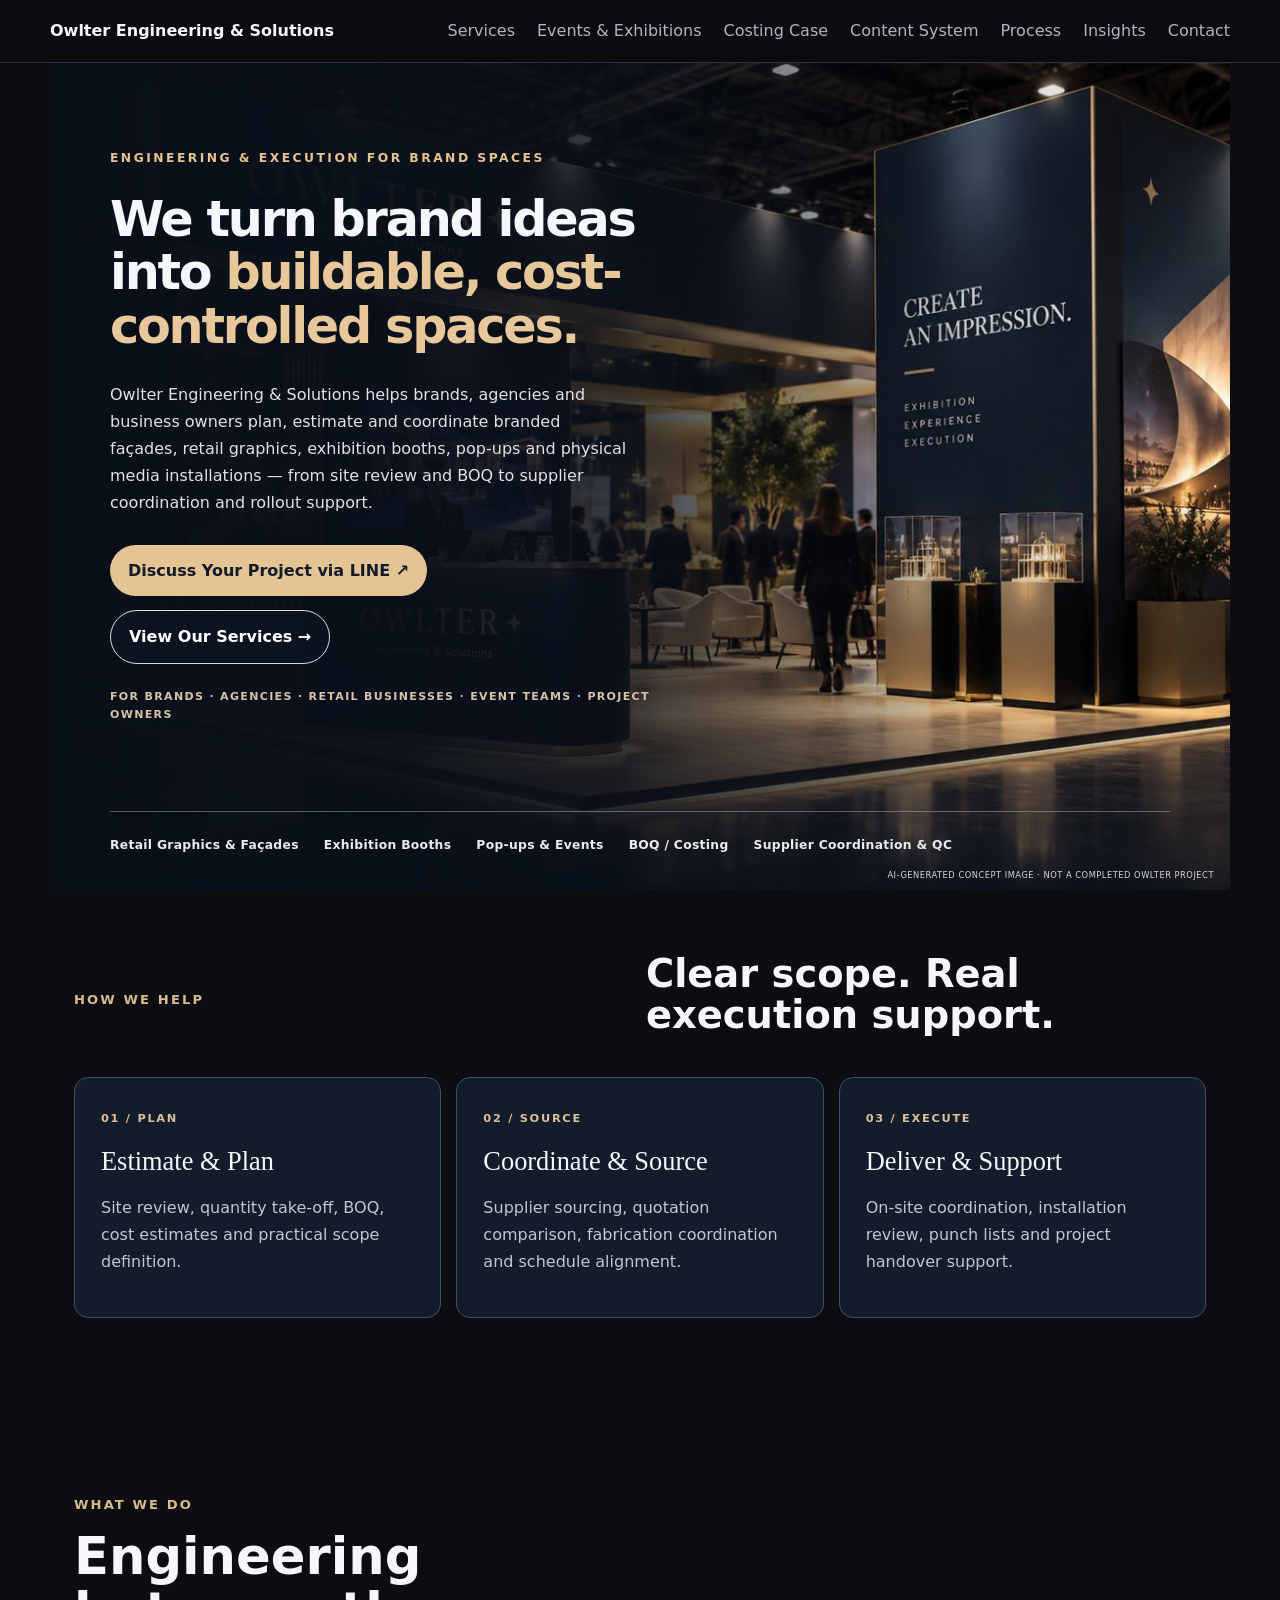
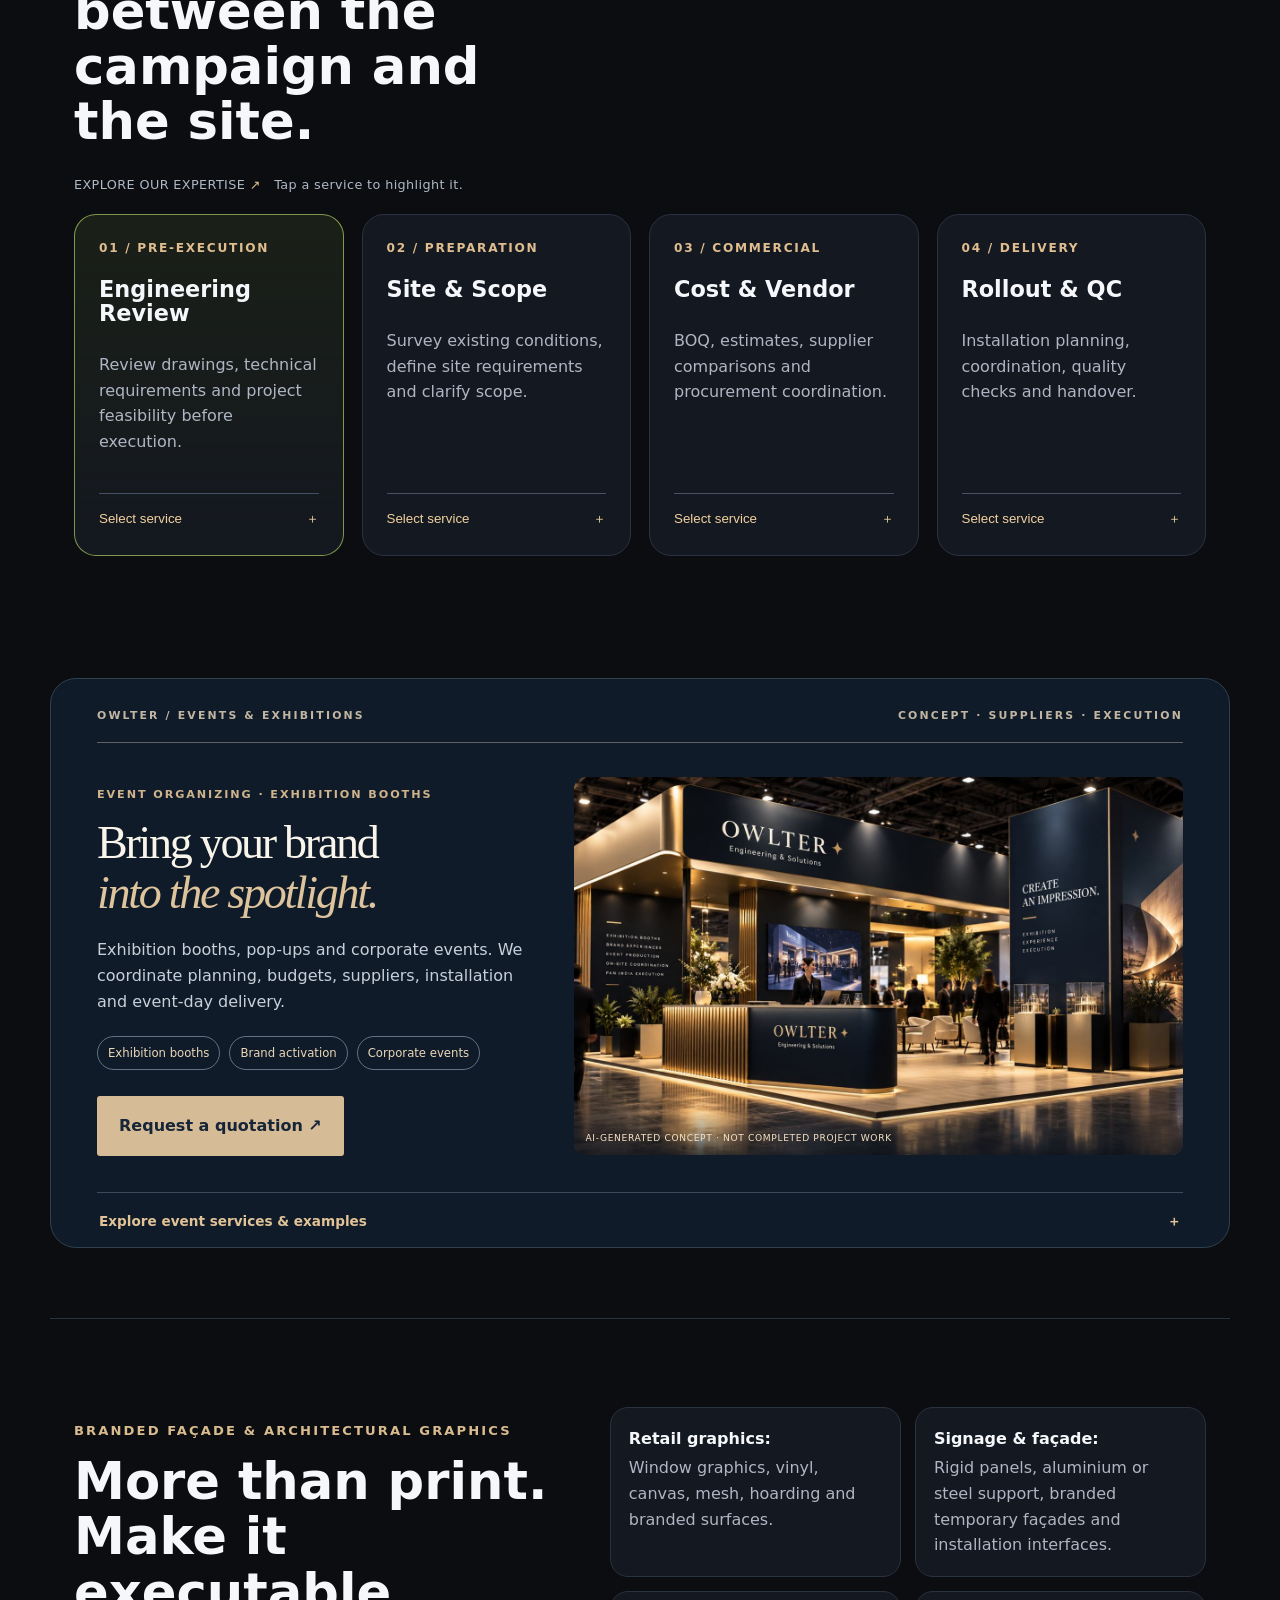
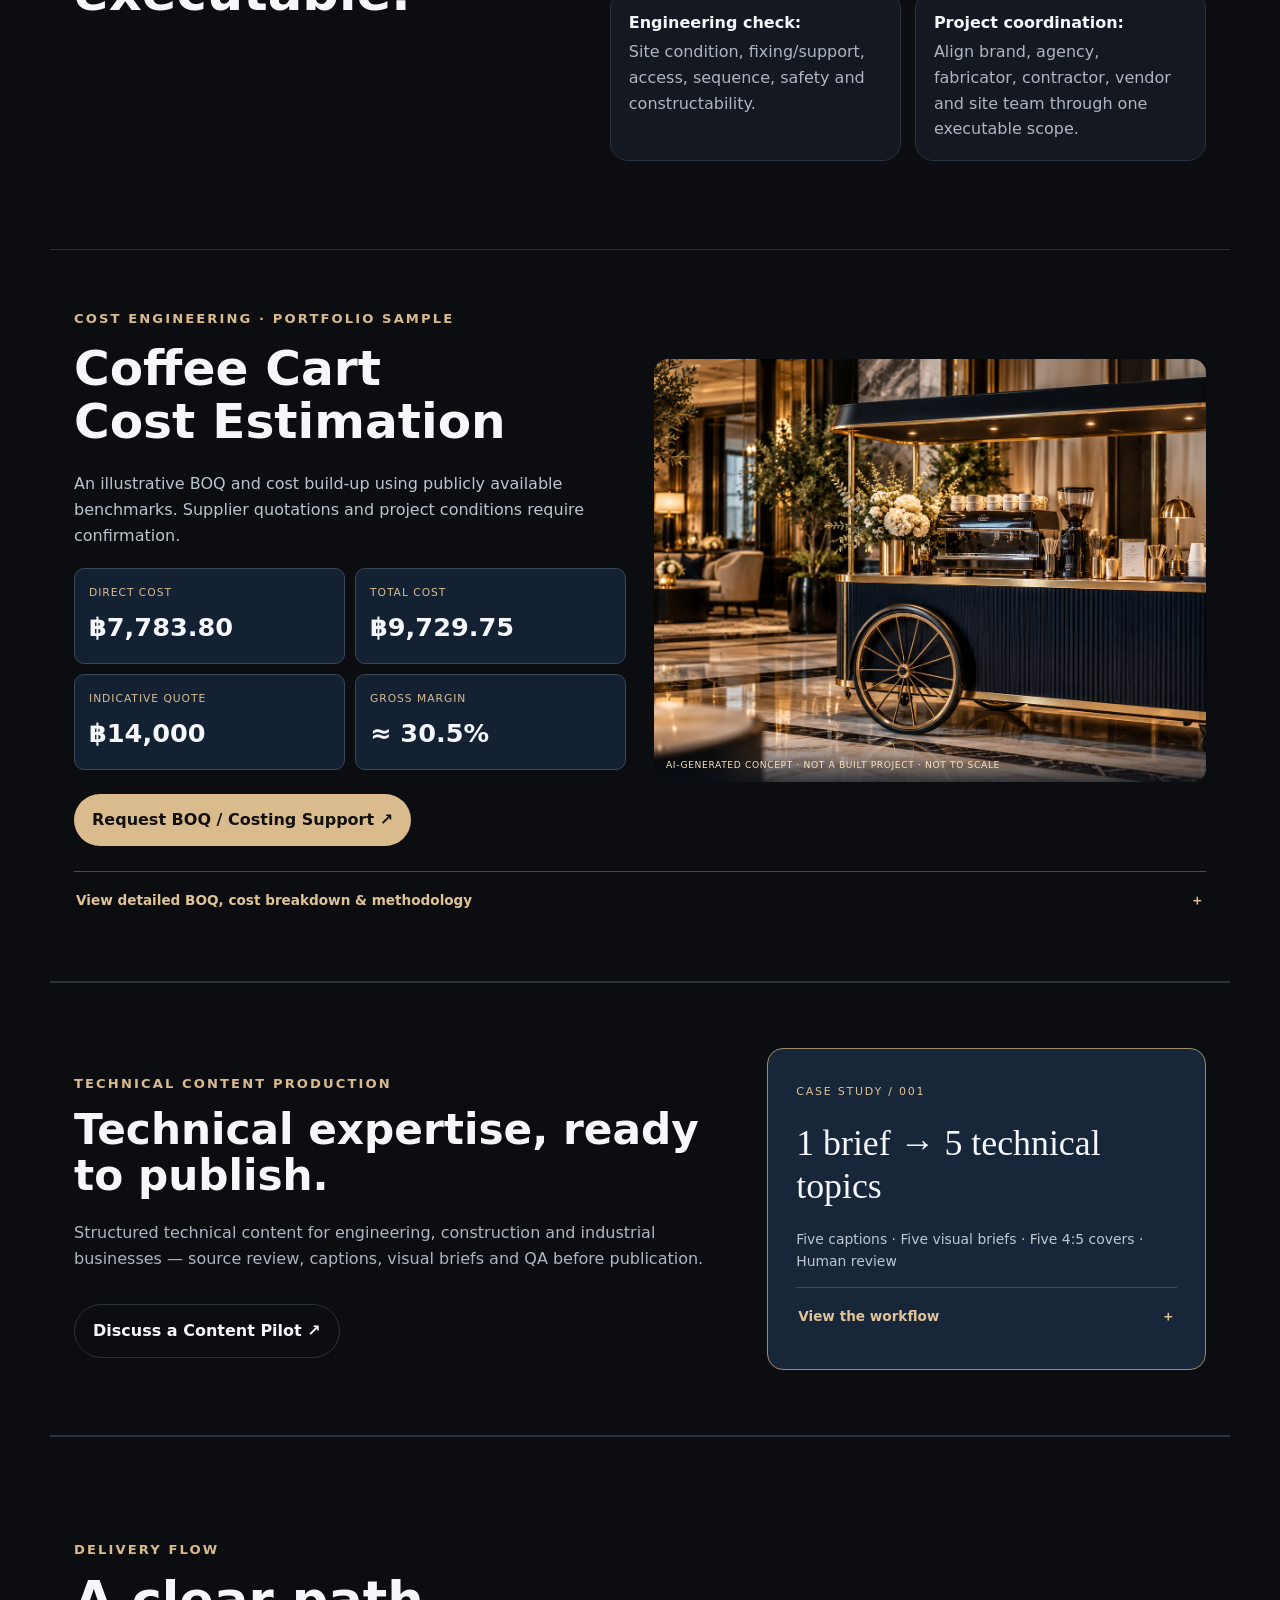
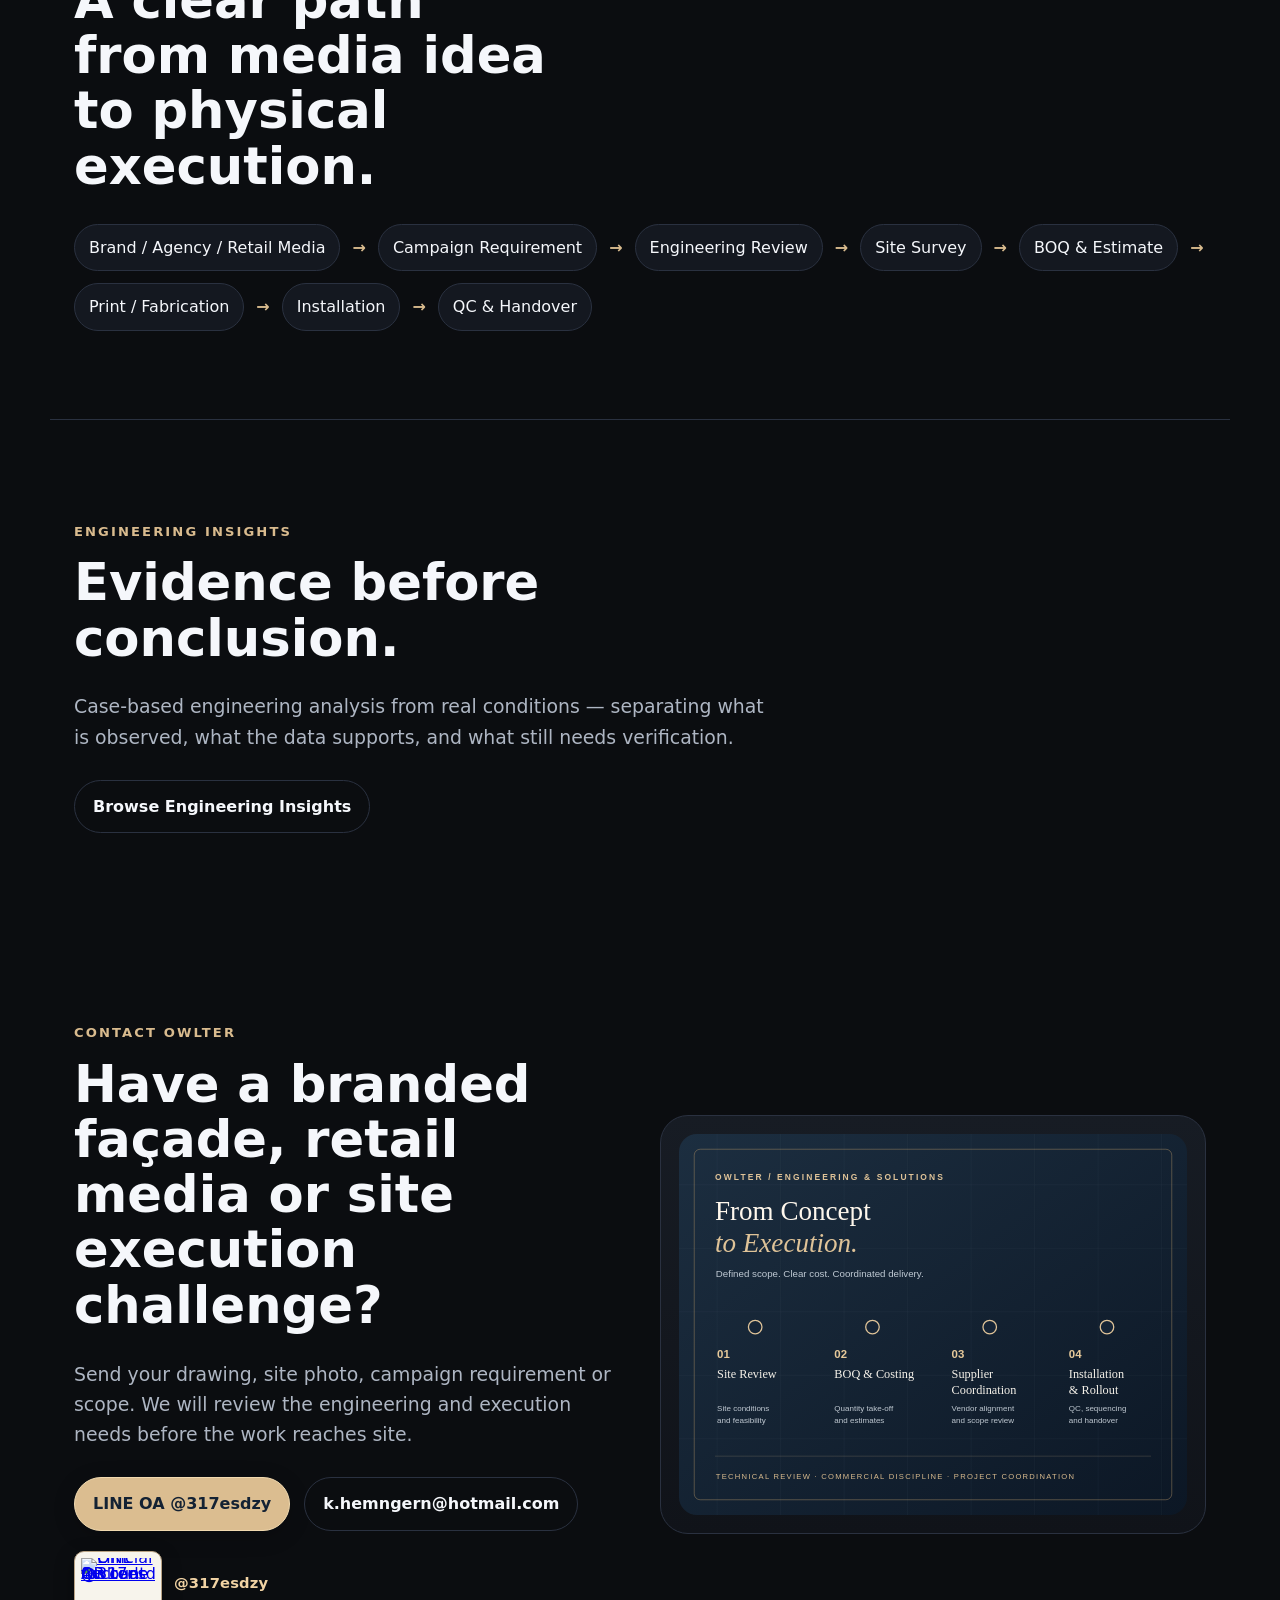
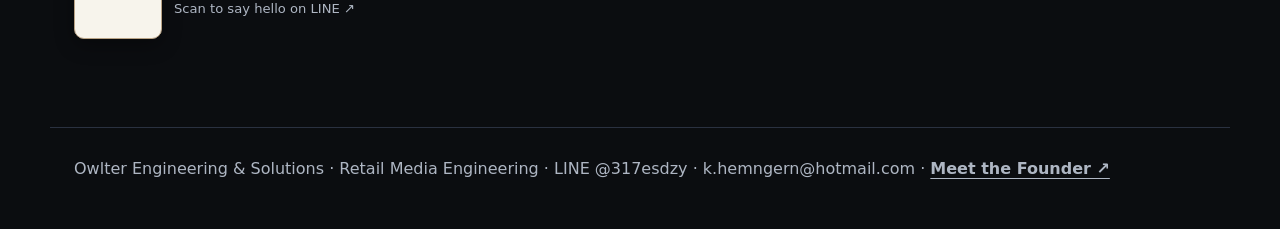
==== index.html @ 00988bf1 "ux: present technical content workflow as four clear vertical steps" ====
<!doctype html>
<html lang="en">
<head>
  <meta charset="utf-8" />
  <meta name="viewport" content="width=device-width,initial-scale=1" />
  <meta name="description" content="Owlter Engineering & Solutions supports branded spaces, exhibition booths, retail graphics, BOQ and cost estimation, supplier coordination and installation." />
  <meta name="google-site-verification" content="JTfPu8pGCNNY4Zmy3wCJ3q4v5frR5vVEw5Bgn_sKIt4" />
  <title>Owlter Engineering & Solutions | Retail Media Engineering</title>
  <link rel="stylesheet" href="/styles.css" />
</head>
<body>
  <header class="nav">
    <a class="brand" href="#home">Owlter Engineering & Solutions</a>
    <nav>
      <a href="#services">Services</a>
      <a href="#events">Events & Exhibitions</a>
      <a href="#case-study">Costing Case</a>
      <a href="#technical-content">Content System</a>
      <a href="#process">Process</a>
      <a href="/insights/">Insights</a>
      <a href="#contact">Contact</a>
    </nav>
  </header>

  <main>
    <section id="home" class="hero section owl-homehero">
      <div class="homehero-art" role="img" aria-label="AI-generated visualization of a premium Owlter exhibition booth"></div>
      <div class="homehero-shade"></div>
      <div class="homehero-content">
        <p class="homehero-kicker">ENGINEERING & EXECUTION FOR BRAND SPACES</p>
        <h1>We turn brand ideas into <em>buildable, cost-controlled spaces.</em></h1>
        <p class="homehero-desc">Owlter Engineering & Solutions helps brands, agencies and business owners plan, estimate and coordinate branded façades, retail graphics, exhibition booths, pop-ups and physical media installations — from site review and BOQ to supplier coordination and rollout support.</p>
        <div class="cta-row">
          <a class="btn homehero-primary" href="https://line.me/R/ti/p/%40317esdzy" target="_blank" rel="noopener noreferrer">Discuss Your Project via LINE <span aria-hidden="true">↗</span></a>
          <a class="btn homehero-outline" href="#services">View Our Services <span aria-hidden="true">→</span></a>
        </div>
        <p class="homehero-audience">FOR BRANDS · AGENCIES · RETAIL BUSINESSES · EVENT TEAMS · PROJECT OWNERS</p>
      </div>
      <div class="homehero-strip" aria-label="Owlter service categories">
        <a href="#services">Retail Graphics & Façades</a><a href="#events">Exhibition Booths</a><a href="#events">Pop-ups & Events</a><a href="#case-study">BOQ / Costing</a><a href="#process">Supplier Coordination & QC</a>
      </div>
      <div class="homehero-disclaimer">AI-GENERATED CONCEPT IMAGE · NOT A COMPLETED OWLTER PROJECT</div>
    </section>

    <section class="home-capabilities section" aria-labelledby="capabilities-title">
      <div class="capabilities-heading"><p class="eyebrow">HOW WE HELP</p><h2 id="capabilities-title">Clear scope. Real execution support.</h2></div>
      <div class="capabilities-grid">
        <article><span>01 / PLAN</span><h3>Estimate & Plan</h3><p>Site review, quantity take-off, BOQ, cost estimates and practical scope definition.</p></article>
        <article><span>02 / SOURCE</span><h3>Coordinate & Source</h3><p>Supplier sourcing, quotation comparison, fabrication coordination and schedule alignment.</p></article>
        <article><span>03 / EXECUTE</span><h3>Deliver & Support</h3><p>On-site coordination, installation review, punch lists and project handover support.</p></article>
      </div>
    </section>

    <section id="services" class="section">
      <p class="eyebrow">WHAT WE DO</p>
      <h2>Engineering between the campaign and the site.</h2>
      <p class="services-hint">EXPLORE OUR EXPERTISE <span aria-hidden="true">↗</span> &nbsp; Tap a service to highlight it.</p>
      <div class="grid four service-cards">
        <article class="card featured" tabindex="0" role="button" aria-pressed="false" aria-label="Select Engineering Review service"><p class="card-kicker">01 / PRE-EXECUTION</p><h3>Engineering Review</h3><p>Review drawings, technical requirements and project feasibility before execution.</p><button type="button" class="service-reveal" data-service="review" aria-pressed="false">Select service <span aria-hidden="true">＋</span></button></article>
        <article class="card" tabindex="0" role="button" aria-pressed="false" aria-label="Select Site and Scope service"><p class="card-kicker">02 / PREPARATION</p><h3>Site & Scope</h3><p>Survey existing conditions, define site requirements and clarify scope.</p><button type="button" class="service-reveal" data-service="site" aria-pressed="false">Select service <span aria-hidden="true">＋</span></button></article>
        <article class="card" tabindex="0" role="button" aria-pressed="false" aria-label="Select Cost and Vendor service"><p class="card-kicker">03 / COMMERCIAL</p><h3>Cost & Vendor</h3><p>BOQ, estimates, supplier comparisons and procurement coordination.</p><button type="button" class="service-reveal" data-service="cost" aria-pressed="false">Select service <span aria-hidden="true">＋</span></button></article>
        <article class="card" tabindex="0" role="button" aria-pressed="false" aria-label="Select Rollout and Quality Control service"><p class="card-kicker">04 / DELIVERY</p><h3>Rollout & QC</h3><p>Installation planning, coordination, quality checks and handover.</p><button type="button" class="service-reveal" data-service="rollout" aria-pressed="false">Select service <span aria-hidden="true">＋</span></button></article>
      </div>
    </section>


    <section id="events" class="section owl-events events-compact" aria-labelledby="events-title">
      <div class="events-topline"><span>OWLTER / EVENTS & EXHIBITIONS</span><span>CONCEPT · SUPPLIERS · EXECUTION</span></div>
      <div class="events-compact-grid">
        <div class="events-compact-copy">
          <p class="events-label">EVENT ORGANIZING · EXHIBITION BOOTHS</p>
          <h2 id="events-title">Bring your brand<br><em>into the spotlight.</em></h2>
          <p>Exhibition booths, pop-ups and corporate events. We coordinate planning, budgets, suppliers, installation and event-day delivery.</p>
          <div class="events-mini-services"><span>Exhibition booths</span><span>Brand activation</span><span>Corporate events</span></div>
          <a class="events-cta" href="https://line.me/R/ti/p/%40317esdzy" target="_blank" rel="noopener noreferrer">Request a quotation ↗</a>
        </div>
        <figure class="events-compact-photo"><img src="/owlter-exhibition.jpg" alt="AI concept image of a navy and gold exhibition booth" width="1672" height="941" loading="lazy"><figcaption>AI-GENERATED CONCEPT · NOT COMPLETED PROJECT WORK</figcaption></figure>
      </div>
      <details class="section-extras"><summary>Explore event services & examples <span aria-hidden="true">＋</span></summary>
        <div class="events-compact-extras"><article><h3>Exhibition booths</h3><p>Booth concepts, fabrication sourcing, quotation review, on-site installation and handover.</p></article><article><h3>Pop-ups & Brand Activation</h3><p>Retail pop-ups and promotional stands with location, supplier and schedule coordination.</p></article><article><h3>Corporate Events</h3><p>Product launches and business gatherings: venue, décor, production suppliers and event-day support.</p></article></div>
        <figure class="events-extra-photo"><img src="/owlter-popup-standard.jpg" alt="AI-generated premium pop-up activation concept" loading="lazy"><figcaption>AI-GENERATED CONCEPT · NOT COMPLETED PROJECT WORK</figcaption></figure>
      </details>
    </section>

    <section class="section review-band">
      <div>
        <p class="eyebrow">BRANDED FAÇADE & ARCHITECTURAL GRAPHICS</p>
        <h2>More than print. Make it executable.</h2>
      </div>
      <div class="review-list">
        <p><strong>Retail graphics:</strong> Window graphics, vinyl, canvas, mesh, hoarding and branded surfaces.</p>
        <p><strong>Signage & façade:</strong> Rigid panels, aluminium or steel support, branded temporary façades and installation interfaces.</p>
        <p><strong>Engineering check:</strong> Site condition, fixing/support, access, sequence, safety and constructability.</p>
        <p><strong>Project coordination:</strong> Align brand, agency, fabricator, contractor, vendor and site team through one executable scope.</p>
      </div>
    </section>


    <section id="case-study" class="section case-study case-compact">
      <div class="case-compact-grid">
        <div class="case-compact-info">
          <p class="eyebrow">COST ENGINEERING · PORTFOLIO SAMPLE</p><h2>Coffee Cart<br>Cost Estimation</h2>
          <p class="case-compact-desc">An illustrative BOQ and cost build-up using publicly available benchmarks. Supplier quotations and project conditions require confirmation.</p>
          <div class="case-compact-metrics"><div><span>DIRECT COST</span><strong>฿7,783.80</strong></div><div><span>TOTAL COST</span><strong>฿9,729.75</strong></div><div><span>INDICATIVE QUOTE</span><strong>฿14,000</strong></div><div><span>GROSS MARGIN</span><strong>≈ 30.5%</strong></div></div>
          <a class="btn primary" href="https://line.me/R/ti/p/%40317esdzy" target="_blank" rel="noopener noreferrer">Request BOQ / Costing Support ↗</a>
        </div>
        <figure class="case-compact-visual"><img src="/Luxurious%20Navy%20and%20Gold%20Coffee%20Cart.png" alt="AI-generated luxury coffee cart concept" loading="lazy"><figcaption>AI-GENERATED CONCEPT · NOT A BUILT PROJECT · NOT TO SCALE</figcaption></figure>
      </div>
      <details class="section-extras"><summary>View detailed BOQ, cost breakdown & methodology <span aria-hidden="true">＋</span></summary>
              <div class="cost-report" aria-label="Coffee cart commercial costing summary">
        <div class="cost-report-top"><span>OWLTER / COMMERCIAL ENGINEERING</span><span>MODEL STUDY 001 · THB</span></div>
        <div class="cost-report-head"><div><p class="cost-overline">COST ENGINEERING / ESTIMATE REVIEW</p><h3>From concept<br><em>to commercial clarity.</em></h3><p class="cost-sub">A traceable view of direct cost, allowances and target selling price — presented as a professional costing exercise, not a fabricated completed project.</p></div><div class="cost-price"><span>INDICATIVE SELLING PRICE</span><strong>฿14,000</strong><small>Model estimate · Subject to supplier confirmation</small></div></div>
        <div class="cost-report-grid">
          <div class="cost-breakdown"><div class="cost-col-heading"><span>01 / COST STRUCTURE</span><span>THB</span></div>
            <div class="cost-row"><span>Direct cost <small>Materials · fabrication · transport</small></span><strong>7,783.80</strong></div>
            <div class="cost-row"><span>Project overhead <small>20% of direct cost</small></span><strong>1,556.76</strong></div>
            <div class="cost-row"><span>Contingency <small>5% of direct cost</small></span><strong>389.19</strong></div>
            <div class="cost-row cost-total"><span>Total estimated cost</span><strong>9,729.75</strong></div>
          </div>
          <div class="cost-analysis"><div class="cost-col-heading"><span>02 / COMMERCIAL OUTCOME</span></div>
            <div class="cost-number"><span>ESTIMATED GROSS MARGIN</span><strong>30.5<small>%</small></strong></div>
            <div class="cost-meter" role="img" aria-label="Estimated cost is 69.5 percent of selling price and estimated gross margin is 30.5 percent"><div class="cost-meter-cost"></div><div class="cost-meter-margin"></div></div>
            <div class="cost-legend"><span><i class="cost-dot muted"></i> Total cost 69.5%</span><span><i class="cost-dot gold"></i> Gross margin 30.5%</span></div>
            <p>Cost → contingency → selling price. An indicative model that makes the assumptions visible before a quotation is finalized.</p>
          </div>
        </div>
        <div class="cost-report-foot"><span>BENCHMARK</span><b>→</b><span>QTO / BOQ</span><b>→</b><span>SUPPLIER COST</span><b>→</b><span>ALLOWANCES</span><b>→</b><span>PRICING REVIEW</span></div>
      </div>

        <div class="case-grid"><article class="card"><h3>Market benchmark</h3><p>Publicly listed prices are a preliminary pricing reference.</p></article><article class="card"><h3>Cost build-up</h3><p>Materials, fabrication, finishing and logistics are traceable estimate items.</p></article><article class="card"><h3>Commercial review</h3><p>Project allowances and gross margin are shown separately.</p></article></div>
        <p class="case-note">Portfolio sample only. Final quotations require confirmed specifications, supplier quotations, quantities and project conditions.</p>
      </details>
    </section>

    <section id="technical-content" class="section content-system content-compact">
      <div><p class="eyebrow">TECHNICAL CONTENT PRODUCTION</p><h2>Technical expertise, ready to publish.</h2><p class="lead">Structured technical content for engineering, construction and industrial businesses — source review, captions, visual briefs and QA before publication.</p><a class="btn ghost" href="mailto:k.hemngern@hotmail.com?subject=Owlter%20Technical%20Content%20Enquiry">Discuss a Content Pilot ↗</a></div>
      <div class="content-compact-feature"><span>CASE STUDY / 001</span><strong>1 brief → 5 technical topics</strong><p>Five captions · Five visual briefs · Five 4:5 covers · Human review</p><details class="section-extras"><summary>View the workflow <span aria-hidden="true">＋</span></summary><ol class="content-vertical-flow">
  <li><strong>Review the source brief</strong><span>Confirm the technical information and project requirements.</span></li>
  <li><strong>Plan five distinct topics</strong><span>Select clear angles without repeating the same message.</span></li>
  <li><strong>Prepare captions and visual briefs</strong><span>Draft the content and image directions.</span></li>
  <li><strong>Check accuracy and prepare the pack</strong><span>Verify technical claims, codes and project data before human review.</span></li>
</ol></details></div>
    </section>

    <section id="process" class="section process">
      <p class="eyebrow">DELIVERY FLOW</p>
      <h2>A clear path from media idea to physical execution.</h2>
      <div class="flow">
        <span>Brand / Agency / Retail Media</span><b>→</b><span>Campaign Requirement</span><b>→</b><span>Engineering Review</span><b>→</b><span>Site Survey</span><b>→</b><span>BOQ & Estimate</span><b>→</b><span>Print / Fabrication</span><b>→</b><span>Installation</span><b>→</b><span>QC & Handover</span>
      </div>
    </section>

    <section class="section">
      <p class="eyebrow">ENGINEERING INSIGHTS</p>
      <h2>Evidence before conclusion.</h2>
      <p class="lead">Case-based engineering analysis from real conditions — separating what is observed, what the data supports, and what still needs verification.</p>
      <div class="cta-row"><a class="btn ghost" href="/insights/">Browse Engineering Insights</a></div>
    </section>

    <section id="contact" class="section contact">
      <div>
        <p class="eyebrow">CONTACT OWLTER</p>
        <h2>Have a branded façade, retail media or site execution challenge?</h2>
        <p class="lead">Send your drawing, site photo, campaign requirement or scope. We will review the engineering and execution needs before the work reaches site.</p>
        <div class="cta-row">
          <a class="btn primary" href="https://line.me/R/ti/p/%40317esdzy" target="_blank" rel="noopener noreferrer">LINE OA @317esdzy</a>
          <a class="btn ghost" href="mailto:k.hemngern@hotmail.com">k.hemngern@hotmail.com</a>
        </div>
        <div class="owl-line-mini">
          <a href="https://line.me/R/ti/p/%40317esdzy" target="_blank" rel="noopener noreferrer" aria-label="Scan or open Owlter LINE Official Account @317esdzy">
            <img src="https://qr-official.line.me/gs/M_317esdzy_GW.png?oat_content=qr" alt="LINE Official Account QR code for Owlter @317esdzy" loading="lazy" width="88" height="88" />
          </a>
          <div><strong>@317esdzy</strong><span>Scan to say hello on LINE ↗</span></div>
        </div>
      </div>
      <div class="contact-visual-wrap"><img src="/contact-visual.svg" alt="Owlter retail media engineering contact visual" /></div>
    </section>
  </main>


  <script>
    (() => {
      const cards = [...document.querySelectorAll(".service-cards .card")];
      const selectCard = card => {
        const selected = !card.classList.contains("is-selected");
        cards.forEach(item => {
          item.classList.remove("is-selected");
          item.setAttribute("aria-pressed", "false");
          const caption = item.querySelector(".service-reveal");
          caption.innerHTML = 'Select service <span aria-hidden="true">＋</span>';
        });
        if (selected) {
          card.classList.add("is-selected");
          card.setAttribute("aria-pressed", "true");
          card.querySelector(".service-reveal").innerHTML = 'Selected <span aria-hidden="true">✓</span>';
        }
      };
      cards.forEach(card => {
        card.addEventListener("click", () => selectCard(card));
        card.addEventListener("keydown", event => {
          if ((event.key === "Enter" || event.key === " ") && event.target === card) {
            event.preventDefault();
            selectCard(card);
          }
        });
        const caption = card.querySelector(".service-reveal");
        caption.setAttribute("tabindex","-1");
        caption.removeAttribute("aria-pressed");
      });
    })();
  </script>
  <footer>Owlter Engineering &amp; Solutions · Retail Media Engineering · LINE @317esdzy · k.hemngern@hotmail.com · <a href="https://digital-identity-card-two.vercel.app/" target="_blank" rel="noopener noreferrer" style="color:inherit;text-decoration:underline;text-underline-offset:4px;font-weight:600">Meet the Founder ↗</a></footer>
</body>
</html>
---- styles.css ----
:root{--bg:#0b0d10;--panel:#141820;--text:#f5f7fb;--muted:#aeb6c3;--line:#2a3140;--accent:#d9bb8e;--max:1180px}*{box-sizing:border-box}html{scroll-behavior:smooth}body{margin:0;background:var(--bg);color:var(--text);font-family:Inter,ui-sans-serif,system-ui,-apple-system,BlinkMacSystemFont,"Segoe UI",sans-serif;line-height:1.6}.nav{position:sticky;top:0;z-index:10;display:flex;justify-content:space-between;align-items:center;padding:18px max(24px,calc((100vw - var(--max))/2));background:rgba(11,13,16,.88);backdrop-filter:blur(14px);border-bottom:1px solid var(--line)}.brand{font-weight:800;color:var(--text);text-decoration:none}.nav nav{display:flex;gap:22px}.nav nav a{color:var(--muted);text-decoration:none}.nav nav a:hover{color:var(--text)}main{max-width:var(--max);margin:0 auto}.section{padding:88px 24px}.hero{min-height:82vh;display:grid;grid-template-columns:1.15fr .85fr;gap:42px;align-items:center}.eyebrow{font-size:.82rem;letter-spacing:.16em;font-weight:800;color:var(--accent)}h1,h2,h3{line-height:1.08;margin:.2em 0 .5em}h1{font-size:clamp(3rem,8vw,6.5rem);max-width:9ch}h2{font-size:clamp(2rem,4vw,3.8rem);max-width:14ch}.lead{font-size:1.18rem;color:var(--muted);max-width:700px}.cta-row{display:flex;gap:14px;margin-top:28px;flex-wrap:wrap}.btn{display:inline-block;padding:13px 18px;border-radius:999px;text-decoration:none;font-weight:800}.primary{background:var(--accent);color:#111}.ghost{border:1px solid var(--line);color:var(--text)}.hero-card,.contact-visual-wrap{background:linear-gradient(180deg,#171c24,#101319);border:1px solid var(--line);border-radius:28px;padding:18px}.hero-card img,.contact-visual-wrap img{width:100%;display:block;border-radius:18px}.grid.three,.grid.four{display:grid;gap:18px;margin-top:32px}.grid.three{grid-template-columns:repeat(3,1fr)}.grid.four{grid-template-columns:repeat(4,1fr)}.card{background:var(--panel);border:1px solid var(--line);border-radius:22px;padding:24px}.card p{color:var(--muted)}.card.featured{border-color:rgba(215,255,114,.55);background:linear-gradient(180deg,rgba(215,255,114,.08),var(--panel))}.card-kicker{margin:0 0 14px!important;color:var(--accent)!important;font-size:.76rem;letter-spacing:.14em;font-weight:800}.review-band{display:grid;grid-template-columns:.9fr 1.1fr;gap:48px;align-items:start;border-top:1px solid var(--line)}.review-list{display:grid;grid-template-columns:1fr 1fr;gap:14px}.review-list p{margin:0;background:var(--panel);border:1px solid var(--line);border-radius:18px;padding:18px;color:var(--muted)}.review-list strong{display:block;color:var(--text);margin-bottom:4px}.process{border-top:1px solid var(--line);border-bottom:1px solid var(--line)}.flow{display:flex;flex-wrap:wrap;gap:12px;align-items:center;margin-top:30px}.flow span{background:var(--panel);border:1px solid var(--line);border-radius:999px;padding:10px 14px}.flow b{color:var(--accent)}.contact{display:grid;grid-template-columns:1fr 1fr;gap:40px;align-items:center}footer{max-width:var(--max);margin:0 auto;padding:28px 24px 48px;color:var(--muted);border-top:1px solid var(--line)}@media(max-width:1000px){.grid.four{grid-template-columns:repeat(2,1fr)}}@media(max-width:850px){.nav{padding:16px 20px}.nav nav{gap:12px;font-size:.92rem}.hero,.contact,.review-band{grid-template-columns:1fr}.hero{min-height:auto;padding-top:64px}.grid.three,.grid.four,.review-list{grid-template-columns:1fr}.section{padding:64px 20px}h1{font-size:clamp(2.8rem,15vw,5rem)}}.article-page{max-width:900px;margin:0 auto}.article-title{max-width:14ch;font-size:clamp(2.8rem,7vw,5.8rem)}.article-page>p{font-size:1.04rem}.article-page h2{margin-top:2.2em;max-width:18ch}.article-page blockquote{margin:32px 0;padding:24px;border-left:4px solid var(--accent);background:var(--panel);border-radius:0 18px 18px 0;font-size:1.25rem;font-weight:700}.article-note{margin-top:36px;padding:20px;border:1px solid var(--line);border-radius:18px;color:var(--muted);background:#101319}.text-link{display:inline-block;margin-top:12px;color:var(--accent);font-weight:800;text-decoration:none}.text-link:hover{text-decoration:underline}.insight-list .card{min-height:100%}
.case-study{border-top:1px solid var(--line);border-bottom:1px solid var(--line)}
.case-study-head{display:grid;grid-template-columns:1.1fr .9fr;gap:38px;align-items:end}
.case-study-head h2{max-width:16ch}
.case-metrics{display:grid;grid-template-columns:1fr 1fr;gap:12px}
.case-metrics div{background:var(--panel);border:1px solid var(--line);border-radius:18px;padding:18px}
.case-metrics span{display:block;color:var(--muted);font-size:.72rem;letter-spacing:.11em;font-weight:800}
.case-metrics strong{display:block;margin-top:6px;font-size:1.35rem;color:var(--text)}
.case-visual{margin-top:32px;background:#e9ddcf;border-radius:28px;overflow:hidden;border:1px solid var(--line)}
.case-visual img{width:100%;display:block}
.case-grid{display:grid;grid-template-columns:repeat(3,1fr);gap:18px;margin-top:24px}
.case-formula{display:flex;flex-wrap:wrap;gap:10px;align-items:center;margin-top:24px}
.case-formula span{background:var(--panel);border:1px solid var(--line);border-radius:999px;padding:9px 13px;font-size:.93rem}
.case-formula b{color:var(--accent)}
.case-note{margin-top:20px;color:var(--muted);font-size:.92rem;max-width:900px}
@media(max-width:850px){.case-study-head,.case-grid{grid-template-columns:1fr}.case-metrics{grid-template-columns:1fr 1fr}}
@media(max-width:520px){.case-metrics{grid-template-columns:1fr}.case-formula b{display:none}}


.content-system{border-top:1px solid var(--line);border-bottom:1px solid var(--line)}
.content-system-head{display:grid;grid-template-columns:1.15fr .85fr;gap:36px;align-items:end}
.content-badge{justify-self:end;border:1px solid rgba(215,255,114,.55);background:rgba(215,255,114,.08);color:var(--accent);padding:14px 18px;border-radius:999px;font-weight:800;letter-spacing:.08em}
.system-flow{display:flex;flex-wrap:wrap;gap:10px;align-items:center;margin:32px 0 24px}
.system-flow span{background:var(--panel);border:1px solid var(--line);border-radius:999px;padding:10px 14px}
.system-flow b{color:var(--accent)}
.content-grid{display:grid;grid-template-columns:repeat(4,1fr);gap:18px}
.case-panel{margin-top:26px;display:grid;grid-template-columns:1.05fr .95fr;gap:26px;background:linear-gradient(180deg,rgba(215,255,114,.06),var(--panel));border:1px solid rgba(215,255,114,.25);border-radius:26px;padding:28px}
.case-panel h3{font-size:clamp(1.7rem,3vw,2.5rem)}
.case-panel p{color:var(--muted)}
.case-stat-grid{display:grid;grid-template-columns:repeat(3,1fr);gap:12px}
.case-stat-grid div{background:#101319;border:1px solid var(--line);border-radius:18px;padding:18px}
.case-stat-grid strong{display:block;font-size:1.7rem;color:var(--accent)}
.case-stat-grid span{display:block;color:var(--muted);font-size:.83rem;margin-top:3px}
.content-note{margin-top:22px;color:var(--muted);max-width:980px}
.content-note strong{color:var(--text)}
@media(max-width:1000px){.content-grid{grid-template-columns:repeat(2,1fr)}}
@media(max-width:850px){.content-system-head,.case-panel{grid-template-columns:1fr}.content-badge{justify-self:start}.content-grid{grid-template-columns:1fr}.case-stat-grid{grid-template-columns:repeat(2,1fr)}}
@media(max-width:520px){.case-stat-grid{grid-template-columns:1fr}.system-flow b{display:none}}


/* Owlter Journal — standalone editorial design system; does not alter service pages */
.owl-editorial{--bg:#f6f5f0;--panel:#fffefa;--text:#172627;--muted:#5f6b69;--line:#d8ddd6;--accent:#127469;background:var(--bg);color:var(--text);font-family:"Noto Sans Thai", "Thonburi", "Sarabun", ui-sans-serif,system-ui,sans-serif;line-height:1.85}
.owl-editorial .nav{position:relative;background:#f6f5f0;border-bottom:1px solid #d8ddd6;padding-top:22px;padding-bottom:22px}
.owl-editorial .nav .brand{font-size:1rem;letter-spacing:-.03em;color:var(--text)}
.owl-editorial .nav nav a{color:#526361}
.owl-editorial .nav nav a:hover{color:#12685f}
.owl-editorial .eyebrow{color:#08786d;letter-spacing:.13em;font-size:.77rem;font-weight:800}
.owl-editorial .article-page{max-width:1060px;padding-top:50px}
.owl-editorial .editorial-article>.ed-meta{display:flex;justify-content:space-between;font-size:.66rem;letter-spacing:.16em;font-weight:800;border-bottom:1px solid var(--line);padding-bottom:16px;color:#697573;margin-bottom:55px}
.owl-editorial .editorial-article>.eyebrow{margin-bottom:18px}
.owl-editorial .editorial-article h1.article-title{font-family:"Noto Serif Thai", "Thonburi",Georgia,serif;font-weight:700;max-width:100%;font-size:clamp(2.5rem,5.2vw,5.1rem);line-height:1.27;letter-spacing:-.055em;margin-bottom:18px;text-wrap:balance}
.owl-editorial .ed-deck{max-width:790px;font-size:clamp(1.08rem,2.1vw,1.35rem);line-height:1.8;color:#4d5e59;margin-bottom:40px}
.owl-editorial .ed-hero-visual{position:relative;overflow:hidden;min-height:440px;border-radius:4px;background:linear-gradient(180deg,#264d51 0%,#122e32 62%,#092126 100%);margin:34px 0 0;padding:24px 30px;color:#e8f6ed;isolation:isolate}
.owl-editorial .ed-hero-visual:before{content:"";position:absolute;inset:0;background:repeating-linear-gradient(90deg,transparent 0,transparent 68px,rgba(255,255,255,.05) 69px,transparent 70px),linear-gradient(148deg,transparent 25%,rgba(160,237,209,.14) 68%,transparent 70%);z-index:-1}
.owl-editorial .ed-hero-top,.owl-editorial .ed-hero-bottom,.owl-editorial .ed-author{display:flex;justify-content:space-between;align-items:center;gap:20px}
.owl-editorial .ed-hero-top{font-size:.65rem;letter-spacing:.15em;font-weight:800;opacity:.85}
.owl-editorial .ed-factory{height:240px;position:relative;border-bottom:5px solid rgba(220,255,244,.47);margin-top:4px}
.owl-editorial .ed-tower{position:absolute;bottom:0;border:2px solid #8bbfbc;background:repeating-linear-gradient(0deg,rgba(124,202,186,.15) 0,rgba(124,202,186,.15) 22px,transparent 23px,transparent 29px)}
.owl-editorial .ed-tower:before{content:"";position:absolute;top:-13px;left:-7px;right:-7px;border-top:3px solid #acd5c9}
.owl-editorial .ed-tower.t1{left:12%;width:11%;height:55%}.owl-editorial .ed-tower.t2{left:32%;width:8%;height:92%}.owl-editorial .ed-tower.t3{left:51%;width:17%;height:43%}.owl-editorial .ed-tower.t4{left:76%;width:7%;height:77%}
.owl-editorial .ed-pipe{position:absolute;bottom:17%;left:2%;right:8%;height:16px;border:2px solid #8ab7ac;border-bottom:0}
.owl-editorial .ed-hero-bottom{align-items:end;margin-top:24px}.owl-editorial .ed-hero-bottom strong{font-family:Georgia,serif;font-size:clamp(2.5rem,6vw,5.1rem);letter-spacing:-.06em;line-height:.95}.owl-editorial .ed-hero-bottom span{font-size:.67rem;letter-spacing:.1em;text-align:right}
.owl-editorial .ed-author{padding:19px 0 32px;border-bottom:1px solid var(--line);font-size:.68rem;letter-spacing:.10em;color:#60706b;font-weight:800}
.owl-editorial .editorial-article>p:not(.eyebrow):not(.lead),.owl-editorial .editorial-article>h2,.owl-editorial .editorial-article>blockquote,.owl-editorial .editorial-article>.flow,.owl-editorial .editorial-article>.article-note,.owl-editorial .editorial-article>.cta-row{max-width:755px;margin-left:auto;margin-right:auto}
.owl-editorial .editorial-article>p:not(.eyebrow):not(.lead){font-size:1.07rem;line-height:2.05;margin-top:24px;margin-bottom:24px}
.owl-editorial .editorial-article h2{font-family:"Noto Serif Thai",Georgia,serif;font-size:clamp(1.65rem,3vw,2.4rem);line-height:1.42;letter-spacing:-.035em;max-width:755px;margin-top:75px;margin-bottom:22px}
.owl-editorial .editorial-article blockquote{font-family:"Noto Serif Thai",Georgia,serif;font-size:clamp(1.25rem,2.5vw,1.85rem);line-height:1.7;font-weight:600;border:0;border-left:4px solid #08786d;background:#e9f0ea;padding:25px 32px;border-radius:0;margin-top:44px;margin-bottom:44px}
.owl-editorial .editorial-article .grid.three{max-width:870px;margin-left:auto;margin-right:auto;gap:12px}
.owl-editorial .editorial-article .card{padding:26px 22px;border:1px solid #d4ded7;border-radius:5px;box-shadow:0 3px 12px rgba(25,66,56,.035)}
.owl-editorial .editorial-article .card h3{font-family:Georgia,serif;font-size:1.3rem;line-height:1.35}
.owl-editorial .editorial-article .card p{font-size:.96rem;line-height:1.75}
.owl-editorial .editorial-article .flow span{background:#e6ede7;border-radius:3px;padding:9px 13px}
.owl-editorial .editorial-article .article-note{background:#e9eee8;border-color:#ccd8d0;border-radius:4px;line-height:1.9}
.owl-editorial .text-link{color:#08786d}
.owl-editorial .primary{background:#0e7165;color:#fff}
.owl-editorial .ghost{border-color:#a4b6ad;color:#234b44}
.owl-editorial footer{font-size:.8rem}
.owl-editorial .ed-index{padding-top:70px}.owl-editorial .ed-index>h1{font-family:Georgia,serif;font-size:clamp(3.3rem,7vw,7.2rem);max-width:900px;letter-spacing:-.08em;line-height:1.03;margin:22px 0}.owl-editorial .ed-index>h1 em{color:#0c7767;font-weight:400}.owl-editorial .ed-index>.lead{max-width:660px;line-height:1.8}
.owl-editorial .ed-section-label{margin-top:72px;padding-top:22px;border-top:2px solid #193c39;display:flex;justify-content:space-between;font-size:.73rem;letter-spacing:.14em;font-weight:800}
.owl-editorial .ed-section-label span{color:#7f8986}
.owl-editorial .insight-list{grid-template-columns:1.4fr 1fr}.owl-editorial .insight-list .card{border-radius:5px;padding:34px;background:#fffefa}.owl-editorial .insight-list .card.featured{background:#e9f0e9;border-color:#adc9bc}
.owl-editorial .insight-list .card h3{font-family:"Noto Serif Thai",Georgia,serif;font-size:clamp(1.3rem,2.3vw,2rem);line-height:1.48;letter-spacing:-.025em}.owl-editorial .insight-list .card p{line-height:1.9}
@media(max-width:850px){.owl-editorial .article-page{padding-top:30px}.owl-editorial .editorial-article>.ed-meta{margin-bottom:32px}.owl-editorial .ed-hero-visual{min-height:360px;padding:18px}.owl-editorial .ed-factory{height:175px}.owl-editorial .ed-author{flex-wrap:wrap}.owl-editorial .insight-list{grid-template-columns:1fr}.owl-editorial .editorial-article h2{margin-top:50px}}
@media(max-width:520px){.owl-editorial .nav{flex-wrap:wrap;gap:10px}.owl-editorial .nav nav{width:100%;justify-content:space-between}.owl-editorial .ed-hero-bottom{align-items:start;flex-direction:column}.owl-editorial .ed-hero-bottom span{text-align:left}.owl-editorial .ed-hero-visual{min-height:365px}.owl-editorial .ed-meta{font-size:.56rem!important}.owl-editorial .editorial-article blockquote{padding:20px}.owl-editorial .editorial-article>p:not(.eyebrow):not(.lead){font-size:1rem}}

/* Real photographic editorial hero — replaces decorative refinery CSS artwork */
.owl-editorial .ed-refinery-photo{margin:34px 0 0;max-width:none}
.owl-editorial .ed-refinery-photo img{display:block;width:100%;height:clamp(280px,43vw,540px);object-fit:cover;object-position:center 50%;border-radius:3px;background:#102b37}
.owl-editorial .ed-refinery-photo figcaption{font-size:.77rem;line-height:1.65;color:#60706b;margin-top:12px}
.owl-editorial .ed-refinery-photo a{color:#08786d;text-decoration:underline;text-underline-offset:2px}
@media(max-width:600px){.owl-editorial .ed-refinery-photo img{height:265px}}


/* Owlter premium event & exhibition service */
.owl-events{margin:34px 0 70px;background:#101b29;color:#f9f5eb;border:1px solid #30404e;border-radius:26px;overflow:hidden;padding:44px 46px 0}
.owl-events .events-topline{display:flex;justify-content:space-between;gap:18px;border-bottom:1px solid #5c6265;padding-bottom:18px;font-size:.68rem;font-weight:700;letter-spacing:.2em;color:#c2b6a2}
.owl-events .events-intro{display:grid;grid-template-columns:1.45fr .55fr;gap:45px;align-items:end;padding:55px 0 48px}
.owl-events .events-label,.owl-events .events-small{color:#ceb38c;font-size:.7rem;letter-spacing:.17em;font-weight:750}
.owl-events h2{font-family:Georgia,serif;font-size:clamp(2.65rem,5vw,5.1rem);font-weight:400;line-height:1.08;letter-spacing:-.05em;max-width:none;margin:18px 0 0}
.owl-events h2 em{font-weight:400;color:#dec49c}
.owl-events .events-intro-aside p,.owl-events .events-showcase-copy p,.owl-events .events-services p,.owl-events .events-bottom p{color:#c1c9ce;line-height:1.75}
.owl-events .events-textlink{display:inline-flex;gap:28px;color:#ead3b0;text-decoration:none;border-bottom:1px solid #bda17a;padding:12px 0;font-weight:700}
.owl-events .events-showcase{display:grid;grid-template-columns:1.3fr .7fr;min-height:390px;border:1px solid #354554}
.owl-events .events-visual{position:relative;overflow:hidden;min-height:390px;display:flex;align-items:center;justify-content:center;background:radial-gradient(ellipse at 50% 10%,#47586b 0,#223349 42%,#101827 80%)}
.owl-events .events-visual:before{content:"";position:absolute;inset:auto 0 0;height:28%;background:linear-gradient(165deg,#2f3f52,#162231);transform:skewY(-5deg);transform-origin:bottom left}
.owl-events .events-light{position:absolute;top:-50px;height:380px;width:160px;background:linear-gradient(#f8e7c33d,transparent);filter:blur(14px);transform:rotate(19deg)}
.owl-events .events-light-left{left:8%}.owl-events .events-light-right{right:9%;transform:rotate(-19deg)}
.owl-events .events-booth{position:relative;z-index:1;width:68%;max-width:390px;box-shadow:0 28px 50px #05090d99;transform:perspective(800px) rotateY(-8deg)}
.owl-events .events-booth-top{background:#d8c5a1;color:#122033;text-align:center;font-size:1.35rem;letter-spacing:.2em;font-weight:800;padding:15px 5px;border-top:7px solid #f1dfbc}
.owl-events .events-booth-top span{color:#8c6a43}
.owl-events .events-booth-wall{height:200px;background:linear-gradient(115deg,#172b42,#314b61 52%,#14263a);display:flex;flex-direction:column;justify-content:center;padding:24px;border-left:12px solid #c8b089}
.owl-events .events-booth-wall span{font-family:Georgia,serif;font-size:clamp(1.35rem,2.4vw,2.1rem);line-height:1.07;letter-spacing:.02em}.owl-events .events-booth-wall i{font-size:.55rem;letter-spacing:.24em;color:#d9c5a4;font-style:normal;margin-top:26px}
.owl-events .events-booth-counter{position:relative;left:13%;width:76%;background:linear-gradient(#e1ceaa,#ad8c61);border-bottom:19px solid #514434;color:#172639;text-align:center;padding:12px 5px;font-size:.58rem;font-weight:800;letter-spacing:.12em}
.owl-events .events-image-tag{position:absolute;left:16px;bottom:14px;font-size:.53rem;letter-spacing:.12em;color:#e5d9c5}
.owl-events .events-showcase-copy{background:#1b2a3a;padding:40px 34px;display:flex;flex-direction:column;justify-content:center}
.owl-events h3{font-family:Georgia,serif;font-weight:400;font-size:clamp(1.65rem,2.4vw,2.5rem);line-height:1.17}
.owl-events .events-rule{height:1px;background:#6a6b68;margin:18px 0 23px}
.owl-events .events-services{display:grid;grid-template-columns:repeat(3,1fr);gap:0;padding:40px 0}
.owl-events .events-services article{padding:10px 25px;border-left:1px solid #425060}.owl-events .events-services article:first-child{padding-left:0;border:0}
.owl-events .events-index{font-size:.73rem;color:#d1b78c;letter-spacing:.16em}.owl-events .events-services h3{font-size:1.7rem;margin:15px 0}
.owl-events .events-bottom{display:flex;align-items:center;justify-content:space-between;gap:30px;background:#182c3f;margin:0 -46px;padding:32px 46px;border-top:1px solid #45505b}
.owl-events .events-bottom h3{font-size:2rem;margin:10px 0}.owl-events .events-bottom p{max-width:510px;margin:0}
.owl-events .events-cta{flex-shrink:0;background:#d5bc96;color:#162537;text-decoration:none;padding:17px 22px;border-radius:3px;font-weight:800;display:inline-flex;gap:20px}
.owl-events a:focus-visible{outline:3px solid #e8d3a8;outline-offset:4px}
@media(max-width:850px){.owl-events{padding:26px 24px 0}.owl-events .events-intro,.owl-events .events-showcase{grid-template-columns:1fr}.owl-events .events-intro{gap:12px;padding:40px 0}.owl-events .events-showcase-copy{padding:30px}.owl-events .events-services{grid-template-columns:1fr;padding:20px 0}.owl-events .events-services article,.owl-events .events-services article:first-child{border:0;border-bottom:1px solid #425060;padding:23px 0}.owl-events .events-bottom{margin:0 -24px;padding:30px 24px;flex-direction:column;align-items:flex-start}}
@media(max-width:520px){.owl-events{margin:10px 0 45px;border-radius:15px}.owl-events .events-topline{font-size:.54rem}.owl-events .events-visual{min-height:300px}.owl-events .events-booth{width:78%}.owl-events .events-booth-wall{height:155px}.owl-events .events-booth-top{font-size:1rem}.owl-events .events-intro{padding:32px 0}.owl-events .events-intro-aside p{font-size:.94rem}}


/* Events photography refresh */
.owl-events .events-photo-hero{position:relative;margin:0;overflow:hidden;background:#142338}
.owl-events .events-photo-hero img{width:100%;height:auto;max-height:630px;display:block;object-fit:cover}
.owl-events .events-photo-hero figcaption{position:absolute;bottom:0;left:0;right:0;padding:22px 22px 13px;background:linear-gradient(transparent,#09111fc9);font-size:.62rem;letter-spacing:.12em;color:#fff1d8}
.owl-events .events-showcase-new{display:grid;grid-template-columns:1fr 1fr;gap:35px;align-items:center;padding:43px 0 53px;border-bottom:1px solid #435264}
.owl-events .events-showcase-new h3{font-size:clamp(2rem,3.5vw,3.4rem);margin:14px 0}
.owl-events .events-showcase-new p{color:#c1c9ce;line-height:1.8;max-width:450px}
.owl-events .events-photo-grid{display:grid;grid-template-columns:1fr 1fr;gap:25px;padding:34px 0 52px}
.owl-events .events-photo-card{background:#192a3d;overflow:hidden;padding-bottom:24px}
.owl-events .events-photo-card img{display:block;width:100%;aspect-ratio:16/10;object-fit:cover;margin-bottom:24px}
.owl-events .events-photo-card>.events-small,.owl-events .events-photo-card h3,.owl-events .events-photo-card p,.owl-events .events-photo-card small{display:block;margin-left:25px;margin-right:25px}
.owl-events .events-photo-card h3{font-size:clamp(1.6rem,2.6vw,2.6rem);margin-top:13px;margin-bottom:14px}
.owl-events .events-photo-card p{color:#c1c9ce;line-height:1.8}
.owl-events .events-photo-card small{font-size:.58rem;letter-spacing:.1em;color:#d4b98d;margin-top:22px}
.owl-events .events-text-card{padding:30px 12px 25px;display:flex;flex-direction:column;justify-content:center;background:linear-gradient(140deg,#1d3045,#101d2d)}
.owl-events .events-text-card .events-textlink{margin:18px 25px 0;align-self:flex-start}
.owl-events .events-detail-list{display:grid;grid-template-columns:1fr 1fr;gap:10px;margin:14px 25px}
.owl-events .events-detail-list span{font-size:.79rem;color:#dfd0b5;border-top:1px solid #586172;padding-top:10px}
@media(max-width:850px){.owl-events .events-showcase-new,.owl-events .events-photo-grid{grid-template-columns:1fr}.owl-events .events-showcase-new{gap:5px}.owl-events .events-photo-hero img{min-height:250px;object-fit:cover}.owl-events .events-photo-card img{aspect-ratio:16/9}.owl-events .events-text-card{min-height:320px}}


/* Professional commercial engineering case study, replaces illustrative coffee-cart artwork */
.cost-report{background:#111b28;border:1px solid #35475a;border-radius:18px;overflow:hidden;color:#f2f3f2;margin:30px 0 38px;box-shadow:0 20px 65px #0004}
.cost-report-top{padding:19px 30px;border-bottom:1px solid #374657;display:flex;justify-content:space-between;gap:12px;letter-spacing:.18em;font-size:.65rem;color:#d8bd92;font-weight:700}
.cost-report-head{padding:50px 38px 46px;display:grid;grid-template-columns:1.4fr .6fr;align-items:end;gap:28px;background:radial-gradient(circle at 65% 30%,#20334a,#111b28 72%)}
.cost-overline{font-size:.68rem;letter-spacing:.16em;color:#d7b991;font-weight:750}
.cost-report h3{font:400 clamp(2.4rem,5vw,4.7rem)/1.06 Georgia,serif;letter-spacing:-.045em;margin:18px 0;max-width:none}
.cost-report h3 em{color:#e4c9a0;font-weight:400}
.cost-sub{max-width:530px;color:#bfccd8;line-height:1.75}
.cost-price{background:#d8bd92;color:#172437;padding:28px 24px;display:flex;flex-direction:column;gap:9px;border-radius:2px}
.cost-price span,.cost-price small{font-size:.66rem;letter-spacing:.12em;font-weight:750}
.cost-price strong{font-size:clamp(2.1rem,3.5vw,3.7rem);line-height:1.1;white-space:nowrap}
.cost-price small{letter-spacing:0;font-weight:500;line-height:1.5}
.cost-report-grid{display:grid;grid-template-columns:1.15fr .85fr;border-top:1px solid #3b4b5c}
.cost-breakdown,.cost-analysis{padding:35px 34px}.cost-analysis{border-left:1px solid #3b4b5c;background:#182637}
.cost-col-heading{display:flex;justify-content:space-between;color:#d7ba8d;font-size:.69rem;letter-spacing:.14em;font-weight:800;padding-bottom:17px;border-bottom:1px solid #586475}
.cost-row{display:flex;justify-content:space-between;gap:12px;align-items:center;padding:17px 0;border-bottom:1px solid #344456}
.cost-row span{font-size:.96rem}.cost-row small{display:block;color:#aebac5;font-size:.74rem;margin-top:3px}
.cost-row strong{white-space:nowrap;font-variant-numeric:tabular-nums;font-size:1.1rem}
.cost-total{color:#ead3af;border-bottom:0}.cost-total strong{font-size:1.5rem}
.cost-number{padding:24px 0 18px}.cost-number>span{display:block;color:#aebac5;font-size:.69rem;letter-spacing:.11em}
.cost-number>strong{font-size:clamp(3.4rem,6vw,6rem);font-weight:600;letter-spacing:-.06em;line-height:1.3}.cost-number>strong small{font-size:.42em;color:#dfc399}
.cost-meter{height:12px;display:flex;overflow:hidden;border-radius:10px}.cost-meter-cost{width:69.5%;background:#6b8199}.cost-meter-margin{width:30.5%;background:#dec092}
.cost-legend{display:flex;gap:16px;flex-wrap:wrap;margin:16px 0;font-size:.72rem;color:#bdc8d2}.cost-dot{display:inline-block;width:9px;height:9px;margin-right:5px;border-radius:50%}.cost-dot.muted{background:#6b8199}.cost-dot.gold{background:#dec092}
.cost-analysis p{font-size:.84rem;color:#b7c2cd;line-height:1.7}
.cost-report-foot{display:flex;gap:11px;flex-wrap:wrap;align-items:center;border-top:1px solid #374657;padding:22px 30px;color:#dfc7a2;font-size:.64rem;font-weight:750;letter-spacing:.08em}.cost-report-foot b{color:#6c8297}
@media(max-width:760px){.cost-report-head,.cost-report-grid{grid-template-columns:1fr}.cost-report-head{padding:35px 24px;gap:20px}.cost-price{max-width:360px}.cost-analysis{border-left:0;border-top:1px solid #3b4b5c}.cost-breakdown,.cost-analysis{padding:28px 24px}.cost-report-top{padding:17px 20px;font-size:.56rem}.cost-report-foot{padding:18px 20px}}
@media(max-width:420px){.cost-report h3{font-size:2.3rem}.cost-price strong{font-size:2.4rem}.cost-row strong{font-size:.92rem}}

/* Luxe coffee cart concept photography */
.coffee-luxe-visual{position:relative;margin:28px 0 24px;overflow:hidden;border-radius:18px;border:1px solid #35475a;background:#172334}
.coffee-luxe-visual img{width:100%;height:auto;max-height:570px;object-fit:cover;display:block}
.coffee-luxe-visual figcaption{position:absolute;bottom:0;left:0;right:0;background:linear-gradient(transparent,#0b111bcf);padding:26px 22px 13px;font-size:.64rem;letter-spacing:.12em;color:#f3e1c3}
@media(max-width:600px){.coffee-luxe-visual img{height:285px;object-fit:cover}.coffee-luxe-visual figcaption{font-size:.52rem;padding:22px 12px 10px}}

/* Clear premium homepage with genuine service navigation */
.owl-homehero{position:relative;display:flex;flex-direction:column;justify-content:center;min-height:690px;padding:85px 46px 68px;border-radius:0;overflow:hidden;isolation:isolate;max-width:none}
.owl-homehero .homehero-art{position:absolute;inset:0;z-index:-3;background-image:url('/owlter-exhibition.jpg');background-size:cover;background-position:60% center}
.owl-homehero .homehero-shade{position:absolute;inset:0;z-index:-2;background:linear-gradient(90deg,#090f19 0%,#090f19ee 32%,#090f19a3 53%,#090f1910 90%),linear-gradient(0deg,#090f1af2 0%,transparent 30%)}
.owl-homehero .homehero-content{position:relative;max-width:680px}
.owl-homehero .homehero-kicker{font-size:.77rem;color:#e6c28f;letter-spacing:.2em;font-weight:800}
.owl-homehero h1{font-size:clamp(2.8rem,5.8vw,5.7rem);max-width:660px;line-height:1.02;letter-spacing:-.055em;margin:24px 0 27px}
.owl-homehero h1 em{font-style:normal;color:#e8c79b}
.owl-homehero .homehero-desc{color:#e0e2e5;font-size:1.06rem;max-width:600px;line-height:1.8}
.owl-homehero .homehero-primary{background:#e4c494;color:#111b29}
.owl-homehero .homehero-outline{border:1px solid #d6dce0;color:#fff;background:#11192866}
.owl-homehero .homehero-audience{color:#d7c4a8;font-size:.69rem;letter-spacing:.12em;margin-top:37px;font-weight:750}
.owl-homehero .homehero-strip{display:flex;flex-wrap:wrap;gap:11px 25px;margin-top:43px;padding-top:24px;border-top:1px solid #a6aeba7a}
.owl-homehero .homehero-strip a{color:#e9edf0;text-decoration:none;font-size:.77rem;font-weight:700;letter-spacing:.025em}
.owl-homehero .homehero-strip a:hover{color:#efd0a0}
.owl-homehero .homehero-disclaimer{position:absolute;right:16px;bottom:8px;color:#d1d7dd;font-size:.52rem;letter-spacing:.06em}
.home-capabilities{padding-top:55px;padding-bottom:75px}
.home-capabilities .capabilities-heading{display:flex;justify-content:space-between;align-items:center;gap:24px;margin-bottom:22px}
.home-capabilities .capabilities-heading h2{font-size:clamp(1.7rem,3vw,2.8rem);max-width:560px}
.capabilities-grid{display:grid;grid-template-columns:repeat(3,1fr);gap:15px}
.capabilities-grid article{padding:26px;border:1px solid #425064;background:#121c2a;border-radius:14px}
.capabilities-grid article>span{font-size:.71rem;letter-spacing:.15em;color:#dec096;font-weight:800}
.capabilities-grid h3{font-family:Georgia,serif;font-size:1.65rem;font-weight:400;margin:18px 0}
.capabilities-grid p{color:#bfc8d1;line-height:1.7}
@media(max-width:850px){.owl-homehero{min-height:600px;padding:80px 25px 50px}.owl-homehero .homehero-shade{background:linear-gradient(90deg,#09111bf5,#09111bd0 65%,#09111b77),linear-gradient(0deg,#09111b,transparent 50%)}.capabilities-grid{grid-template-columns:1fr}.home-capabilities .capabilities-heading{display:block}}
@media(max-width:540px){.owl-homehero{padding:65px 20px 47px}.owl-homehero h1{font-size:clamp(2.5rem,11vw,4rem)}.owl-homehero .homehero-desc{font-size:.95rem}.owl-homehero .homehero-strip{gap:14px}.owl-homehero .homehero-disclaimer{position:static;margin-top:18px}.owl-homehero .cta-row{gap:9px}.owl-homehero .btn{padding:12px 14px;font-size:.83rem}}

/* Desktop hero layout fix: override legacy .hero grid and oversized global h1 */
@media (min-width: 1001px){
  main>.owl-homehero.hero{display:flex;min-height:640px;padding:74px 60px 34px;align-items:stretch;justify-content:center}
  .owl-homehero .homehero-content{width:51%;max-width:570px;margin-right:auto}
  .owl-homehero h1{font-size:clamp(2.8rem,3.85vw,4.25rem);max-width:570px;line-height:1.09;letter-spacing:-.045em}
  .owl-homehero .homehero-desc{max-width:520px;font-size:1rem;line-height:1.7}
  .owl-homehero .homehero-art{background-size:cover;background-position:68% center}
  .owl-homehero .homehero-shade{background:linear-gradient(90deg,#090f19 0%,#090f19f7 30%,#090f19cb 49%,#090f192b 77%,#090f1900 100%),linear-gradient(0deg,#090f1aea,transparent 21%)}
  .owl-homehero .homehero-strip{width:100%;margin-top:35px}
  .owl-homehero .homehero-audience{margin-top:24px}
}
@media (min-width: 1001px) and (max-width: 1220px){
  main>.owl-homehero.hero{padding-left:35px;padding-right:35px}
  .owl-homehero .homehero-content{width:55%}
  .owl-homehero h1{font-size:clamp(2.6rem,4vw,3.45rem)}
}
@media (max-width: 1000px){
  main>.owl-homehero.hero{display:flex;align-items:stretch}
  .owl-homehero h1{max-width:650px;line-height:1.1}
}
@media (max-width: 540px){
  .owl-homehero h1{font-size:clamp(2.25rem,10vw,3.4rem)}
  .owl-homehero .homehero-art{background-position:64% center}
}

/* Interactive luxury service detail dialogs */
.services-hint{color:#aeb9c6;font-size:.8rem;letter-spacing:.03em;margin:24px 0 -14px}
.services-hint span{color:#e2c092}.service-cards .card{display:flex;flex-direction:column;transition:transform .2s ease,border-color .2s ease,box-shadow .2s ease}
.service-cards .card:hover{transform:translateY(-5px);border-color:#ae9067;box-shadow:0 16px 40px #0005}
.service-cards .card h3{font-size:1.4rem}.service-cards .card p:not(.card-kicker){flex:1}
.service-cards .card-kicker{color:#dfbd8f!important}
.service-reveal{display:flex;align-items:center;justify-content:space-between;gap:18px;margin-top:22px;padding:16px 0 3px;border:0;border-top:1px solid #455064;width:100%;background:transparent;color:#f1d1a0;font:700 .82rem/1.2 inherit;cursor:pointer;text-align:left}
.service-reveal:hover{color:#fff}.service-reveal:focus-visible{outline:2px solid #e8c899;outline-offset:5px}
.owl-service-dialog{position:fixed;inset:0;margin:auto;width:min(890px,calc(100vw - 38px));max-height:min(88vh,850px);padding:0;border:1px solid #6e665d;border-radius:18px;background:#111f2e;color:#f5f1e9;box-shadow:0 25px 90px #000a;overflow-y:auto}
.owl-service-dialog::backdrop{background:#03070bdc;backdrop-filter:blur(9px)}
.service-dialog-art{height:150px;display:flex;flex-direction:column;align-items:flex-start;justify-content:center;padding:32px 45px;background:linear-gradient(100deg,#122439e8,#1c30429c),url('/owlter-exhibition.jpg') center 43%/cover;border-bottom:1px solid #7b6449}
.service-dialog-art span:first-child{font:400 3rem/1 Georgia,serif;letter-spacing:.05em;color:#f1d4a5}
.service-dialog-art span:last-child{font-size:.68rem;letter-spacing:.22em;margin-top:10px}
.service-dialog-body{padding:34px 45px 40px}
.service-dialog-top{display:flex;justify-content:space-between;align-items:center;gap:20px;color:#dfbd8f;font-size:.68rem;font-weight:800;letter-spacing:.16em}
.service-dialog-close{border:1px solid #657184;background:#152839;color:#fff;border-radius:50%;width:40px;height:40px;font-size:1.7rem;cursor:pointer;line-height:1}
.owl-service-dialog h2{font:400 clamp(2.3rem,4vw,4.1rem)/1.1 Georgia,serif;max-width:none;margin:20px 0}
#service-dialog-description{font-size:1.07rem;color:#d1d7dc;line-height:1.75;max-width:670px}
.service-dialog-rule{height:1px;background:#45576b;margin:24px 0}
.service-dialog-caption{font-size:.67rem;letter-spacing:.18em;color:#dfbd8f;font-weight:800}
#service-dialog-items{display:grid;grid-template-columns:1fr 1fr;gap:14px 26px;list-style:none;padding:0;margin:20px 0}
#service-dialog-items li{border-top:1px solid #455467;padding:14px 0;color:#e5e8eb;line-height:1.5}
#service-dialog-items li:before{content:"✦";color:#dfbd8f;margin-right:10px}
.service-dialog-fineprint{color:#a9b6c4;font-size:.76rem;line-height:1.6;margin-top:22px}
.service-dialog-actions{display:flex;gap:14px;flex-wrap:wrap;margin-top:24px}
.service-dialog-actions a,.service-dialog-actions button{padding:14px 20px;text-decoration:none;font-size:.85rem;font-weight:800;cursor:pointer;border-radius:4px}
.service-dialog-actions a{background:#dfbd8f;color:#142234;border:1px solid #dfbd8f}
.service-dialog-actions button{border:1px solid #637286;color:#f5f1e9;background:transparent}
.owl-service-dialog :focus-visible{outline:2px solid #eac995;outline-offset:3px}
@media(max-width:650px){.service-dialog-art{height:112px;padding:20px 24px}.service-dialog-art span:first-child{font-size:2rem}.service-dialog-body{padding:24px}.owl-service-dialog h2{font-size:2.3rem}#service-dialog-items{grid-template-columns:1fr;gap:3px}.owl-service-dialog{max-height:90vh}}
@media(prefers-reduced-motion:reduce){.service-cards .card{transition:none}.service-cards .card:hover{transform:none}}

/* Small, non-modal click-to-enlarge service cards */
.service-cards .card{transform-origin:center;position:relative;cursor:default}
.service-cards .card:hover{transform:none}
.service-cards .card.is-selected{transform:scale(1.035);z-index:2;border-color:#dfbd8f;box-shadow:0 18px 45px #0009;background:linear-gradient(165deg,#1c2b3d,#141b25)}
.service-cards .service-reveal{cursor:pointer}
.service-cards .card.is-selected .service-reveal{color:#fff}
@media(max-width:850px){.service-cards .card.is-selected{transform:scale(1.015)}}
@media(prefers-reduced-motion:reduce){.service-cards .card.is-selected{transform:none;outline:2px solid #dfbd8f}}

/* Clickable whole-card interaction */
.service-cards .card{cursor:pointer;transition:transform .2s ease,border-color .2s ease,box-shadow .2s ease}
.service-cards .card:focus-visible{outline:3px solid #dfbd8f;outline-offset:5px}
.service-cards .card .service-reveal{pointer-events:none}
.service-cards .card:not(.is-selected):hover{transform:translateY(-3px);border-color:#a48a69}
@media(prefers-reduced-motion:reduce){.service-cards .card:not(.is-selected):hover{transform:none}}

/* Owlter LINE OA QR contact card */
.owl-line-qr{background:linear-gradient(145deg,#182a3e,#101b2b);border:1px solid #826c50;border-radius:20px;padding:30px;display:flex;flex-direction:column;align-items:center;text-align:center;gap:14px;box-shadow:0 20px 55px #0005}
.owl-line-qr-header{display:flex;flex-direction:column;gap:5px}.owl-line-qr-header span{font-size:.65rem;letter-spacing:.18em;color:#debf92;font-weight:800}.owl-line-qr-header strong{font:400 1.7rem Georgia,serif;color:#f6f1e8}
.owl-line-qr>a:first-of-type{background:#fff;border-radius:15px;padding:13px;display:block;line-height:0;max-width:100%}
.owl-line-qr img{display:block;width:min(260px,100%);height:auto;aspect-ratio:1;object-fit:contain}
.owl-line-qr p{color:#c8d1da;max-width:300px;margin:0}
.owl-line-qr .owl-line-qr-link{color:#182534;background:#e4c494;text-decoration:none;border-radius:5px;padding:13px 24px;font-weight:800}
.owl-line-qr a:focus-visible{outline:3px solid #f4ce91;outline-offset:4px}
@media(max-width:560px){.owl-line-qr{padding:23px 16px}}

/* Discreet miniature LINE QR beneath contact actions */
.owl-line-mini{display:flex;align-items:center;gap:12px;margin-top:20px;width:max-content;max-width:100%}
.owl-line-mini>a{display:block;background:#fff;border-radius:10px;padding:6px;line-height:0;box-shadow:0 5px 20px #0004}
.owl-line-mini img{display:block;width:74px;height:74px;object-fit:contain}
.owl-line-mini>div{display:flex;flex-direction:column;gap:4px}
.owl-line-mini strong{color:#f1d3a4;font-size:.92rem;letter-spacing:.01em}
.owl-line-mini span{color:#aeb6c3;font-size:.82rem}
.owl-line-mini a:focus-visible{outline:2px solid #e4c494;outline-offset:4px}
@media(max-width:520px){.owl-line-mini img{width:64px;height:64px}}

/* Owlter unified luxe palette: champagne gold rather than lime green */
#contact .btn.primary{background:#dbbd90;color:#142233;border:1px solid #f0d9af;box-shadow:0 5px 22px #0003}
#contact .btn.primary:hover{background:#f0d9af}
#contact .eyebrow,#services .eyebrow,.home-capabilities .eyebrow{color:#d9bb8e}
#contact .owl-line-mini>a{background:#f7f4ec;border:1px solid #b9a385;box-shadow:0 6px 20px #0005}


/* Single-screen service summaries; details remain user-initiated */
.events-compact{padding-top:28px;padding-bottom:0}
.events-compact-grid{display:grid;grid-template-columns:.85fr 1.15fr;align-items:center;gap:26px;padding:32px 0 26px;min-height:480px}
.events-compact-copy h2{font-size:clamp(2.3rem,3.6vw,4.2rem);line-height:1.09;margin:14px 0 18px}
.events-compact-copy>p:not(.events-label){color:#c7d0d9;line-height:1.65}
.events-mini-services{display:flex;flex-wrap:wrap;gap:9px;margin:20px 0 26px}
.events-mini-services span{border:1px solid #647084;border-radius:100px;padding:7px 10px;font-size:.73rem;color:#ead7b9}
.events-compact-photo{margin:0;position:relative;overflow:hidden;border-radius:12px}
.events-compact-photo img{width:100%;height:clamp(290px,31vw,440px);object-fit:cover;display:block}
.events-compact-photo figcaption,.case-compact-visual figcaption{position:absolute;inset:auto 0 0;background:linear-gradient(transparent,#0a111bc9);padding:20px 12px 9px;color:#f7e3c5;font-size:.57rem;letter-spacing:.07em}
.section-extras{border-top:1px solid #3e4b5c;margin-top:10px;padding-top:4px}
.section-extras>summary{cursor:pointer;list-style:none;color:#e0c397;display:flex;justify-content:space-between;gap:15px;align-items:center;padding:14px 2px;font-weight:700;font-size:.85rem}
.section-extras>summary::-webkit-details-marker{display:none}
.section-extras[open]>summary span{transform:rotate(45deg)}
.section-extras summary:focus-visible{outline:2px solid #e0c397;outline-offset:4px}
.events-compact-extras{display:grid;grid-template-columns:repeat(3,1fr);gap:18px;padding:20px 0}
.events-compact-extras article{border:1px solid #445264;padding:18px;border-radius:12px}
.events-compact-extras h3{font-size:1.45rem}.events-compact-extras p{font-size:.87rem;color:#c4ced7}
.events-extra-photo{margin:0 0 22px}.events-extra-photo img{max-height:260px;width:100%;object-fit:cover;display:block}.events-extra-photo figcaption{color:#c5b292;font-size:.62rem;padding:8px}
.case-compact{padding-top:45px;padding-bottom:55px}
.case-compact-grid{display:grid;grid-template-columns:1fr 1fr;gap:28px;align-items:center}
.case-compact-info h2{font-size:clamp(2.1rem,3.8vw,3.6rem);max-width:none}
.case-compact-desc{color:#bbc5cf;line-height:1.6}
.case-compact-metrics{display:grid;grid-template-columns:1fr 1fr;gap:10px;margin:20px 0 24px}
.case-compact-metrics>div{border:1px solid #38495b;border-radius:10px;padding:15px 14px;background:#142132}
.case-compact-metrics span{display:block;font-size:.67rem;letter-spacing:.09em;color:#d7bd92}
.case-compact-metrics strong{display:block;font-size:clamp(1.25rem,2vw,1.8rem);margin-top:6px;font-variant-numeric:tabular-nums}
.case-compact-visual{position:relative;margin:0;border-radius:14px;overflow:hidden}
.case-compact-visual img{width:100%;height:clamp(300px,33vw,470px);object-fit:cover;display:block}
.case-compact>.section-extras{margin-top:25px}
.content-compact{display:grid;grid-template-columns:1.2fr .8fr;gap:35px;align-items:center;padding-top:65px;padding-bottom:65px}
.content-compact h2{font-size:clamp(2rem,3.3vw,3.2rem);max-width:680px}
.content-compact .lead{font-size:1rem;line-height:1.65}.content-compact .btn{margin-top:16px}
.content-compact-feature{padding:28px;background:#172638;border:1px solid #a08a6b;border-radius:16px}
.content-compact-feature>span{font-size:.69rem;color:#e0c397;letter-spacing:.16em}
.content-compact-feature>strong{display:block;font:400 clamp(1.8rem,2.8vw,2.8rem)/1.2 Georgia,serif;margin:20px 0}
.content-compact-feature>p{color:#bdc8d2;font-size:.87rem}
@media(min-width:1100px) and (min-height:720px){.events-compact-grid{min-height:0}.events-compact-photo img{height:min(42vh,430px)}.case-compact-visual img{height:min(47vh,450px)}}
@media(max-width:850px){.events-compact-grid,.case-compact-grid,.content-compact{grid-template-columns:1fr}.events-compact-grid{min-height:0}.events-compact-photo img{height:300px}.case-compact-visual img{height:320px}.events-compact-extras{grid-template-columns:1fr}.events-compact{padding:25px 24px 0}.content-compact{gap:24px}}
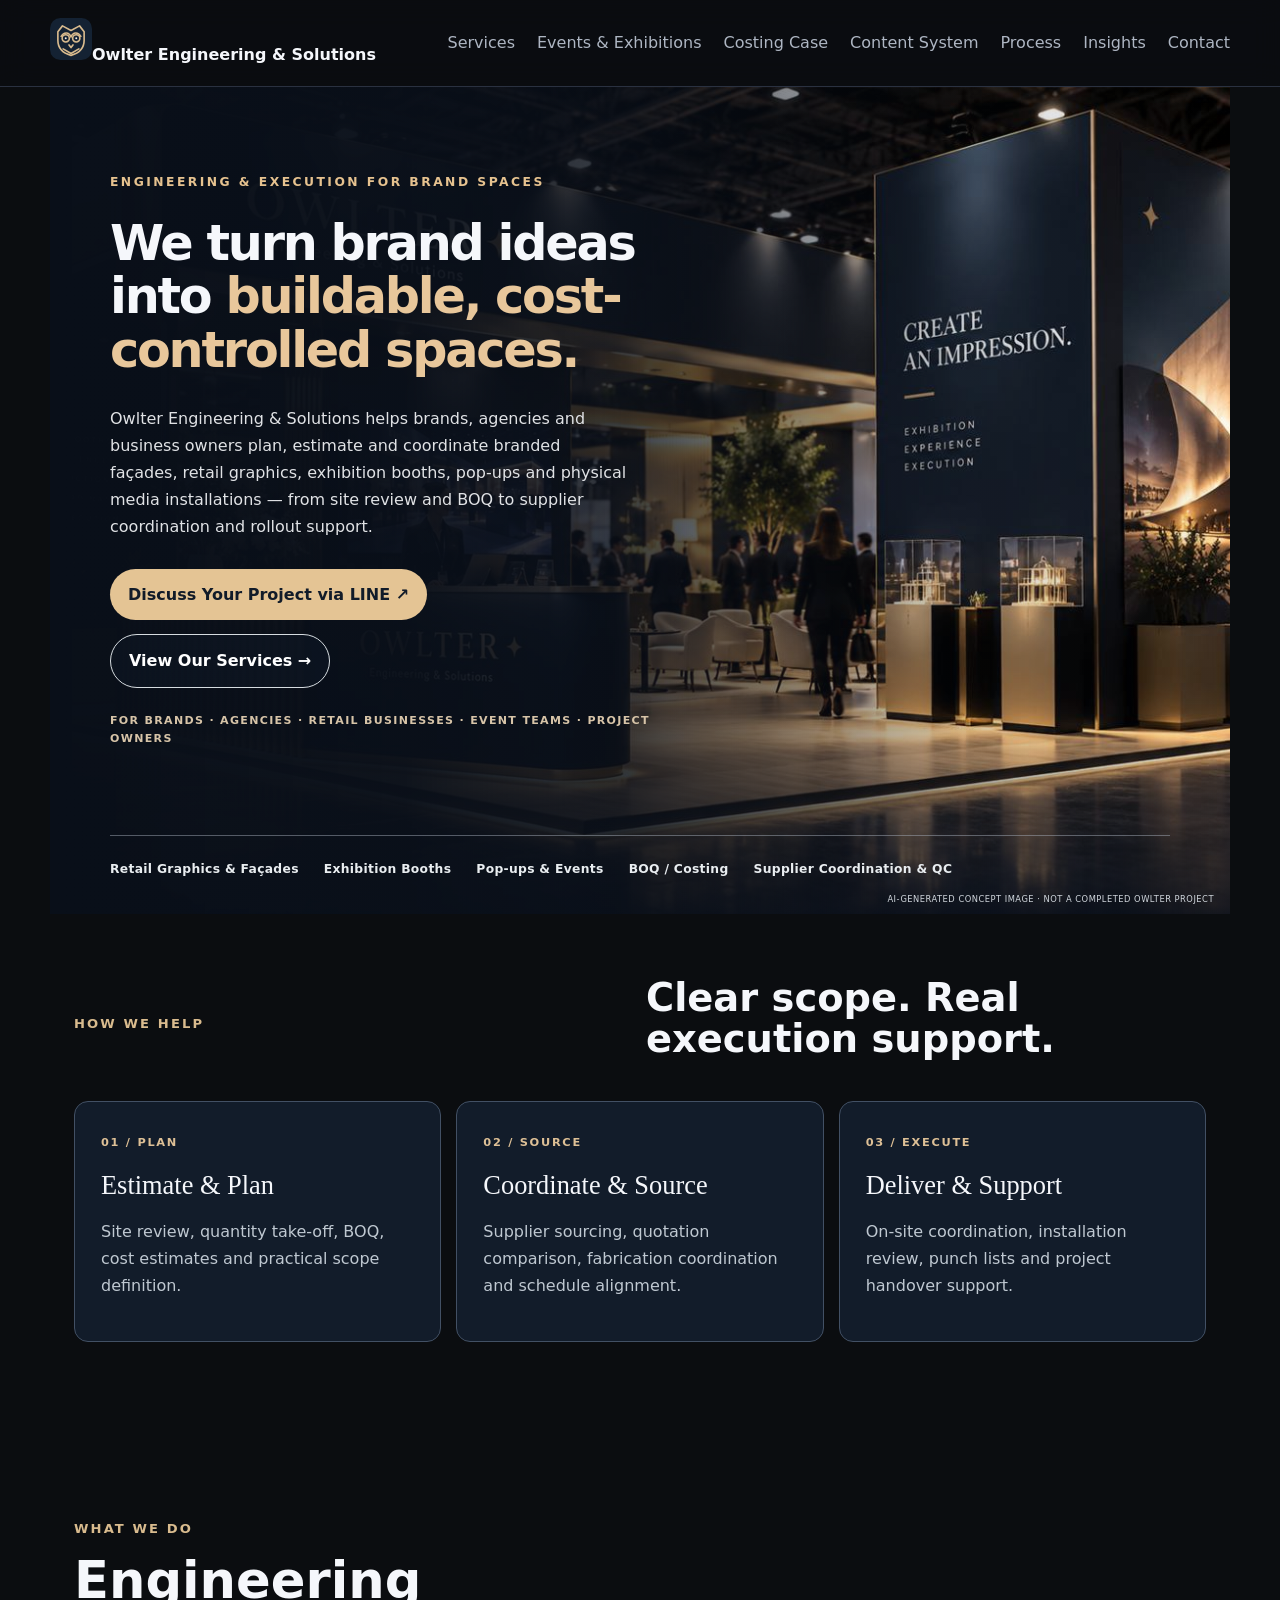
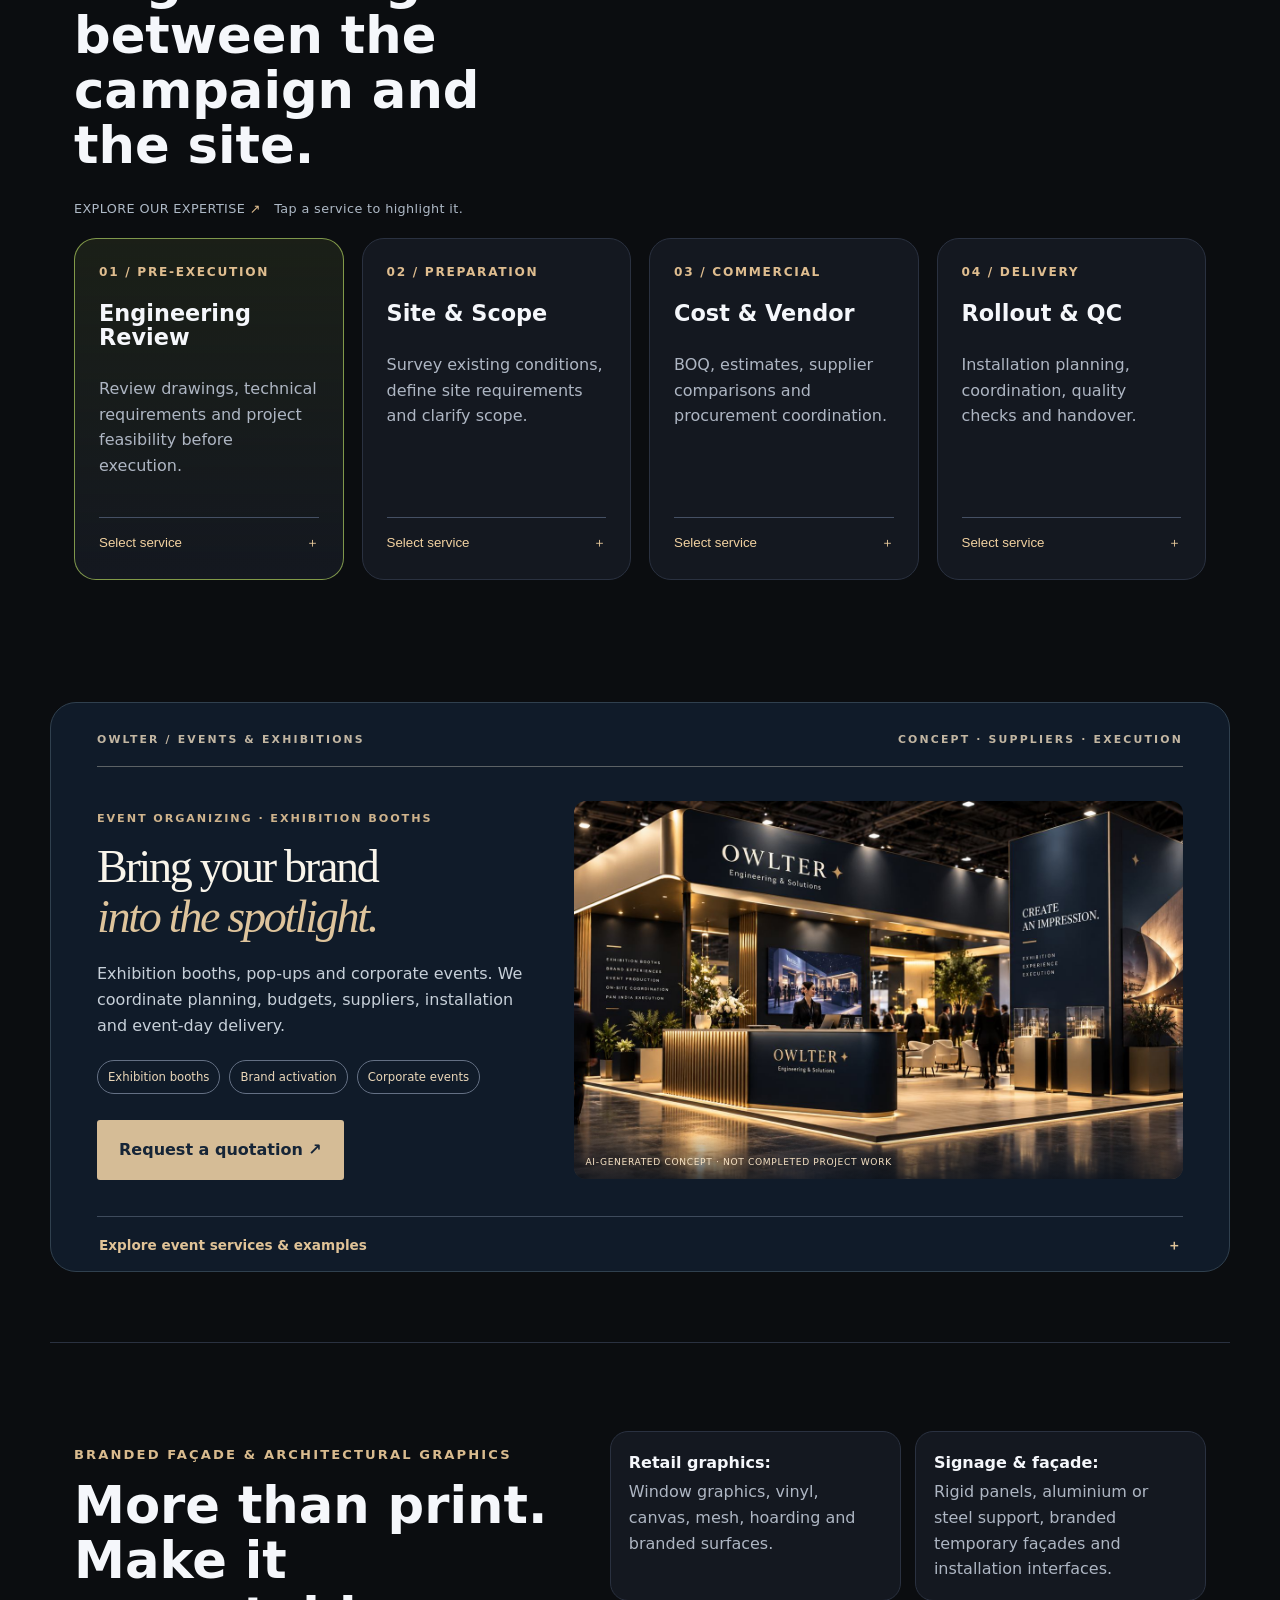
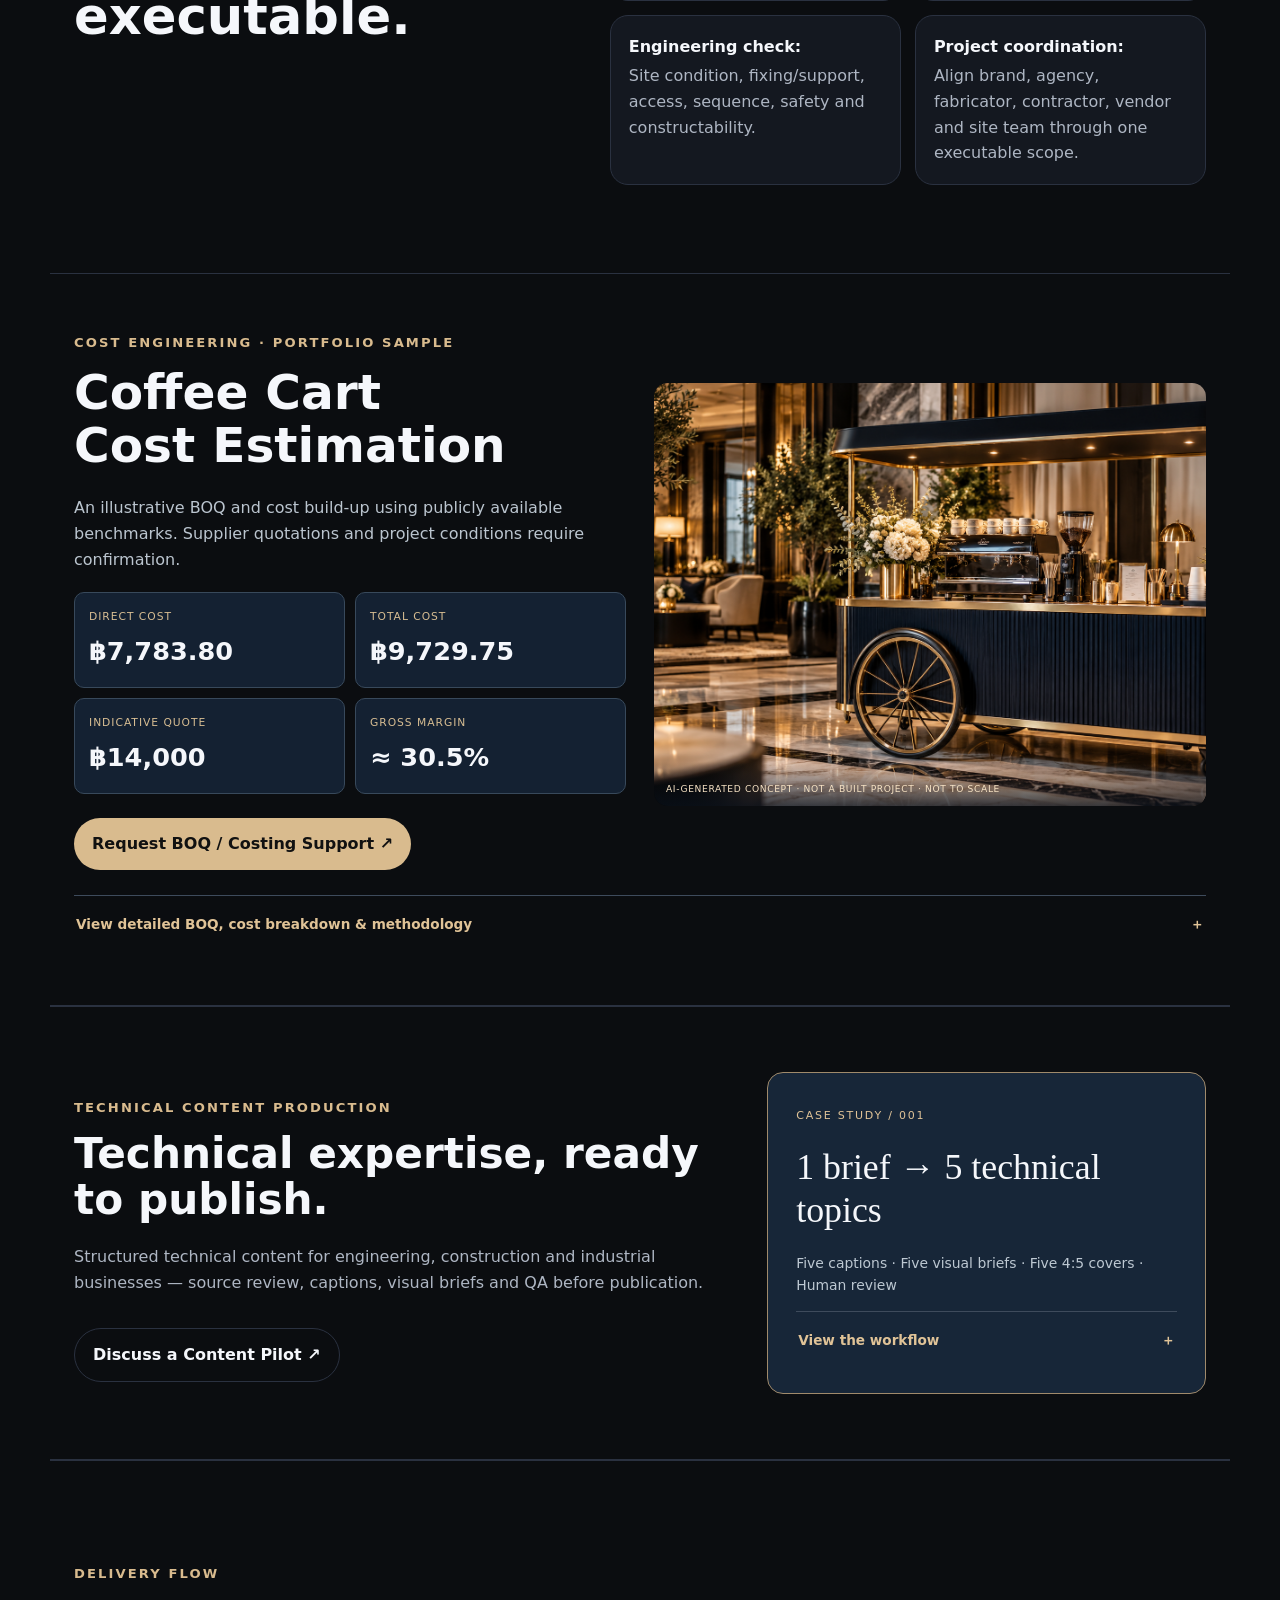
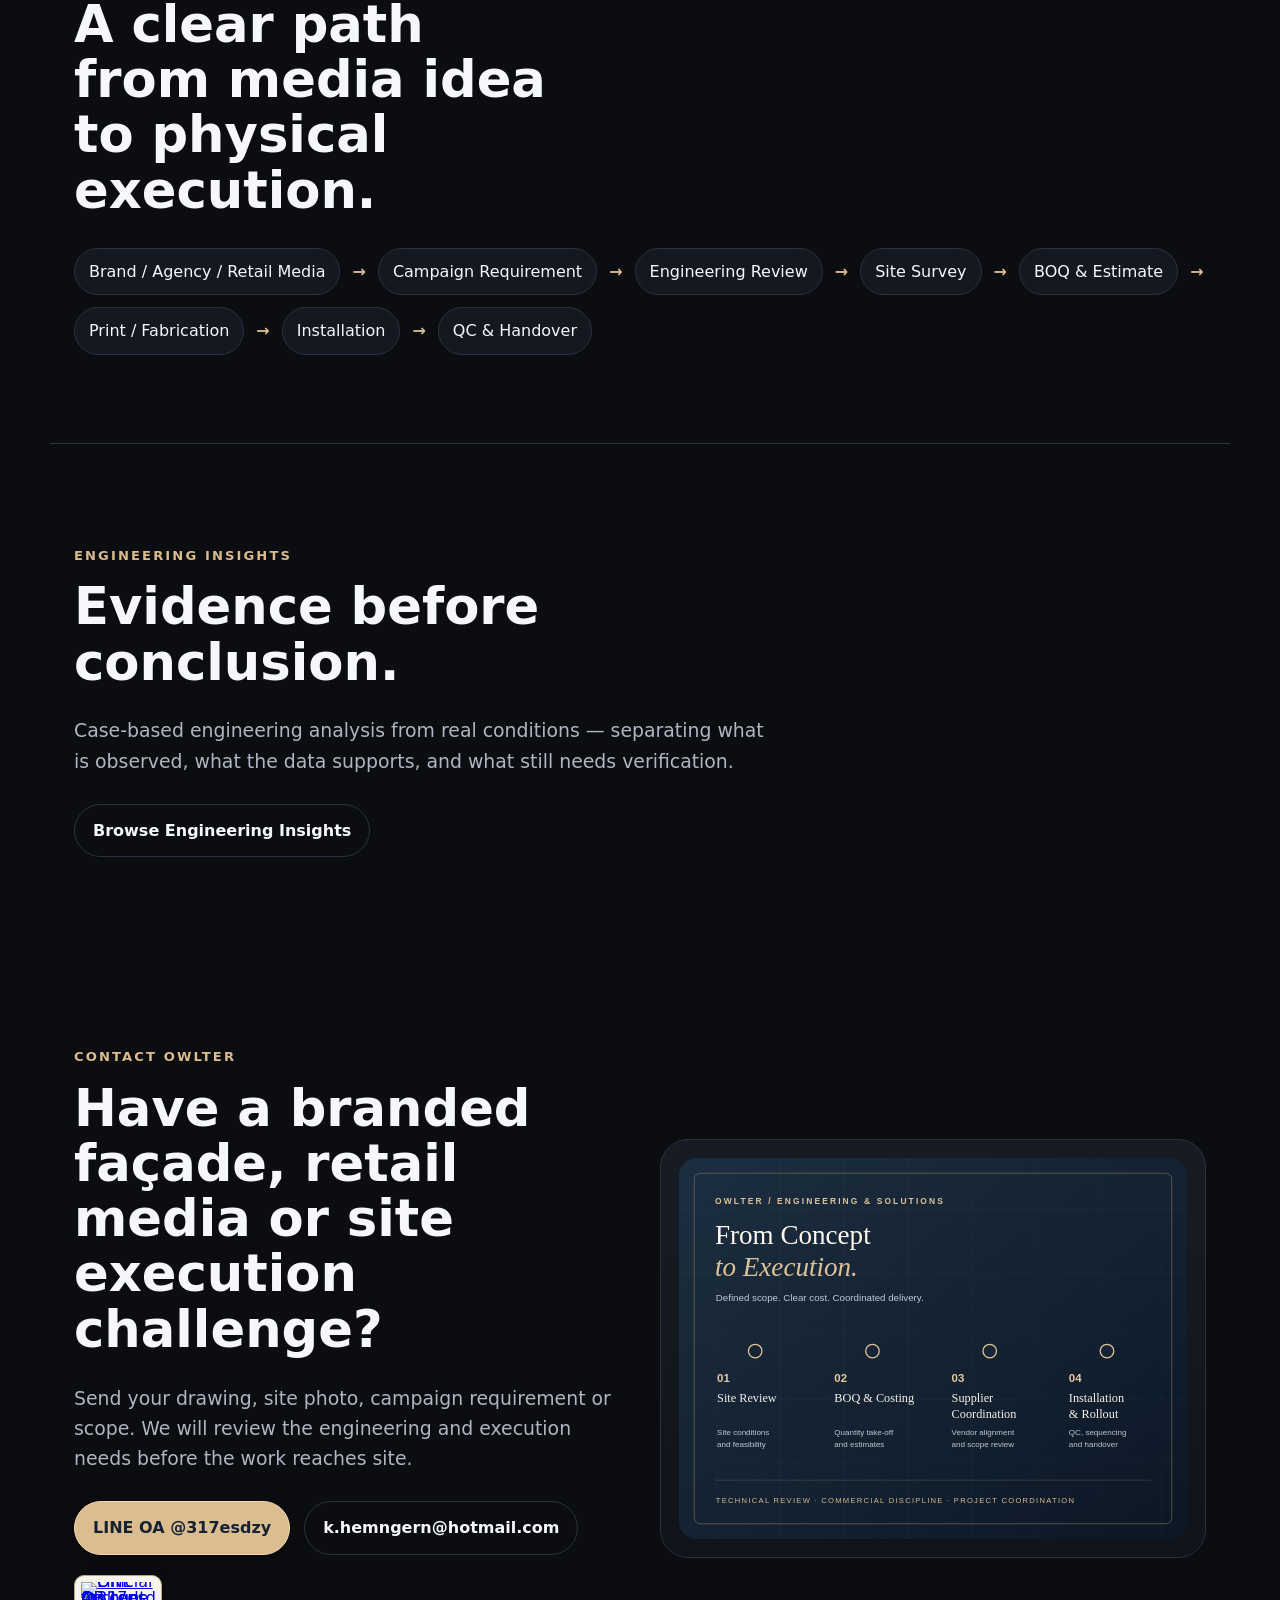
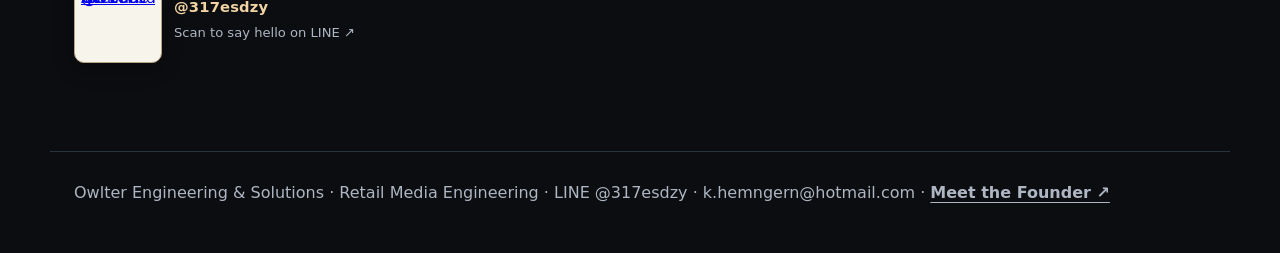
==== commit 6c7a3889: "feat: display Owlter owl emblem beside brand name in header" ====
--- a/index.html
+++ b/index.html
@@ -10,7 +10,7 @@
 </head>
 <body>
   <header class="nav">
-    <a class="brand" href="#home">Owlter Engineering & Solutions</a>
+    <a class="brand" href="#home" aria-label="Owlter Engineering and Solutions — Home"><img class="brand-mark" src="/owlter-mark.svg" alt="" width="42" height="42" /><span>Owlter Engineering &amp; Solutions</span></a>
     <nav>
       <a href="#services">Services</a>
       <a href="#events">Events & Exhibitions</a>
--- a/styles.css
+++ b/styles.css
@@ -347,3 +347,11 @@
 .content-compact-feature>p{color:#bdc8d2;font-size:.87rem}
 @media(min-width:1100px) and (min-height:720px){.events-compact-grid{min-height:0}.events-compact-photo img{height:min(42vh,430px)}.case-compact-visual img{height:min(47vh,450px)}}
 @media(max-width:850px){.events-compact-grid,.case-compact-grid,.content-compact{grid-template-columns:1fr}.events-compact-grid{min-height:0}.events-compact-photo img{height:300px}.case-compact-visual img{height:320px}.events-compact-extras{grid-template-columns:1fr}.events-compact{padding:25px 24px 0}.content-compact{gap:24px}}
+
+/* Readable top-to-bottom workflow, no broken inline arrows */
+.content-vertical-flow{counter-reset:steps;list-style:none;padding:0;margin:20px 0 4px}
+.content-vertical-flow li{position:relative;display:flex;flex-direction:column;gap:5px;padding:4px 0 22px 47px;border-left:1px solid #bca178;margin-left:13px}
+.content-vertical-flow li:last-child{border-left-color:transparent;padding-bottom:0}
+.content-vertical-flow li:before{counter-increment:steps;content:counter(steps,decimal-leading-zero);position:absolute;left:-14px;top:0;background:#1c3045;border:1px solid #d9bb8e;color:#f2d5a6;border-radius:50%;width:29px;height:29px;display:grid;place-items:center;font-size:.64rem;font-weight:800}
+.content-vertical-flow li strong{color:#f6f1e9;font-size:.91rem;line-height:1.35}
+.content-vertical-flow li span{color:#bbc7d1;font-size:.8rem;line-height:1.5}
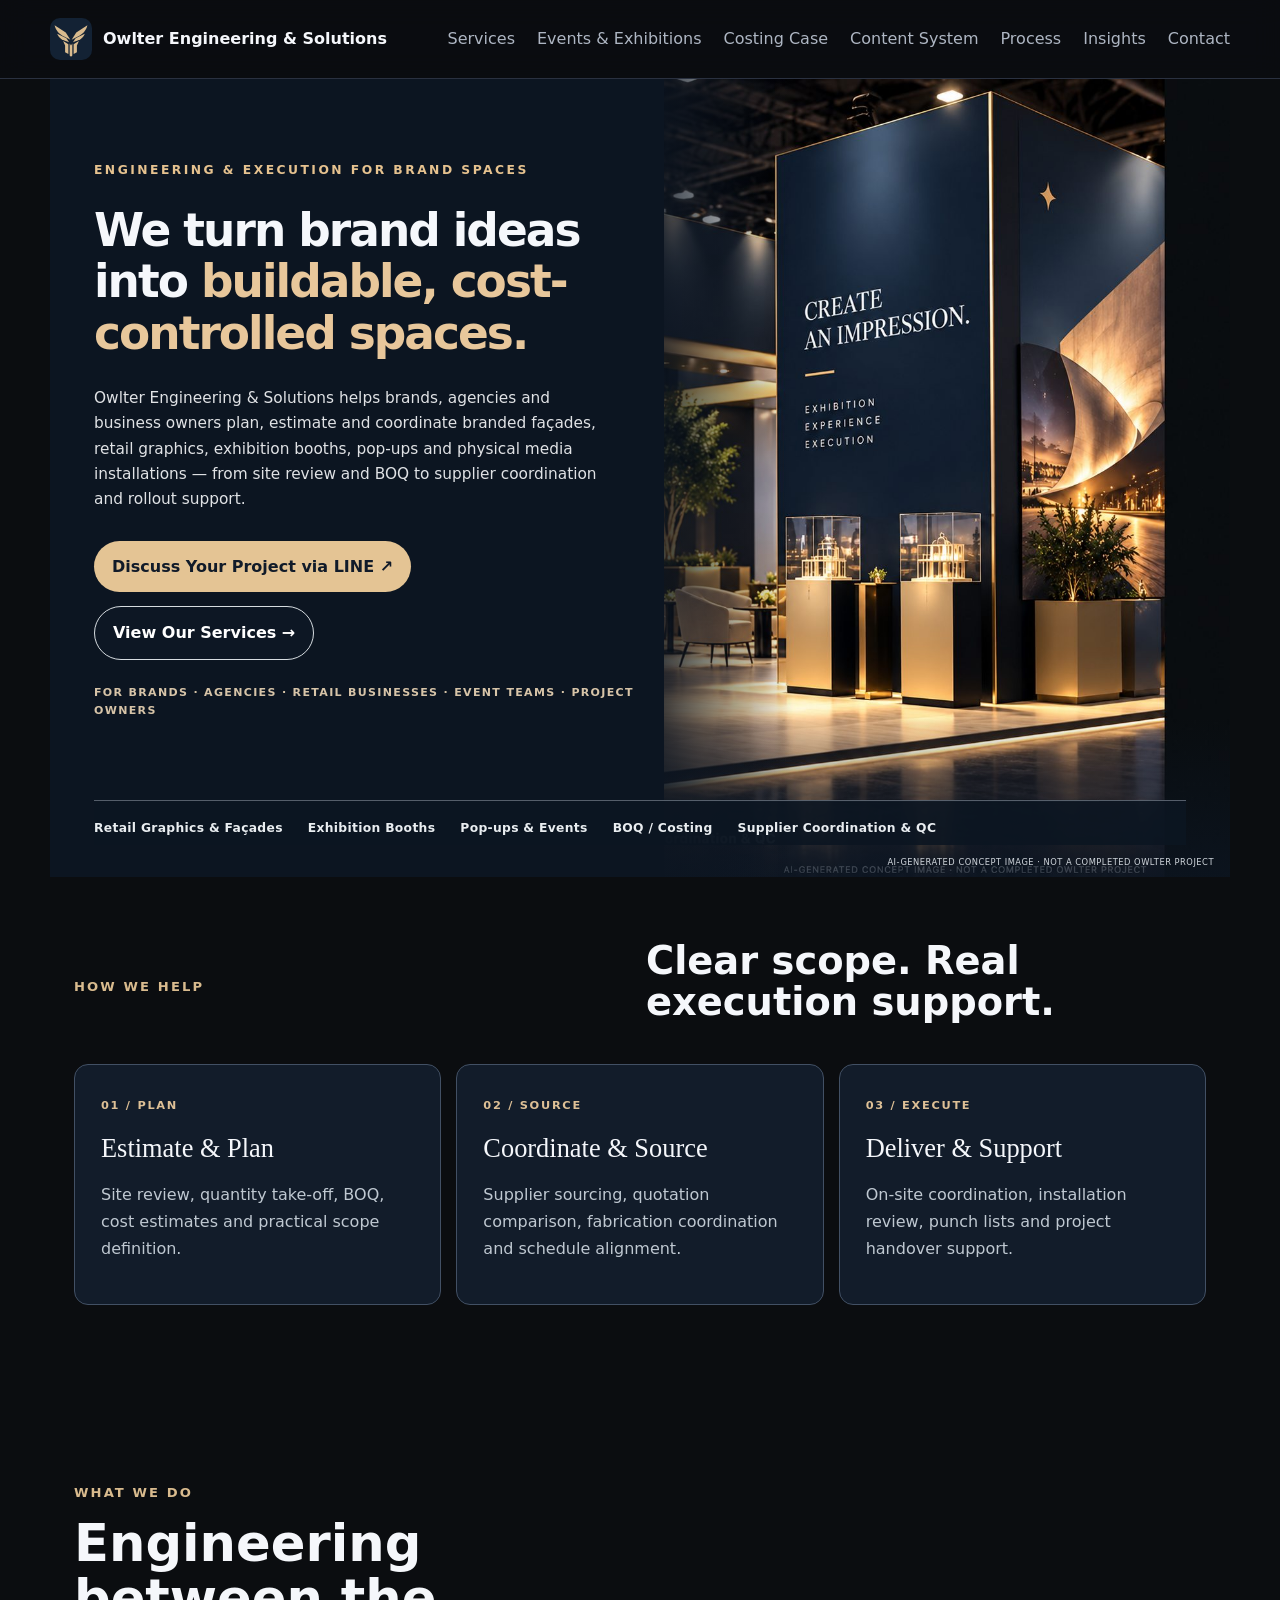
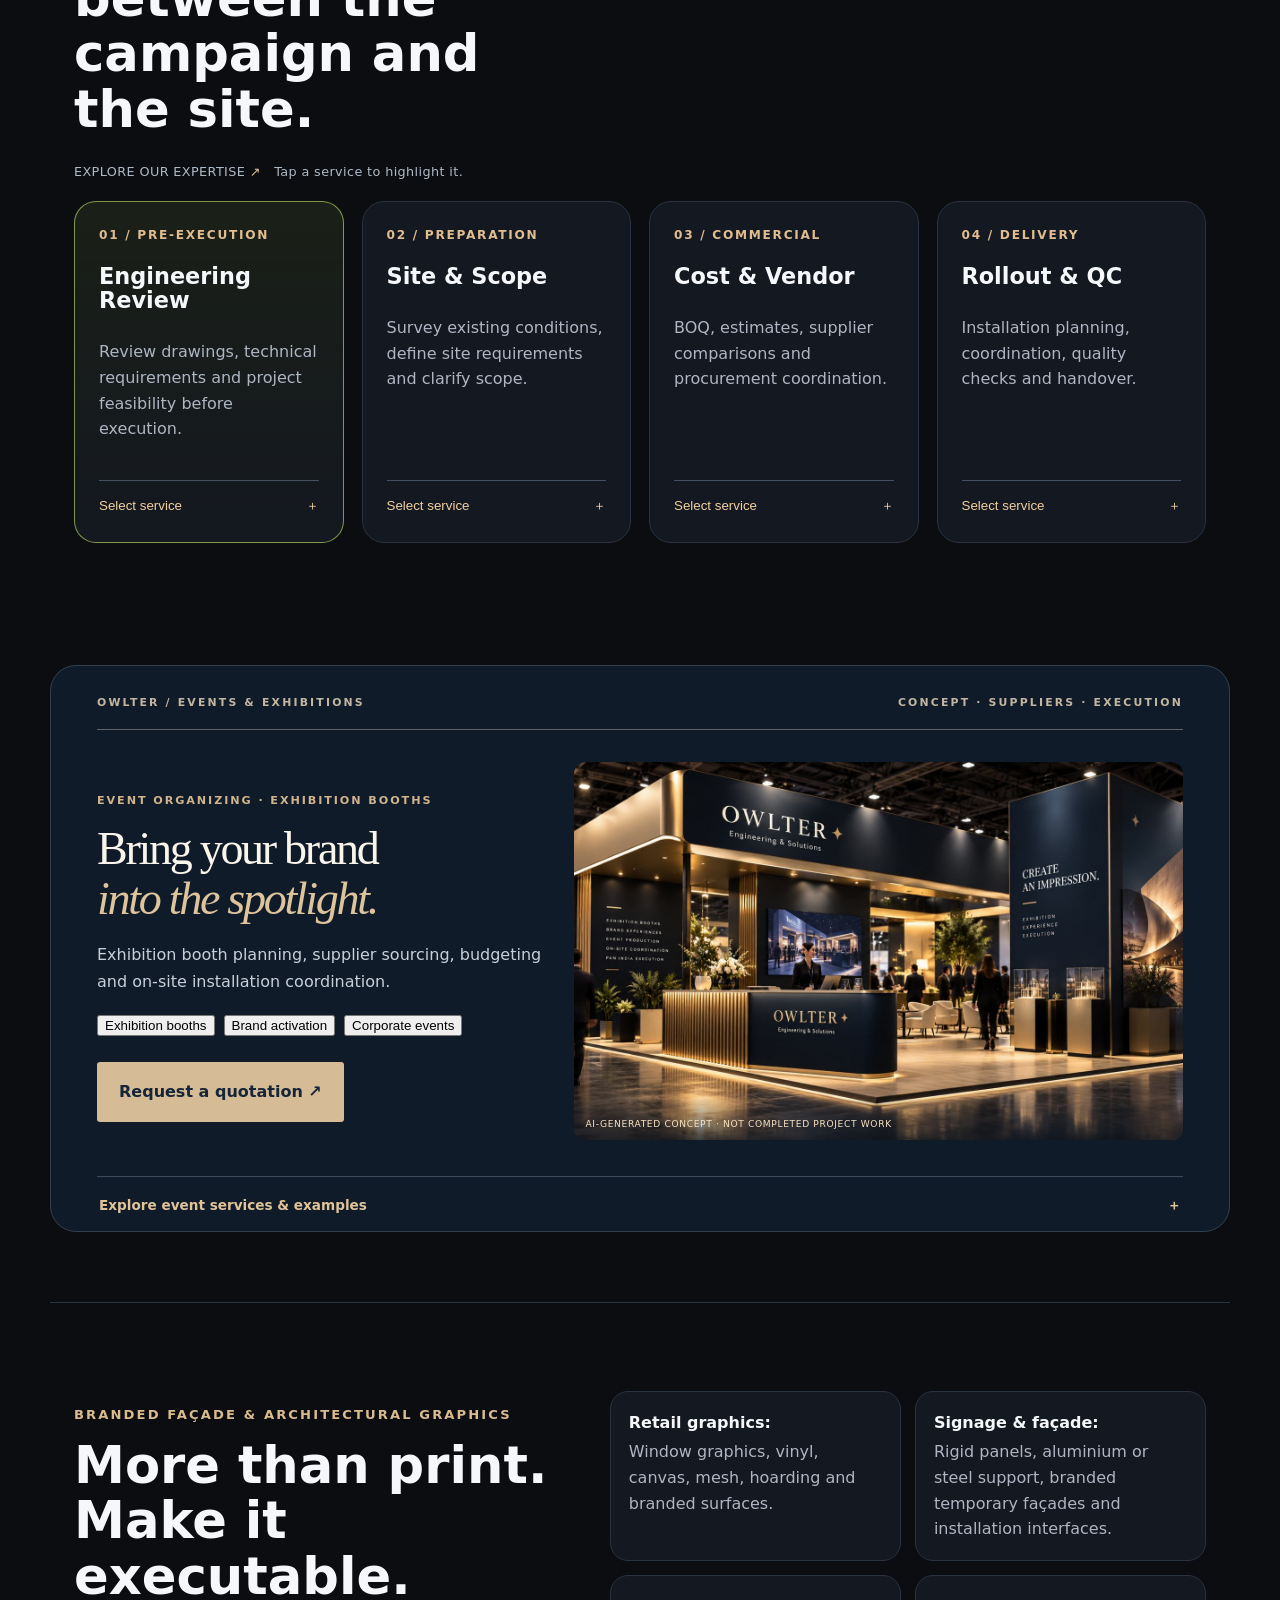
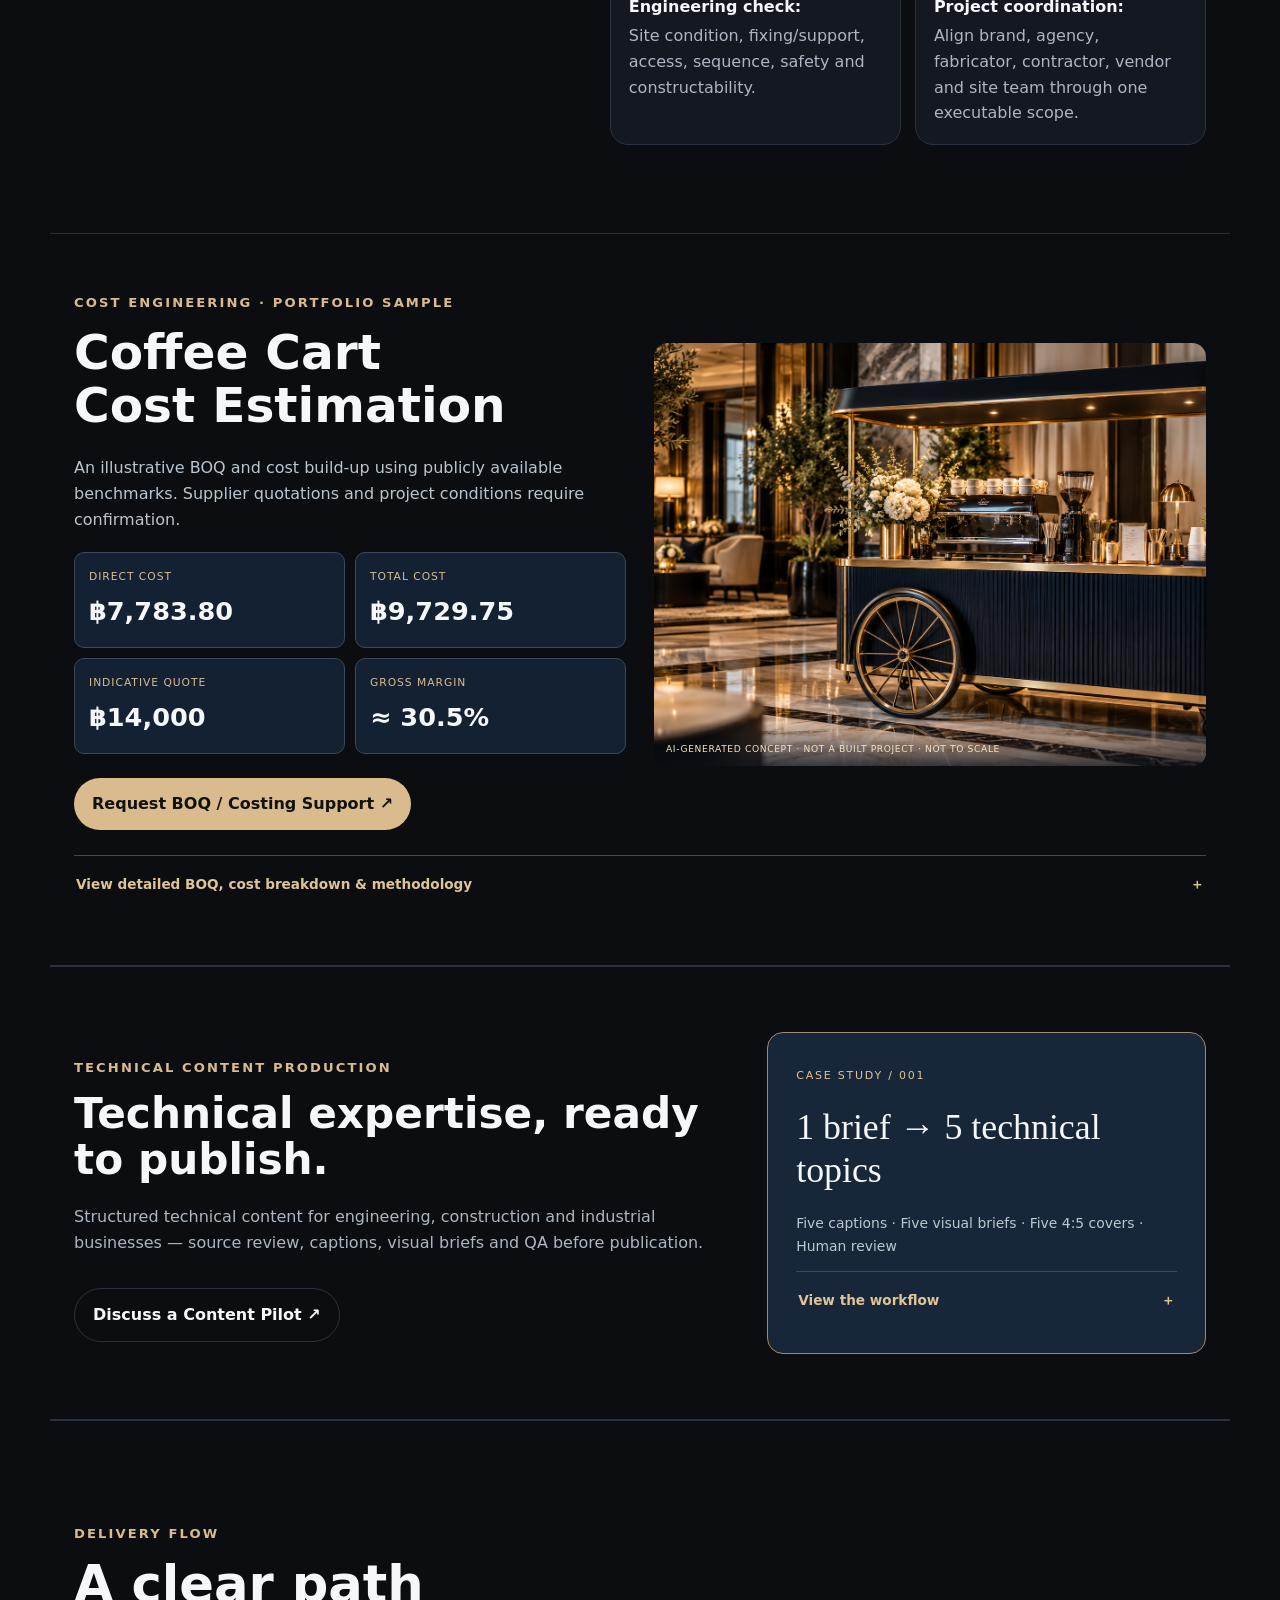
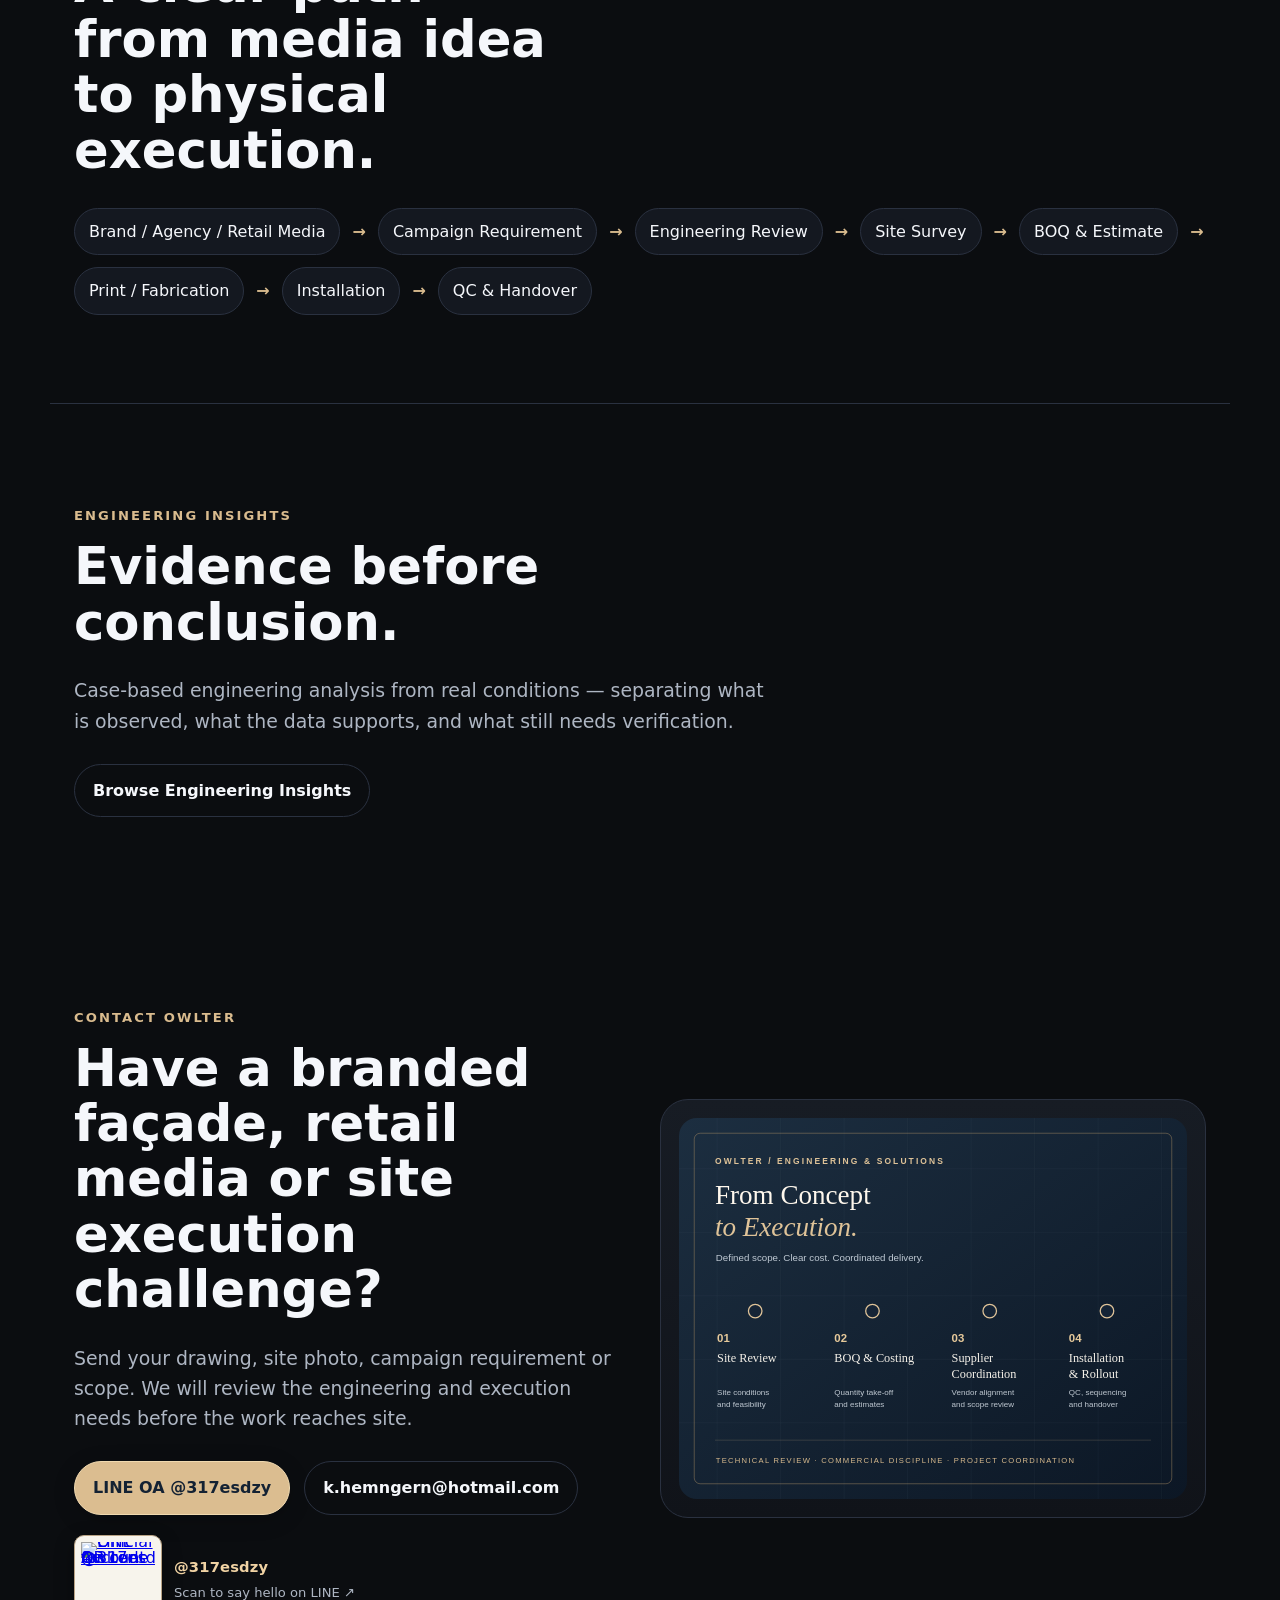
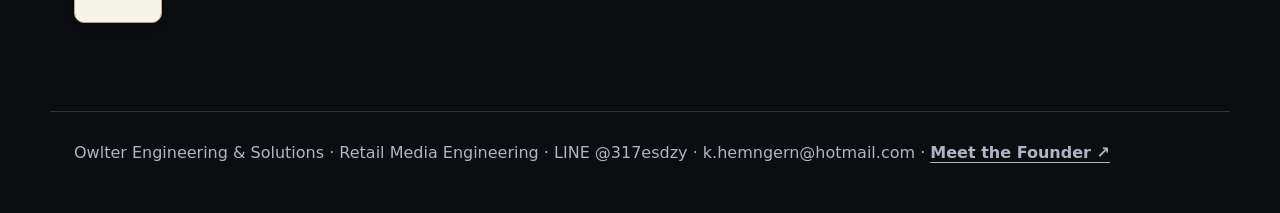
==== commit 72ac7188: "ux: make event category tabs interactive with active state and matching content" ====
--- a/index.html
+++ b/index.html
@@ -70,8 +70,12 @@
         <div class="events-compact-copy">
           <p class="events-label">EVENT ORGANIZING · EXHIBITION BOOTHS</p>
           <h2 id="events-title">Bring your brand<br><em>into the spotlight.</em></h2>
-          <p>Exhibition booths, pop-ups and corporate events. We coordinate planning, budgets, suppliers, installation and event-day delivery.</p>
-          <div class="events-mini-services"><span>Exhibition booths</span><span>Brand activation</span><span>Corporate events</span></div>
+          <p id="event-service-description" aria-live="polite">Exhibition booth planning, supplier sourcing, budgeting and on-site installation coordination.</p>
+          <div class="events-mini-services" role="group" aria-label="Choose event service">
+            <button type="button" class="event-service-tab is-active" data-event="exhibition" aria-pressed="true">Exhibition booths</button>
+            <button type="button" class="event-service-tab" data-event="activation" aria-pressed="false">Brand activation</button>
+            <button type="button" class="event-service-tab" data-event="corporate" aria-pressed="false">Corporate events</button>
+          </div>
           <a class="events-cta" href="https://line.me/R/ti/p/%40317esdzy" target="_blank" rel="noopener noreferrer">Request a quotation ↗</a>
         </div>
         <figure class="events-compact-photo"><img src="/owlter-exhibition.jpg" alt="AI concept image of a navy and gold exhibition booth" width="1672" height="941" loading="lazy"><figcaption>AI-GENERATED CONCEPT · NOT COMPLETED PROJECT WORK</figcaption></figure>
@@ -209,6 +213,26 @@
       });
     })();
   </script>
+  <script>
+    (() => {
+      const tabs = [...document.querySelectorAll(".event-service-tab")];
+      const text = document.getElementById("event-service-description");
+      const picture = document.querySelector(".events-compact-photo img");
+      const variants = {
+        exhibition: {description:"Exhibition booth planning, supplier sourcing, budgeting and on-site installation coordination.",src:"/owlter-exhibition.jpg",alt:"AI concept of a navy-and-gold exhibition booth"},
+        activation: {description:"Pop-up stores and brand activations, with space planning, fabrication partners and setup coordination.",src:"/owlter-popup-standard.jpg",alt:"AI concept of a premium retail pop-up"},
+        corporate: {description:"Corporate events and product launches, with venue, décor, production partner and event-day coordination.",src:"/owlter-exhibition-no-people.jpg",alt:"AI concept of a premium event space without people"}
+      };
+      tabs.forEach(tab => tab.addEventListener("click", () => {
+        const info = variants[tab.dataset.event];
+        if (!info) return;
+        tabs.forEach(item => {const active=item===tab;item.classList.toggle("is-active",active);item.setAttribute("aria-pressed",String(active));});
+        text.textContent=info.description;
+        picture.src=info.src;
+        picture.alt=info.alt;
+      }));
+    })();
+  </script>
   <footer>Owlter Engineering &amp; Solutions · Retail Media Engineering · LINE @317esdzy · k.hemngern@hotmail.com · <a href="https://digital-identity-card-two.vercel.app/" target="_blank" rel="noopener noreferrer" style="color:inherit;text-decoration:underline;text-underline-offset:4px;font-weight:600">Meet the Founder ↗</a></footer>
 </body>
 </html>
--- a/styles.css
+++ b/styles.css
@@ -355,3 +355,28 @@
 .content-vertical-flow li:before{counter-increment:steps;content:counter(steps,decimal-leading-zero);position:absolute;left:-14px;top:0;background:#1c3045;border:1px solid #d9bb8e;color:#f2d5a6;border-radius:50%;width:29px;height:29px;display:grid;place-items:center;font-size:.64rem;font-weight:800}
 .content-vertical-flow li strong{color:#f6f1e9;font-size:.91rem;line-height:1.35}
 .content-vertical-flow li span{color:#bbc7d1;font-size:.8rem;line-height:1.5}
+
+/* Owlter navigation identity */
+.nav .brand{display:inline-flex;align-items:center;gap:11px;min-width:0;line-height:1.2}.nav .brand-mark{width:42px;height:42px;display:block;flex:none;border-radius:10px}.nav .brand span{display:block}@media(max-width:560px){.nav .brand{gap:8px;font-size:.91rem}.nav .brand-mark{width:34px;height:34px}}
+
+/* People-free architectural hero asset, with existing image as graceful fallback until the JPG is uploaded. */
+.owl-homehero .homehero-art{background-image:url('/owlter-exhibition-no-people.jpg'),url('/owlter-exhibition.jpg');background-repeat:no-repeat;background-size:cover,cover;background-position:65% center,65% center}
+
+/* Hero art direction v2: distinct reading panel + architectural image, no overlap */
+@media(min-width:1001px){
+  main>.owl-homehero.hero{background:#0c1521;display:flex;align-items:stretch;min-height:660px;padding:70px 44px 32px}
+  .owl-homehero .homehero-art{inset:0 0 0 52%;background-image:url('/owlter-exhibition-no-people.jpg');background-size:cover;background-position:86% center;z-index:-2}
+  .owl-homehero .homehero-shade{inset:0;background:linear-gradient(90deg,#0c1521 0%,#0c1521 49%,#0c152100 63%),linear-gradient(0deg,#0c1521cb,transparent 20%);z-index:-1}
+  .owl-homehero .homehero-content{width:50%;max-width:540px;margin-right:auto}
+  .owl-homehero h1{font-size:clamp(2.45rem,3.55vw,3.85rem);max-width:530px;line-height:1.13;letter-spacing:-.043em}
+  .owl-homehero .homehero-desc{font-size:.96rem;line-height:1.65;max-width:520px}
+  .owl-homehero .homehero-strip{margin-top:28px;background:#0c1521e8;padding:18px 0 6px}
+}
+@media(min-width:1001px) and (max-width:1220px){
+  main>.owl-homehero.hero{padding-left:30px;padding-right:30px}
+  .owl-homehero h1{font-size:clamp(2.4rem,3.5vw,3.1rem)}
+}
+@media(max-width:1000px){
+  .owl-homehero .homehero-art{background-image:url('/owlter-exhibition-no-people.jpg');background-position:90% center;opacity:.38}
+  .owl-homehero .homehero-shade{background:linear-gradient(90deg,#0b1421f7,#0b1421c9)}
+}
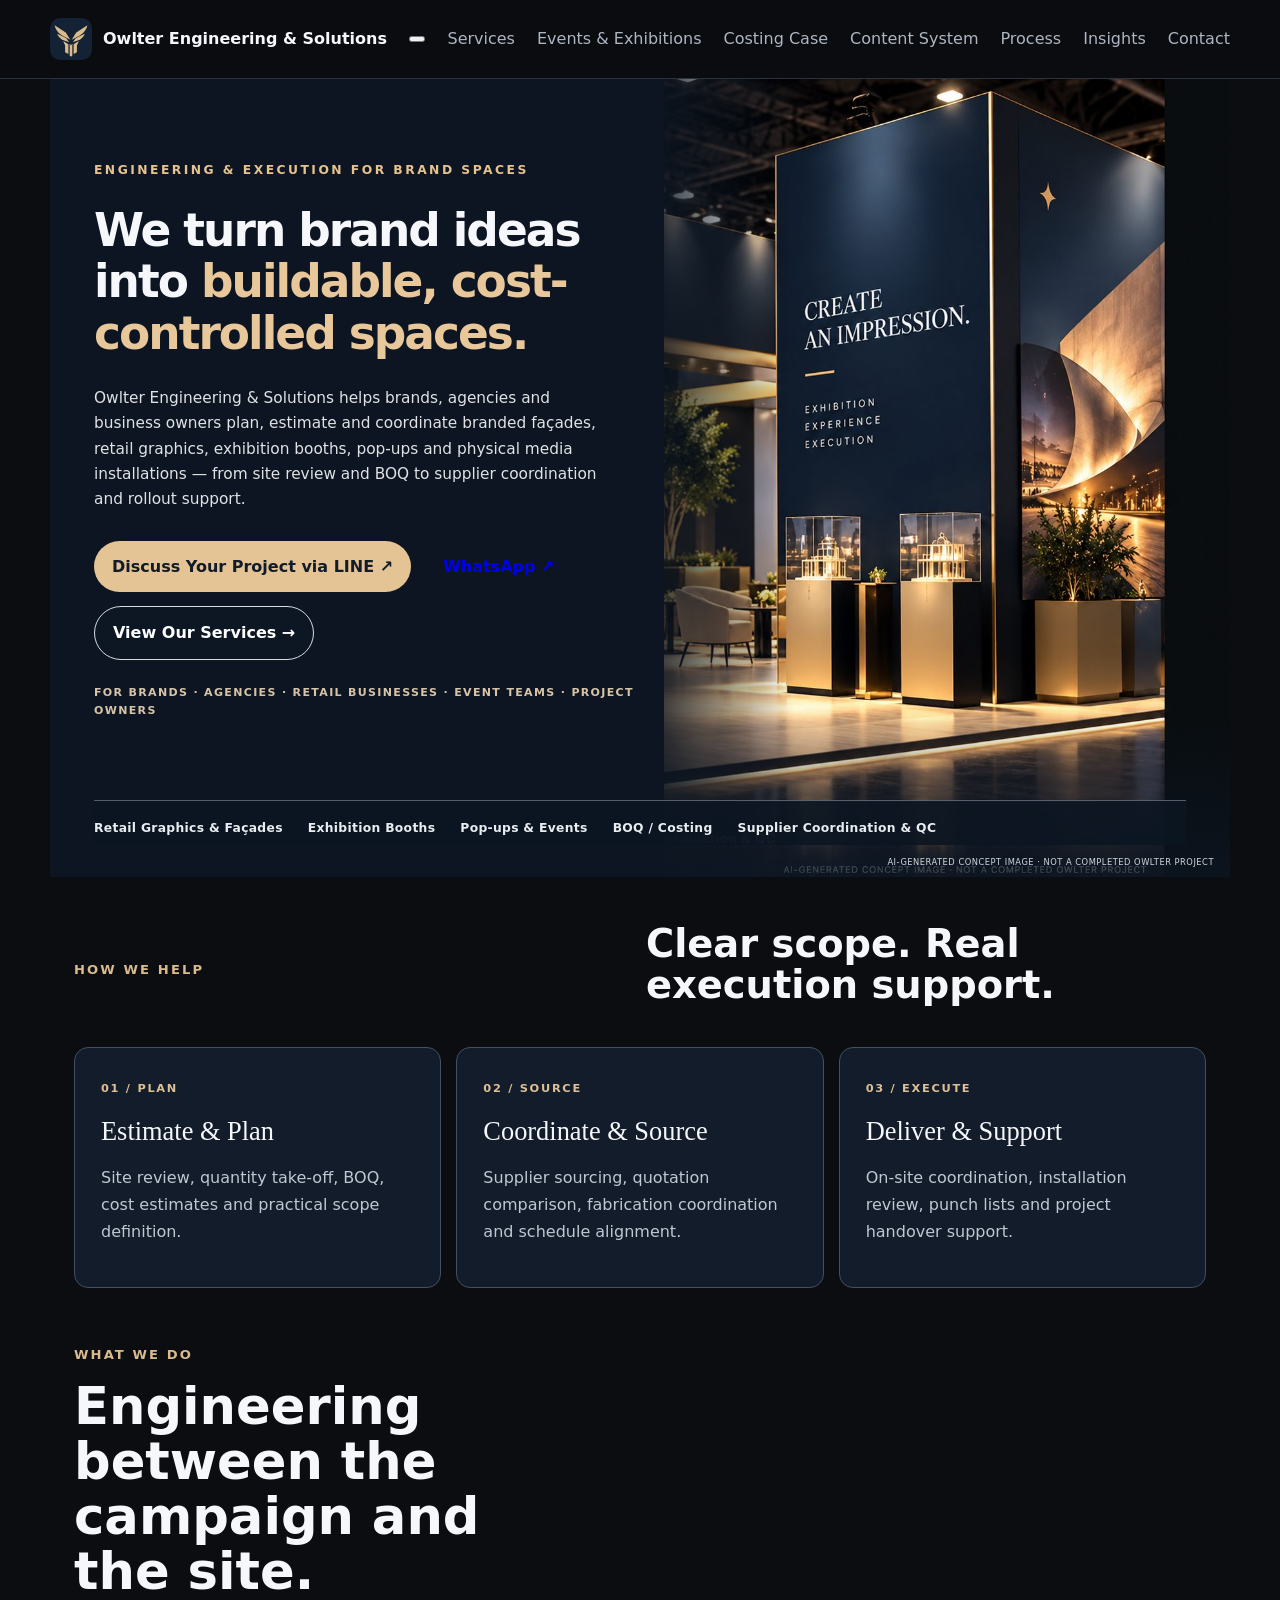
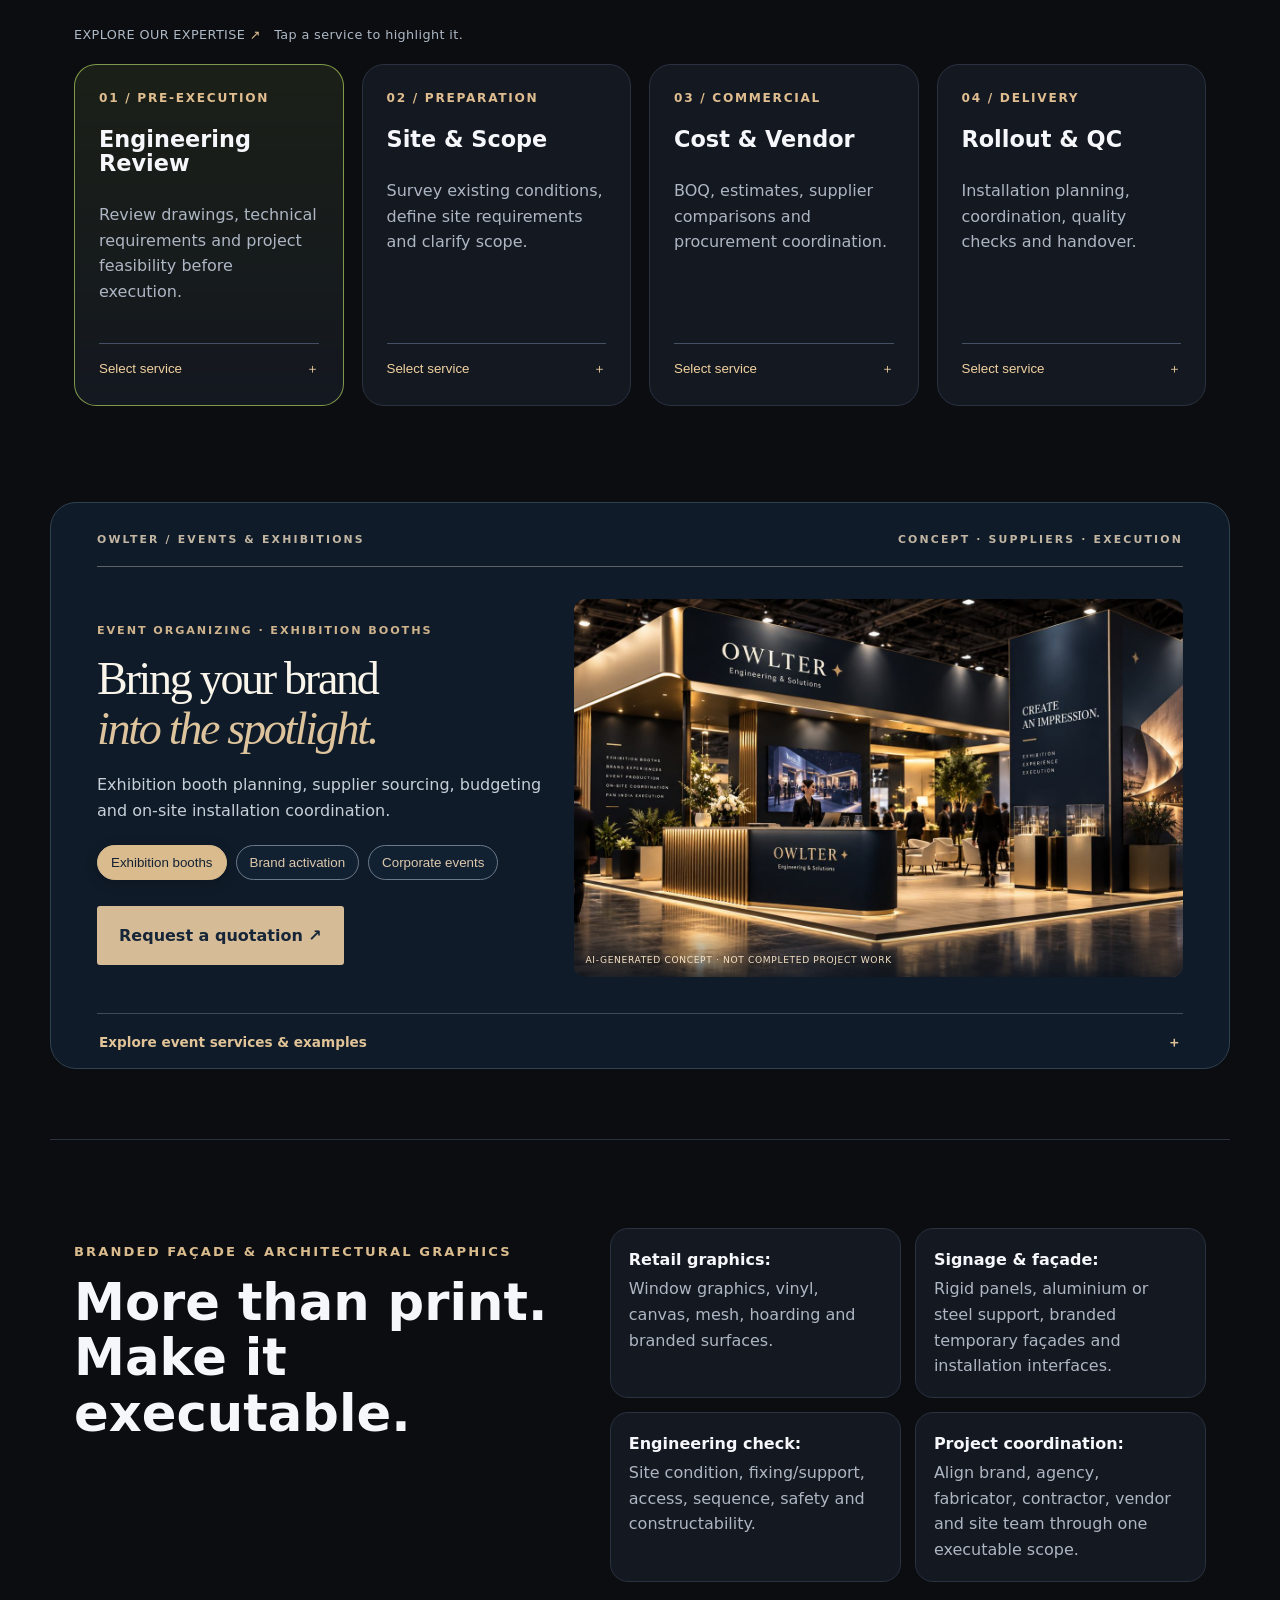
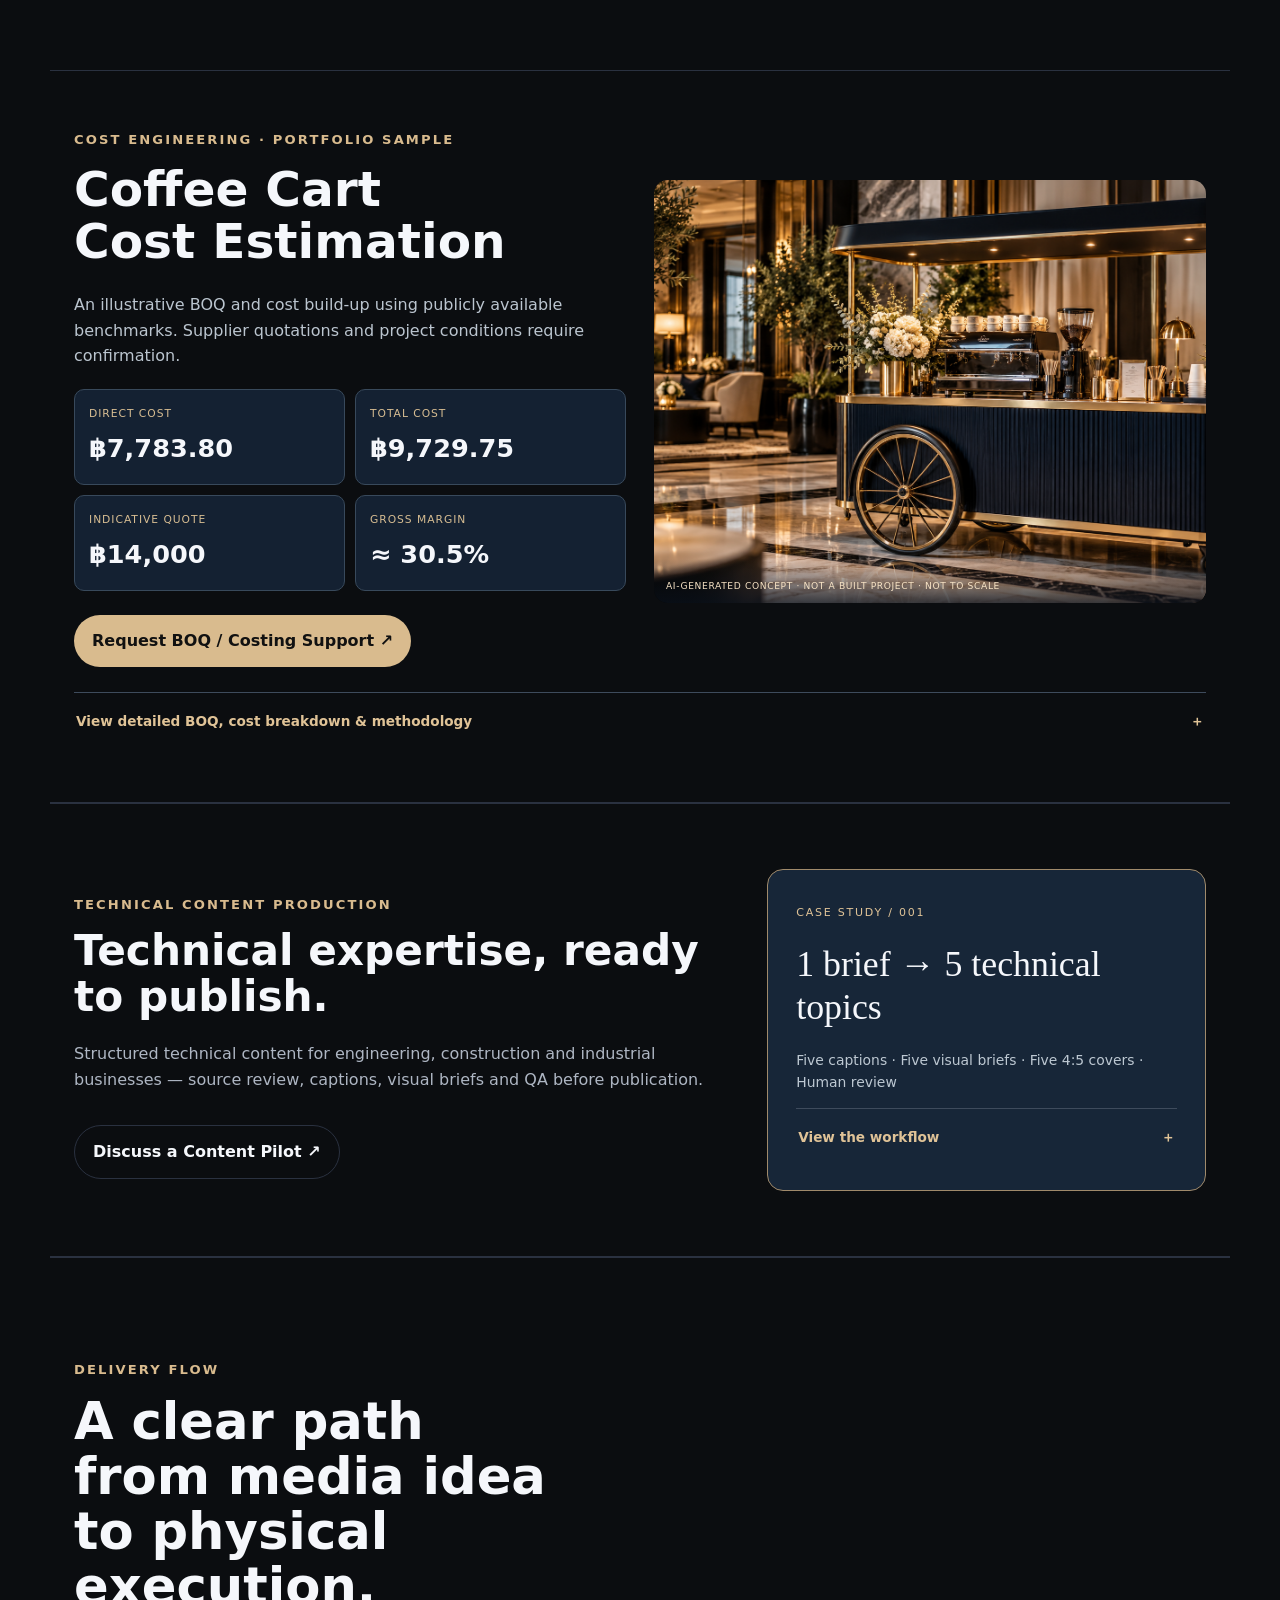
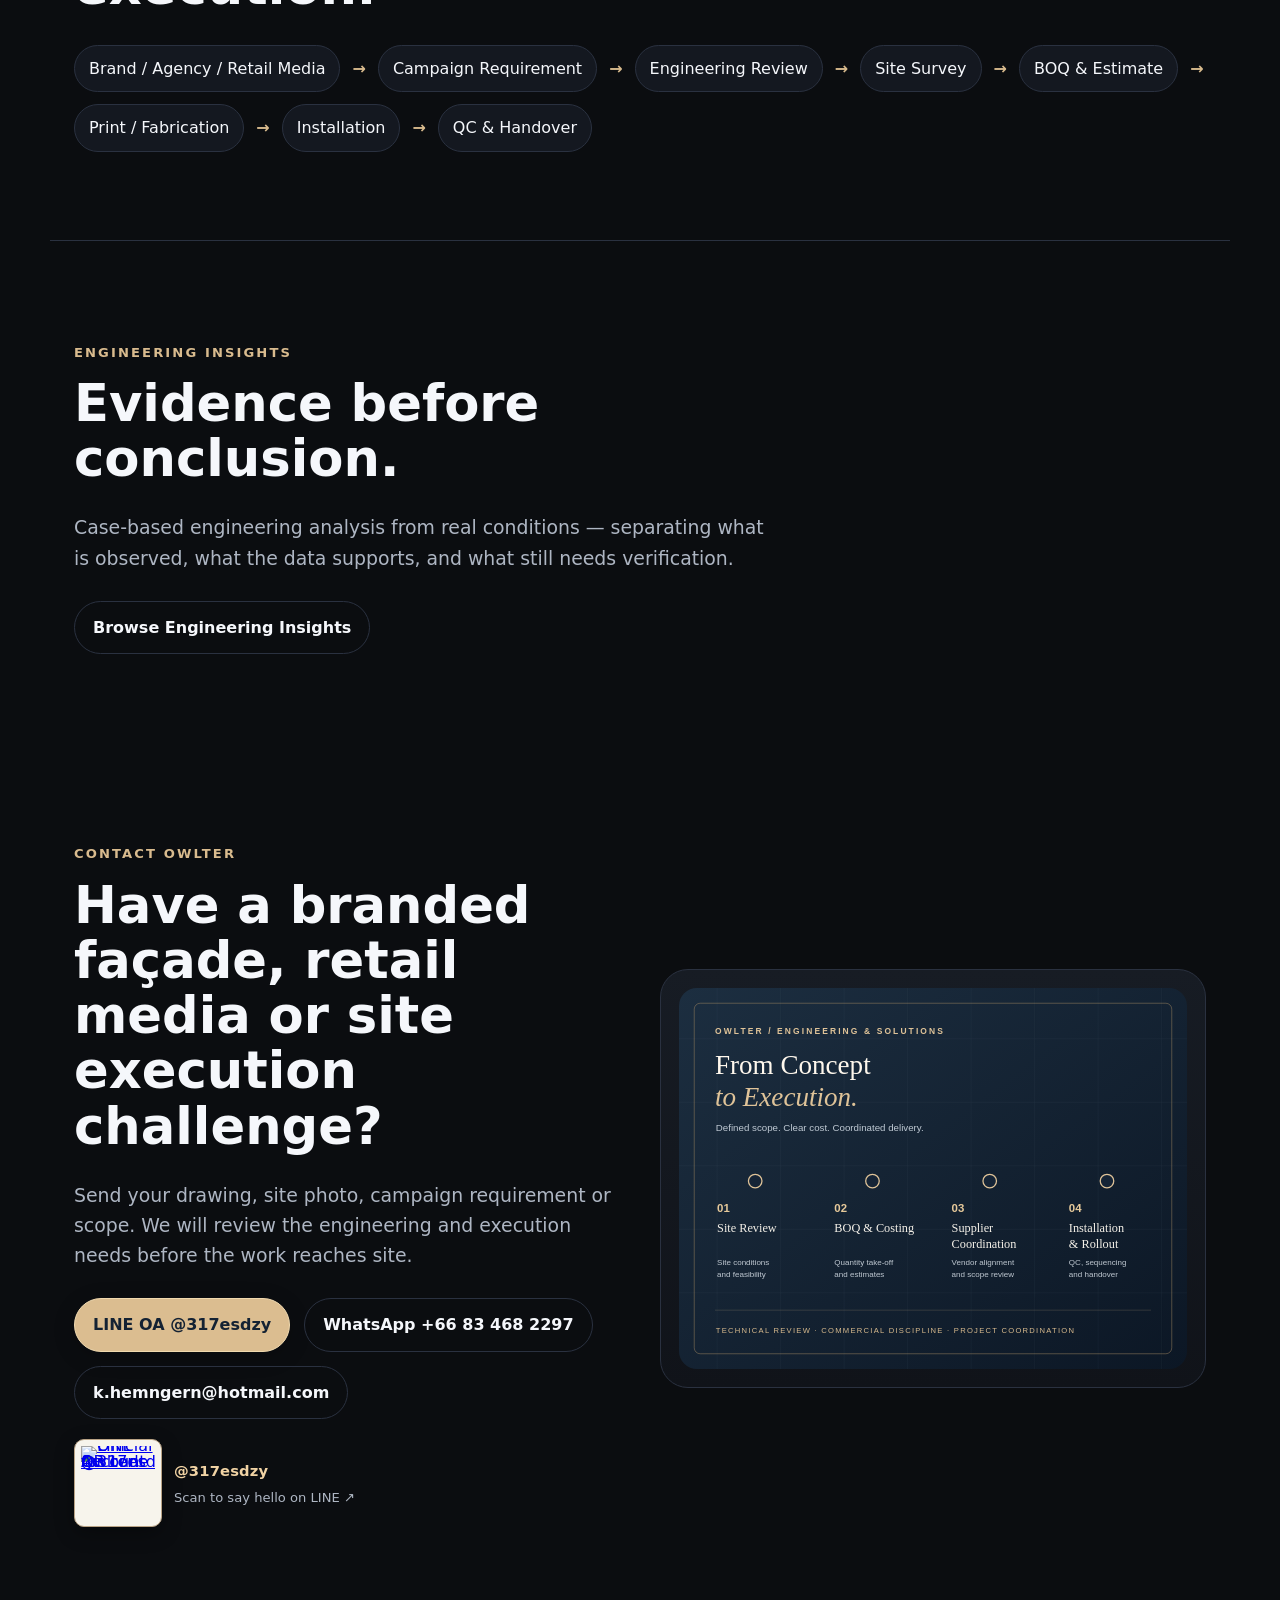
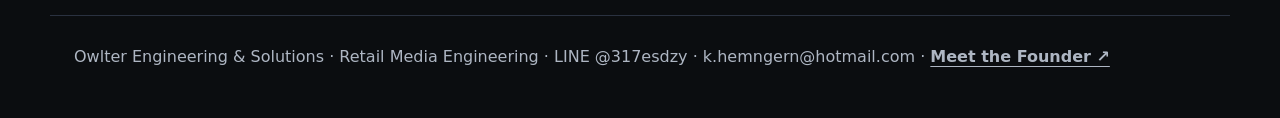
==== commit 4d246aa1: "Add WhatsApp contact and accessible mobile navigation" ====
--- a/index.html
+++ b/index.html
@@ -11,7 +11,8 @@
 <body>
   <header class="nav">
     <a class="brand" href="#home" aria-label="Owlter Engineering and Solutions — Home"><img class="brand-mark" src="/owlter-mark.svg" alt="" width="42" height="42" /><span>Owlter Engineering &amp; Solutions</span></a>
-    <nav>
+    <button class="mobile-menu-toggle" type="button" aria-expanded="false" aria-controls="primary-navigation" aria-label="Open navigation"><span></span><span></span><span></span></button>
+    <nav id="primary-navigation" aria-label="Main navigation">
       <a href="#services">Services</a>
       <a href="#events">Events & Exhibitions</a>
       <a href="#case-study">Costing Case</a>
@@ -32,6 +33,7 @@
         <p class="homehero-desc">Owlter Engineering & Solutions helps brands, agencies and business owners plan, estimate and coordinate branded façades, retail graphics, exhibition booths, pop-ups and physical media installations — from site review and BOQ to supplier coordination and rollout support.</p>
         <div class="cta-row">
           <a class="btn homehero-primary" href="https://line.me/R/ti/p/%40317esdzy" target="_blank" rel="noopener noreferrer">Discuss Your Project via LINE <span aria-hidden="true">↗</span></a>
+          <a class="btn homehero-whatsapp" href="https://wa.me/66834682297?s=p" target="_blank" rel="noopener noreferrer">WhatsApp <span aria-hidden="true">↗</span></a>
           <a class="btn homehero-outline" href="#services">View Our Services <span aria-hidden="true">→</span></a>
         </div>
         <p class="homehero-audience">FOR BRANDS · AGENCIES · RETAIL BUSINESSES · EVENT TEAMS · PROJECT OWNERS</p>
@@ -168,6 +170,7 @@
         <p class="lead">Send your drawing, site photo, campaign requirement or scope. We will review the engineering and execution needs before the work reaches site.</p>
         <div class="cta-row">
           <a class="btn primary" href="https://line.me/R/ti/p/%40317esdzy" target="_blank" rel="noopener noreferrer">LINE OA @317esdzy</a>
+          <a class="btn ghost" href="https://wa.me/66834682297?s=p" target="_blank" rel="noopener noreferrer">WhatsApp +66 83 468 2297</a>
           <a class="btn ghost" href="mailto:k.hemngern@hotmail.com">k.hemngern@hotmail.com</a>
         </div>
         <div class="owl-line-mini">
@@ -182,6 +185,18 @@
   </main>
 
 
+  <script>
+    (() => {
+      const toggle = document.querySelector(".mobile-menu-toggle");
+      const nav = document.getElementById("primary-navigation");
+      if (!toggle || !nav) return;
+      const close = () => {toggle.setAttribute("aria-expanded","false");toggle.setAttribute("aria-label","Open navigation");nav.classList.remove("is-open");};
+      toggle.addEventListener("click", () => {const open = toggle.getAttribute("aria-expanded") !== "true";toggle.setAttribute("aria-expanded",String(open));toggle.setAttribute("aria-label",open?"Close navigation":"Open navigation");nav.classList.toggle("is-open",open);});
+      nav.querySelectorAll("a").forEach(link => link.addEventListener("click",close));
+      document.addEventListener("keydown", e => {if(e.key==="Escape") close();});
+      window.addEventListener("resize", () => {if(window.innerWidth>850) close();});
+    })();
+  </script>
   <script>
     (() => {
       const cards = [...document.querySelectorAll(".service-cards .card")];
--- a/styles.css
+++ b/styles.css
@@ -197,7 +197,7 @@
 .owl-homehero .homehero-strip a{color:#e9edf0;text-decoration:none;font-size:.77rem;font-weight:700;letter-spacing:.025em}
 .owl-homehero .homehero-strip a:hover{color:#efd0a0}
 .owl-homehero .homehero-disclaimer{position:absolute;right:16px;bottom:8px;color:#d1d7dd;font-size:.52rem;letter-spacing:.06em}
-.home-capabilities{padding-top:55px;padding-bottom:75px}
+.home-capabilities{padding-top:38px;padding-bottom:24px}
 .home-capabilities .capabilities-heading{display:flex;justify-content:space-between;align-items:center;gap:24px;margin-bottom:22px}
 .home-capabilities .capabilities-heading h2{font-size:clamp(1.7rem,3vw,2.8rem);max-width:560px}
 .capabilities-grid{display:grid;grid-template-columns:repeat(3,1fr);gap:15px}
@@ -380,3 +380,18 @@
   .owl-homehero .homehero-art{background-image:url('/owlter-exhibition-no-people.jpg');background-position:90% center;opacity:.38}
   .owl-homehero .homehero-shade{background:linear-gradient(90deg,#0b1421f7,#0b1421c9)}
 }
+
+/* Functional event selectors, not floating decorative pills */
+html{scroll-padding-top:90px}
+section[id]{scroll-margin-top:90px}
+.events-mini-services button.event-service-tab{appearance:none;background:#122132;color:#ddc8ac;border:1px solid #6b7989;border-radius:999px;padding:9px 13px;font:600 .76rem/1.3 inherit;cursor:pointer;transition:background .15s,border-color .15s,color .15s}
+.events-mini-services button.event-service-tab:hover{border-color:#e4c494;color:#fff}
+.events-mini-services button.event-service-tab.is-active{background:#d9bb8e;border-color:#d9bb8e;color:#142233;box-shadow:0 3px 13px #0003}
+.events-mini-services button.event-service-tab:focus-visible{outline:2px solid #f1d6ae;outline-offset:3px}
+@media(max-width:850px){html{scroll-padding-top:110px}section[id]{scroll-margin-top:110px}}
+
+/* Vertical rhythm correction: 24px above + 32px below, rather than 75px + 88px */
+#services.section{padding-top:32px;padding-bottom:62px}
+.home-capabilities + #services{margin-top:0}
+#services .eyebrow{margin-top:0}
+@media(max-width:850px){.home-capabilities{padding-top:28px;padding-bottom:18px}#services.section{padding-top:26px;padding-bottom:44px}}
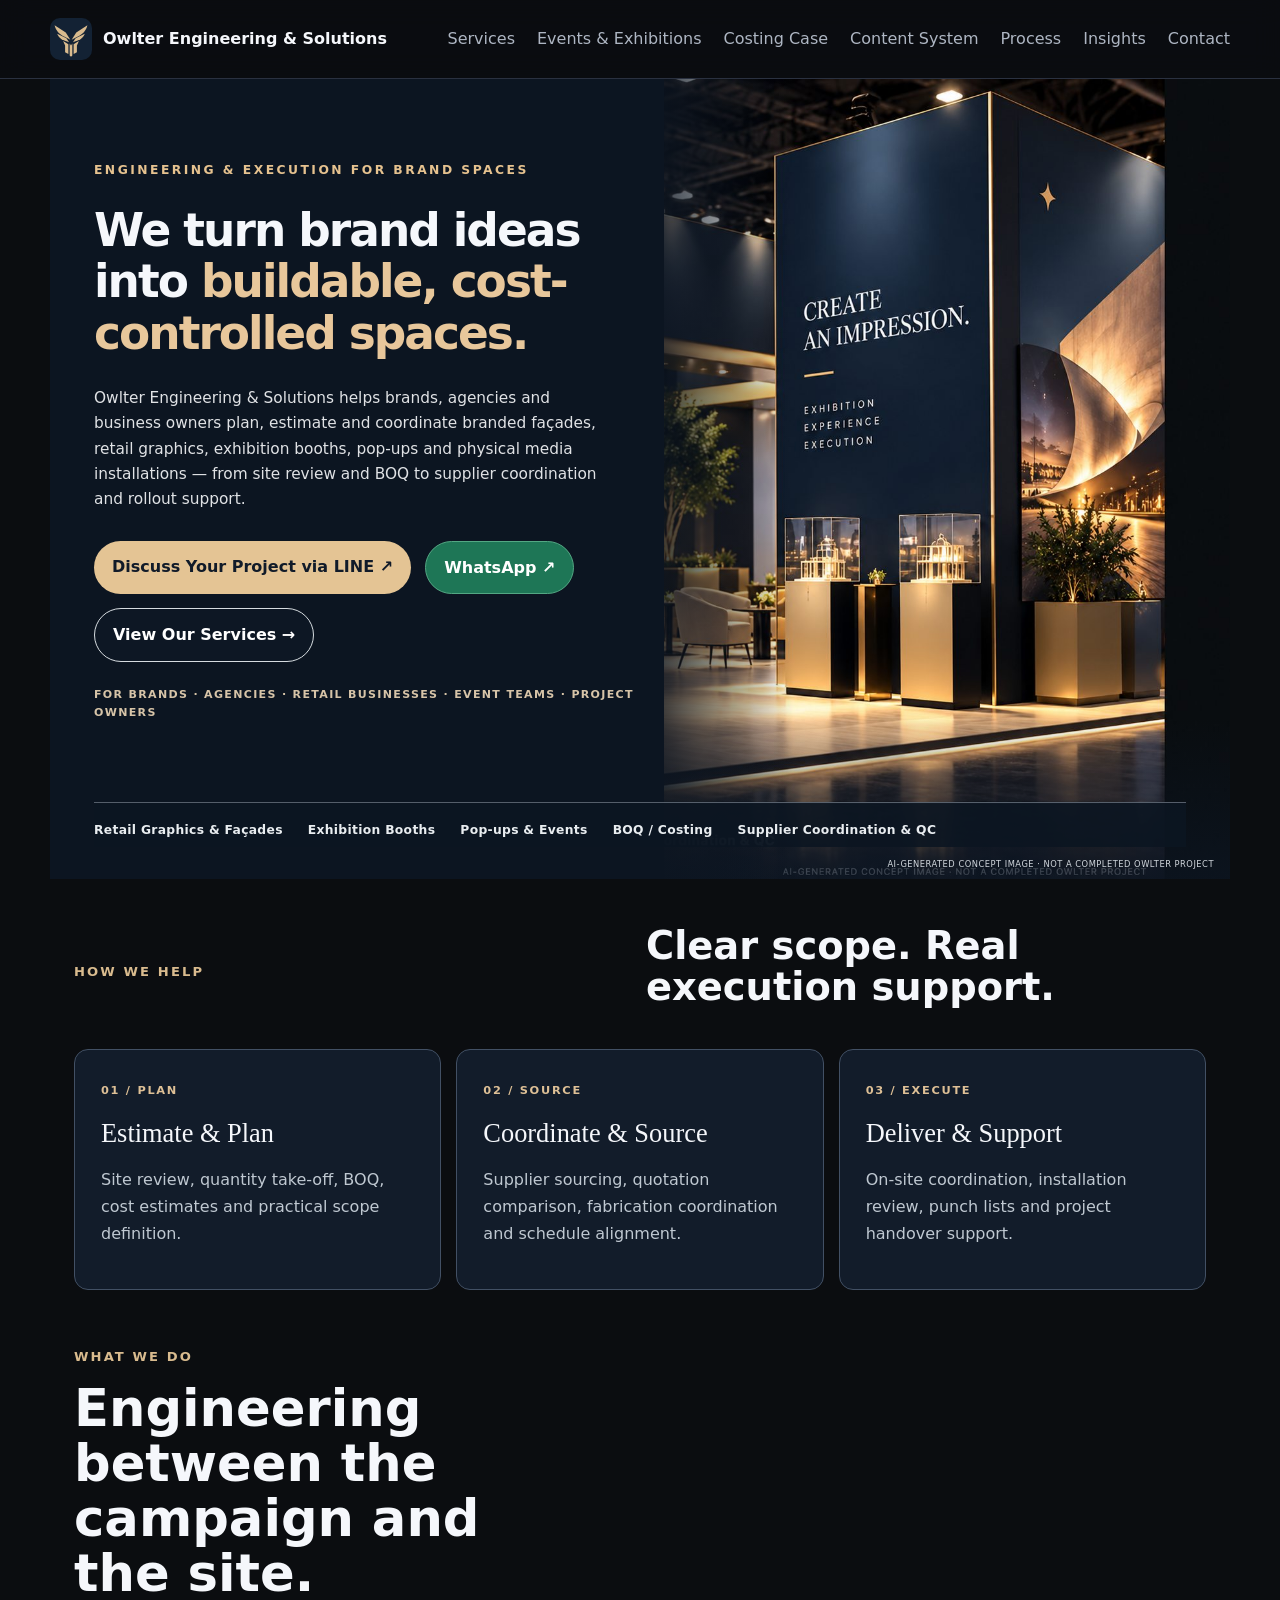
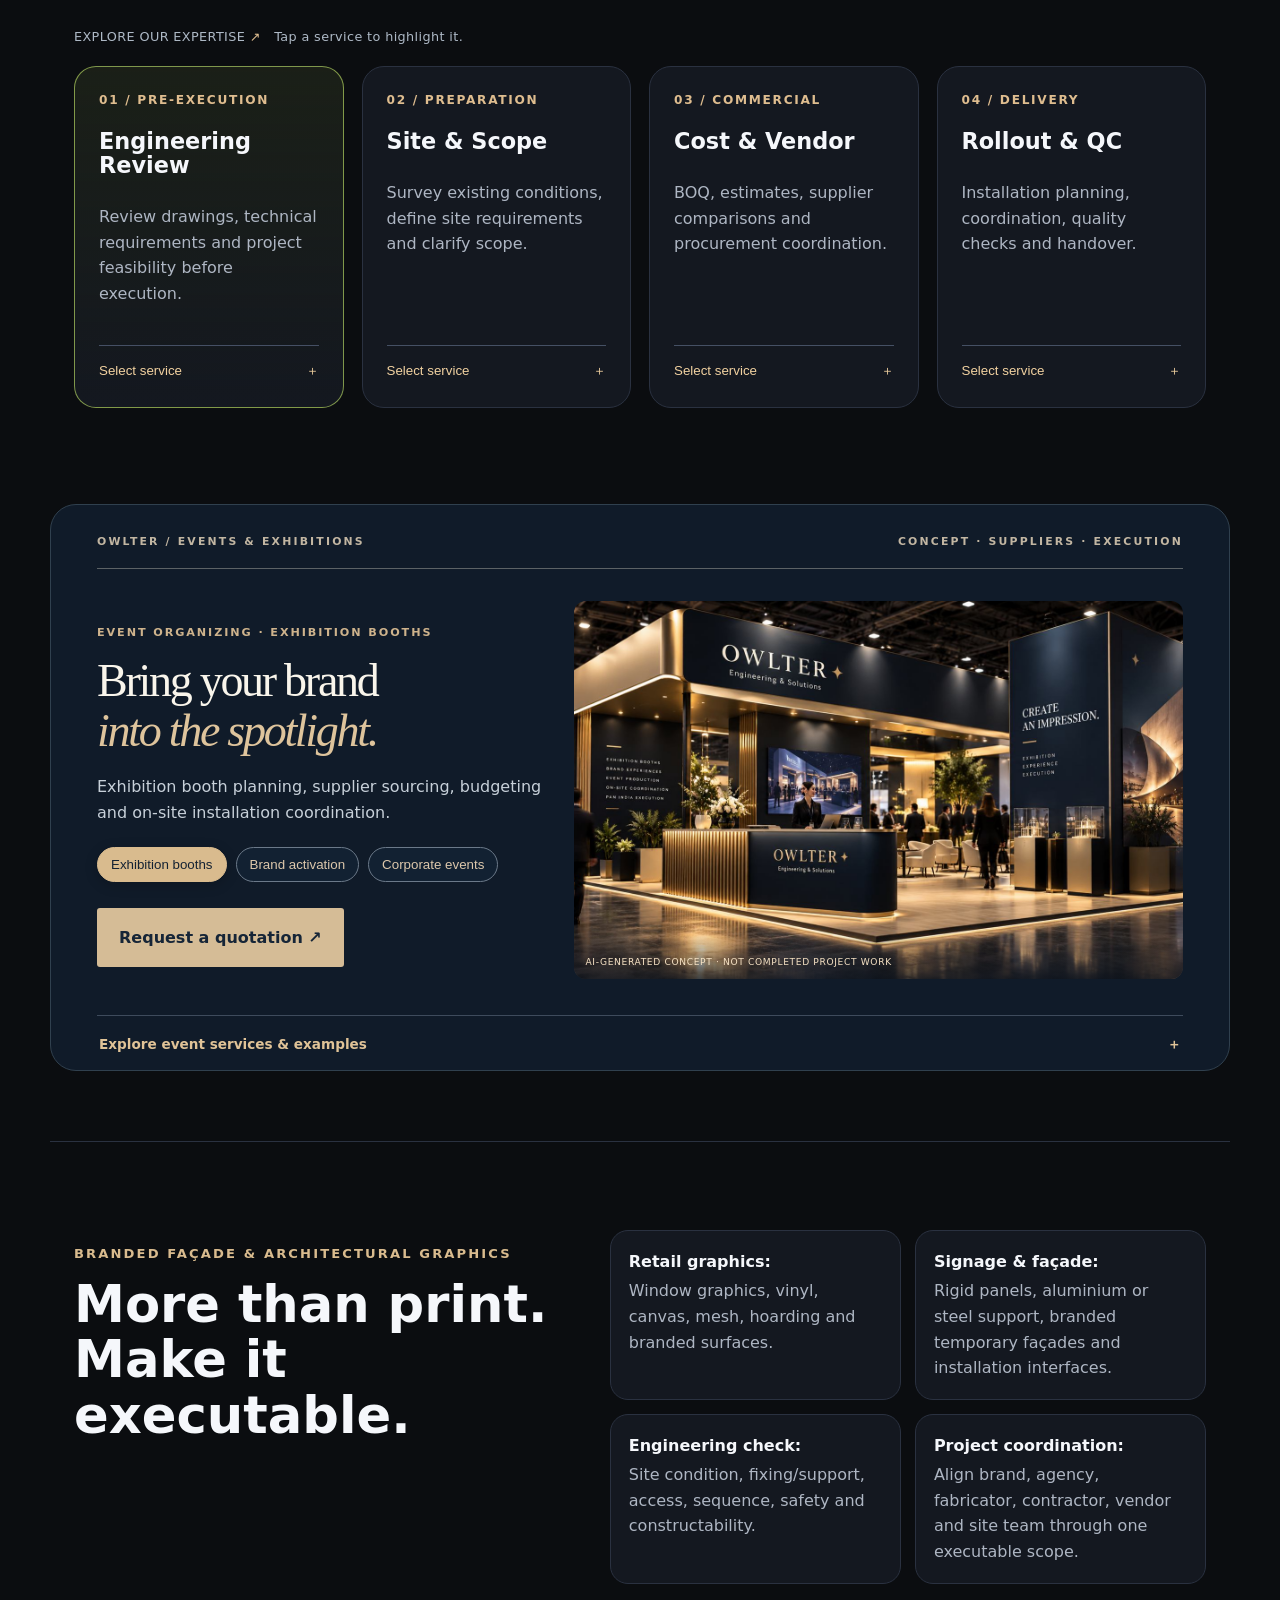
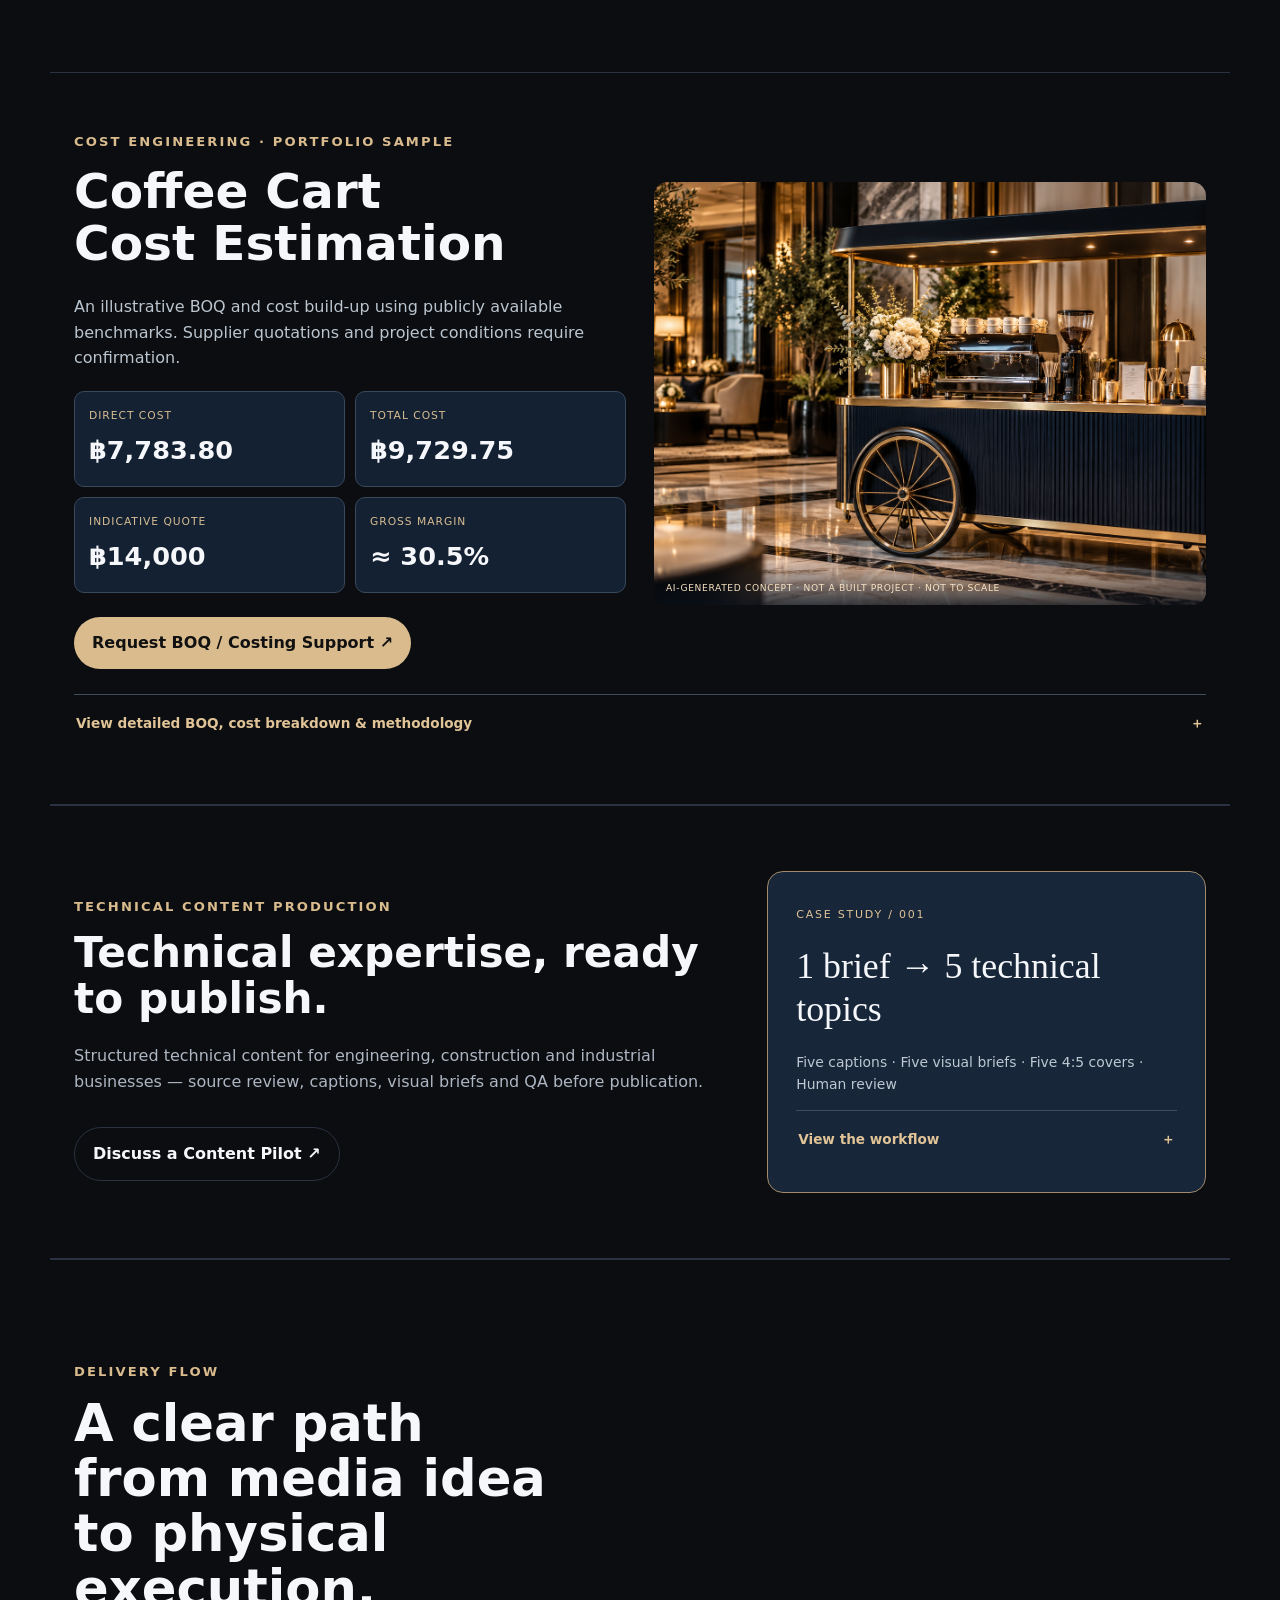
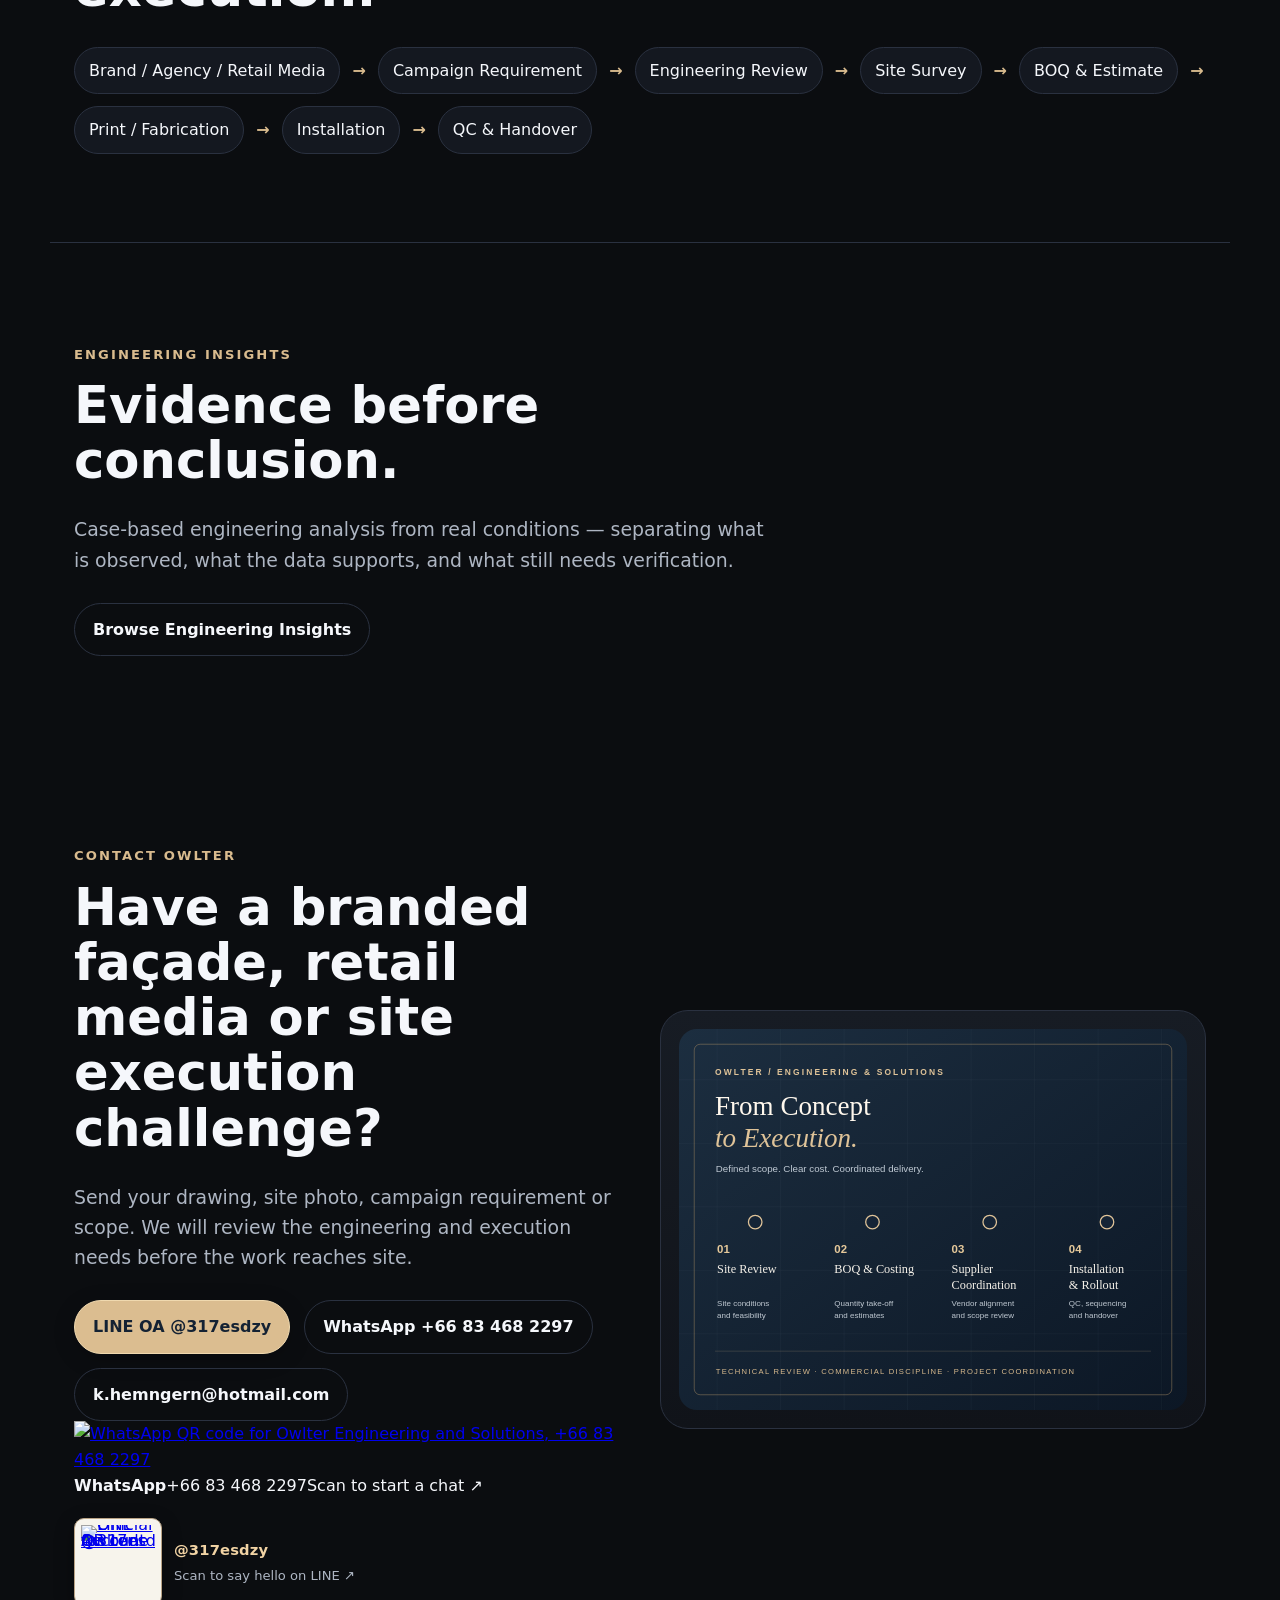
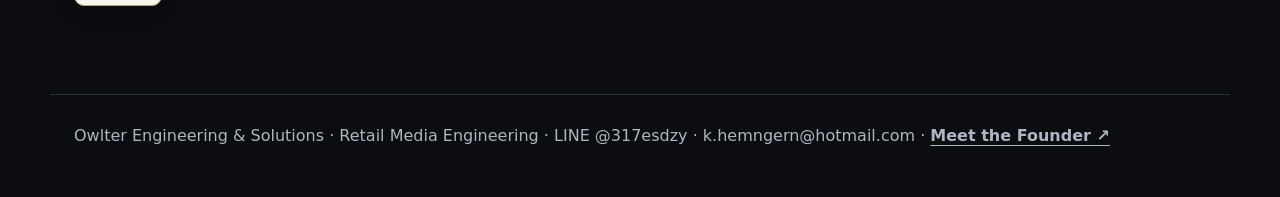
==== commit a7f52d5f: "Show scannable WhatsApp QR in contact section" ====
--- a/index.html
+++ b/index.html
@@ -172,6 +172,12 @@
           <a class="btn primary" href="https://line.me/R/ti/p/%40317esdzy" target="_blank" rel="noopener noreferrer">LINE OA @317esdzy</a>
           <a class="btn ghost" href="https://wa.me/66834682297?s=p" target="_blank" rel="noopener noreferrer">WhatsApp +66 83 468 2297</a>
           <a class="btn ghost" href="mailto:k.hemngern@hotmail.com">k.hemngern@hotmail.com</a>
+        </div>
+        <div class="owl-whatsapp-mini">
+          <a href="https://wa.me/66834682297?s=p" target="_blank" rel="noopener noreferrer" aria-label="Open WhatsApp chat with Owlter Engineering and Solutions">
+            <img src="https://api.qrserver.com/v1/create-qr-code/?size=240x240&amp;data=https%3A%2F%2Fwa.me%2F66834682297%3Fs%3Dp" alt="WhatsApp QR code for Owlter Engineering and Solutions, +66 83 468 2297" loading="lazy" width="120" height="120" />
+          </a>
+          <div><strong>WhatsApp</strong><span>+66 83 468 2297</span><span>Scan to start a chat ↗</span></div>
         </div>
         <div class="owl-line-mini">
           <a href="https://line.me/R/ti/p/%40317esdzy" target="_blank" rel="noopener noreferrer" aria-label="Scan or open Owlter LINE Official Account @317esdzy">
--- a/styles.css
+++ b/styles.css
@@ -395,3 +395,21 @@
 .home-capabilities + #services{margin-top:0}
 #services .eyebrow{margin-top:0}
 @media(max-width:850px){.home-capabilities{padding-top:28px;padding-bottom:18px}#services.section{padding-top:26px;padding-bottom:44px}}
+
+/* Responsive Owlter navigation + international contact */
+.mobile-menu-toggle{display:none}.homehero-whatsapp{background:#1e7656;color:#fff;border:1px solid #53a783}
+@media(max-width:850px){
+  .nav{position:sticky;display:flex;align-items:center;justify-content:space-between;gap:12px;padding:12px 20px;min-height:68px;z-index:100}
+  .nav .brand{flex:1 1 auto;min-width:0;max-width:calc(100% - 62px);font-size:clamp(.78rem,3.3vw,.95rem);overflow-wrap:break-word}
+  .nav .brand span{min-width:0}
+  .mobile-menu-toggle{display:flex;flex:none;flex-direction:column;justify-content:center;align-items:center;gap:5px;width:44px;height:44px;border:1px solid #6d7786;border-radius:10px;background:#172538;cursor:pointer}
+  .mobile-menu-toggle span{width:20px;height:2px;background:#e9d1a9;border-radius:2px}
+  .nav nav#primary-navigation{display:none;position:absolute;left:0;right:0;top:100%;padding:14px 20px 20px;background:#101b2a;border-bottom:1px solid #77664f;box-shadow:0 15px 24px #0006;flex-direction:column;align-items:stretch;gap:0;font-size:1rem}
+  .nav nav#primary-navigation.is-open{display:flex}
+  .nav nav#primary-navigation a{display:block;padding:12px 6px;border-bottom:1px solid #ffffff19}
+  .owl-homehero h1{font-size:clamp(2rem,9vw,3rem);line-height:1.12;overflow-wrap:normal}
+  .owl-homehero .homehero-content{min-width:0}
+  .owl-homehero .cta-row{display:flex;flex-direction:column;align-items:stretch;gap:10px}
+  .owl-homehero .cta-row .btn{text-align:center;width:100%;white-space:normal}
+}
+@media(max-width:380px){.nav .brand{font-size:.77rem}.owl-homehero h1{font-size:clamp(1.85rem,8.8vw,2.3rem)}}
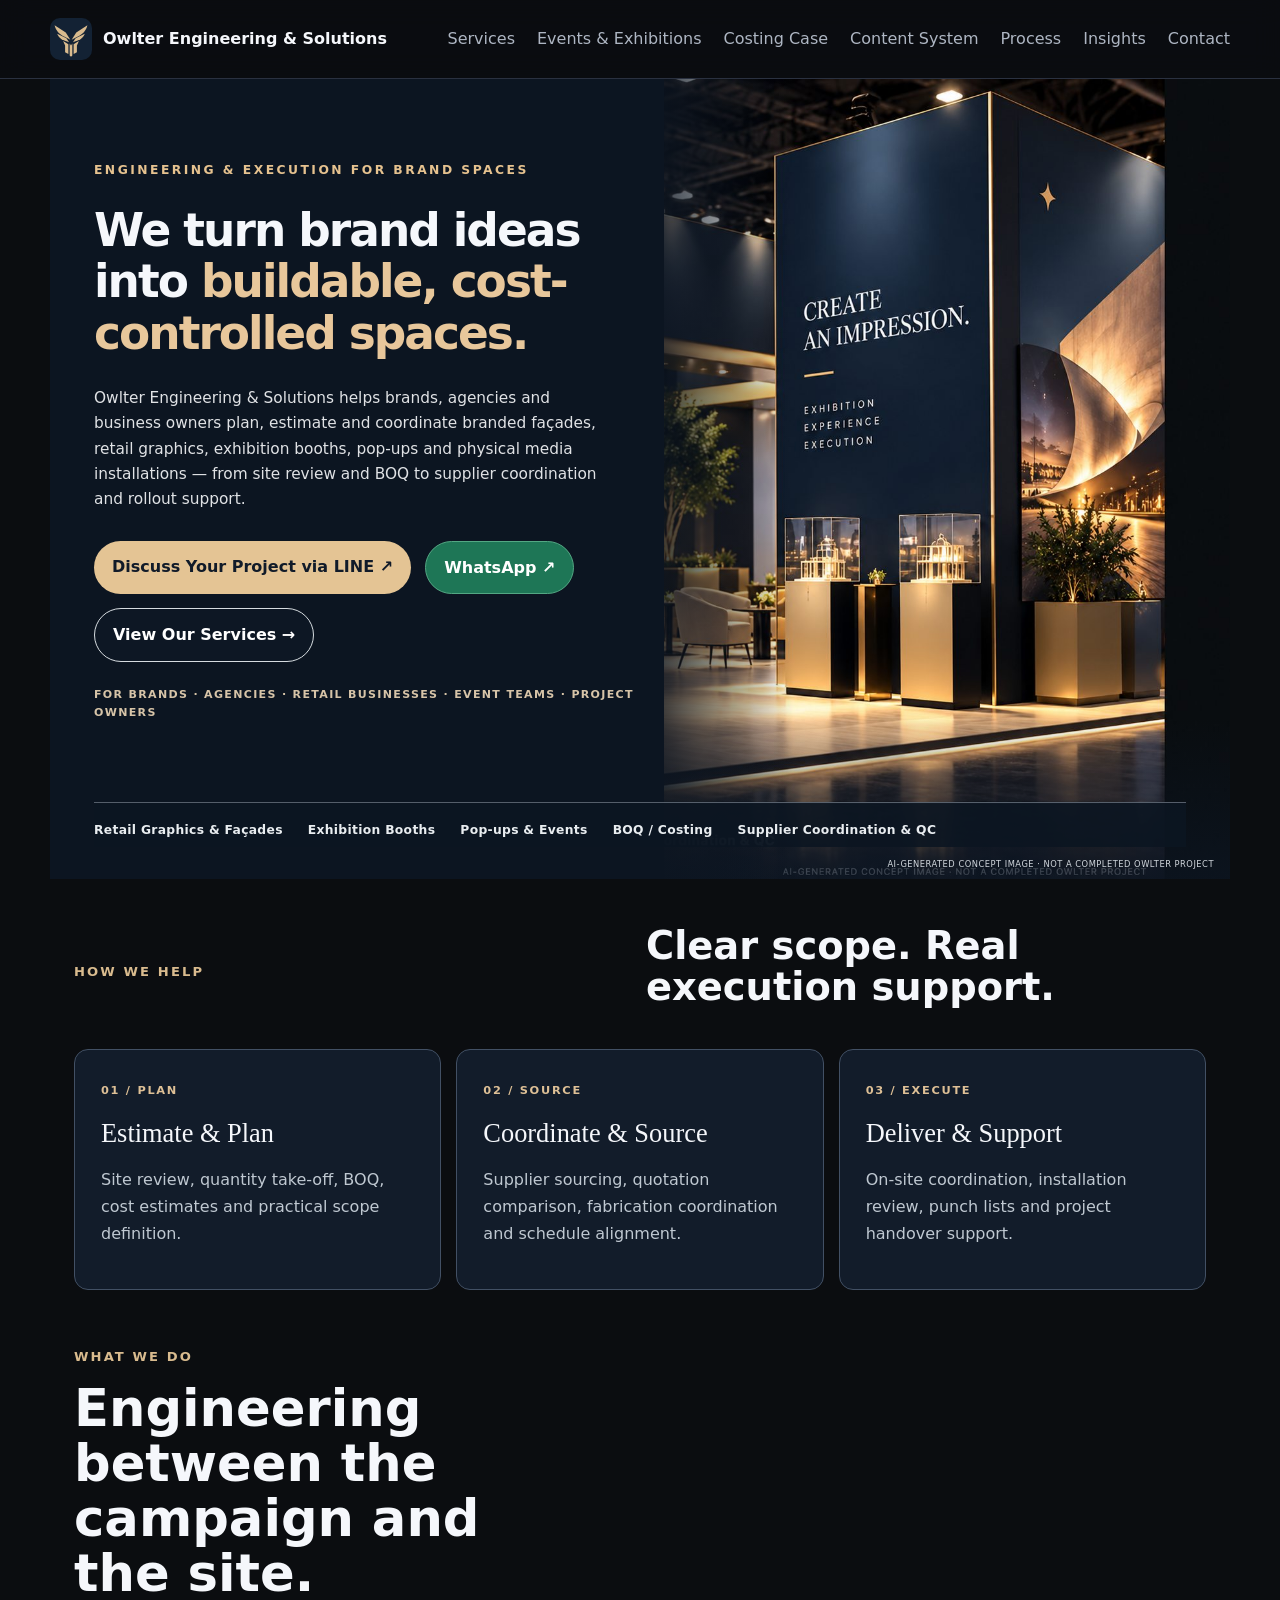
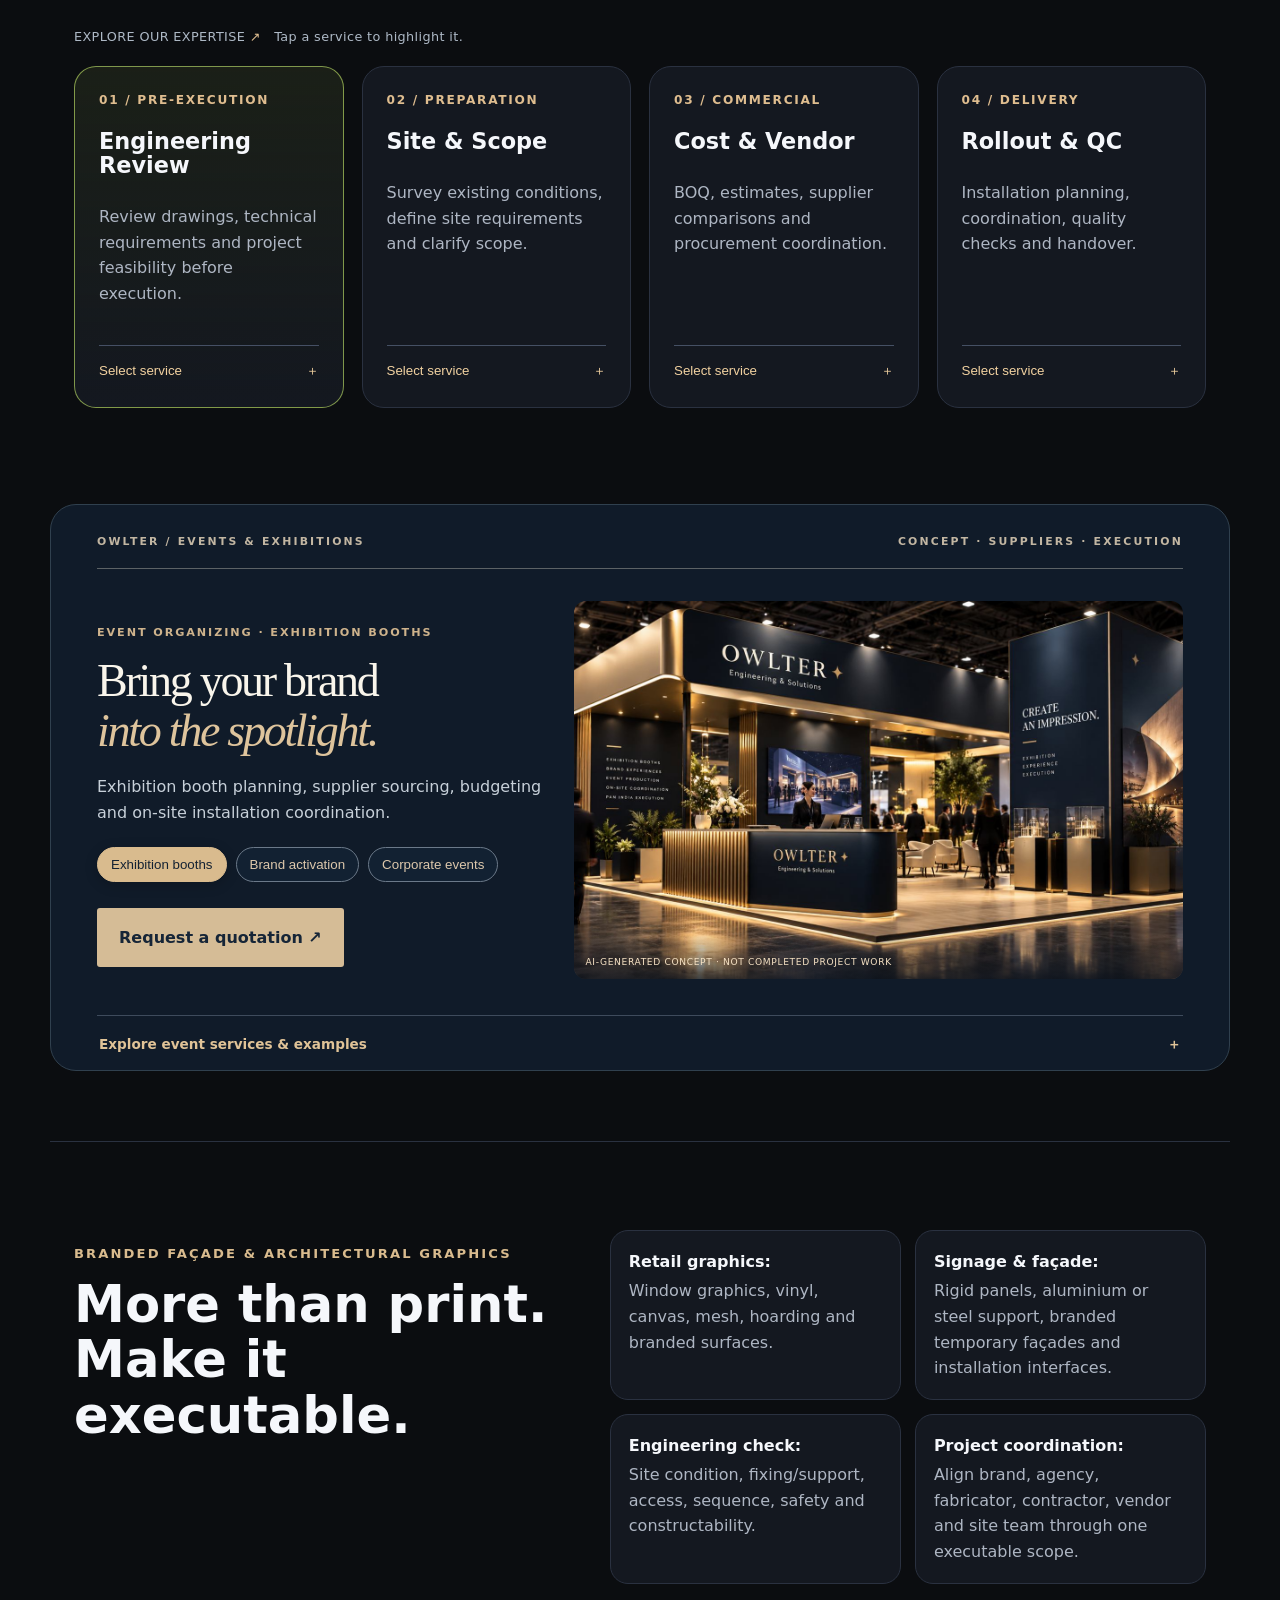
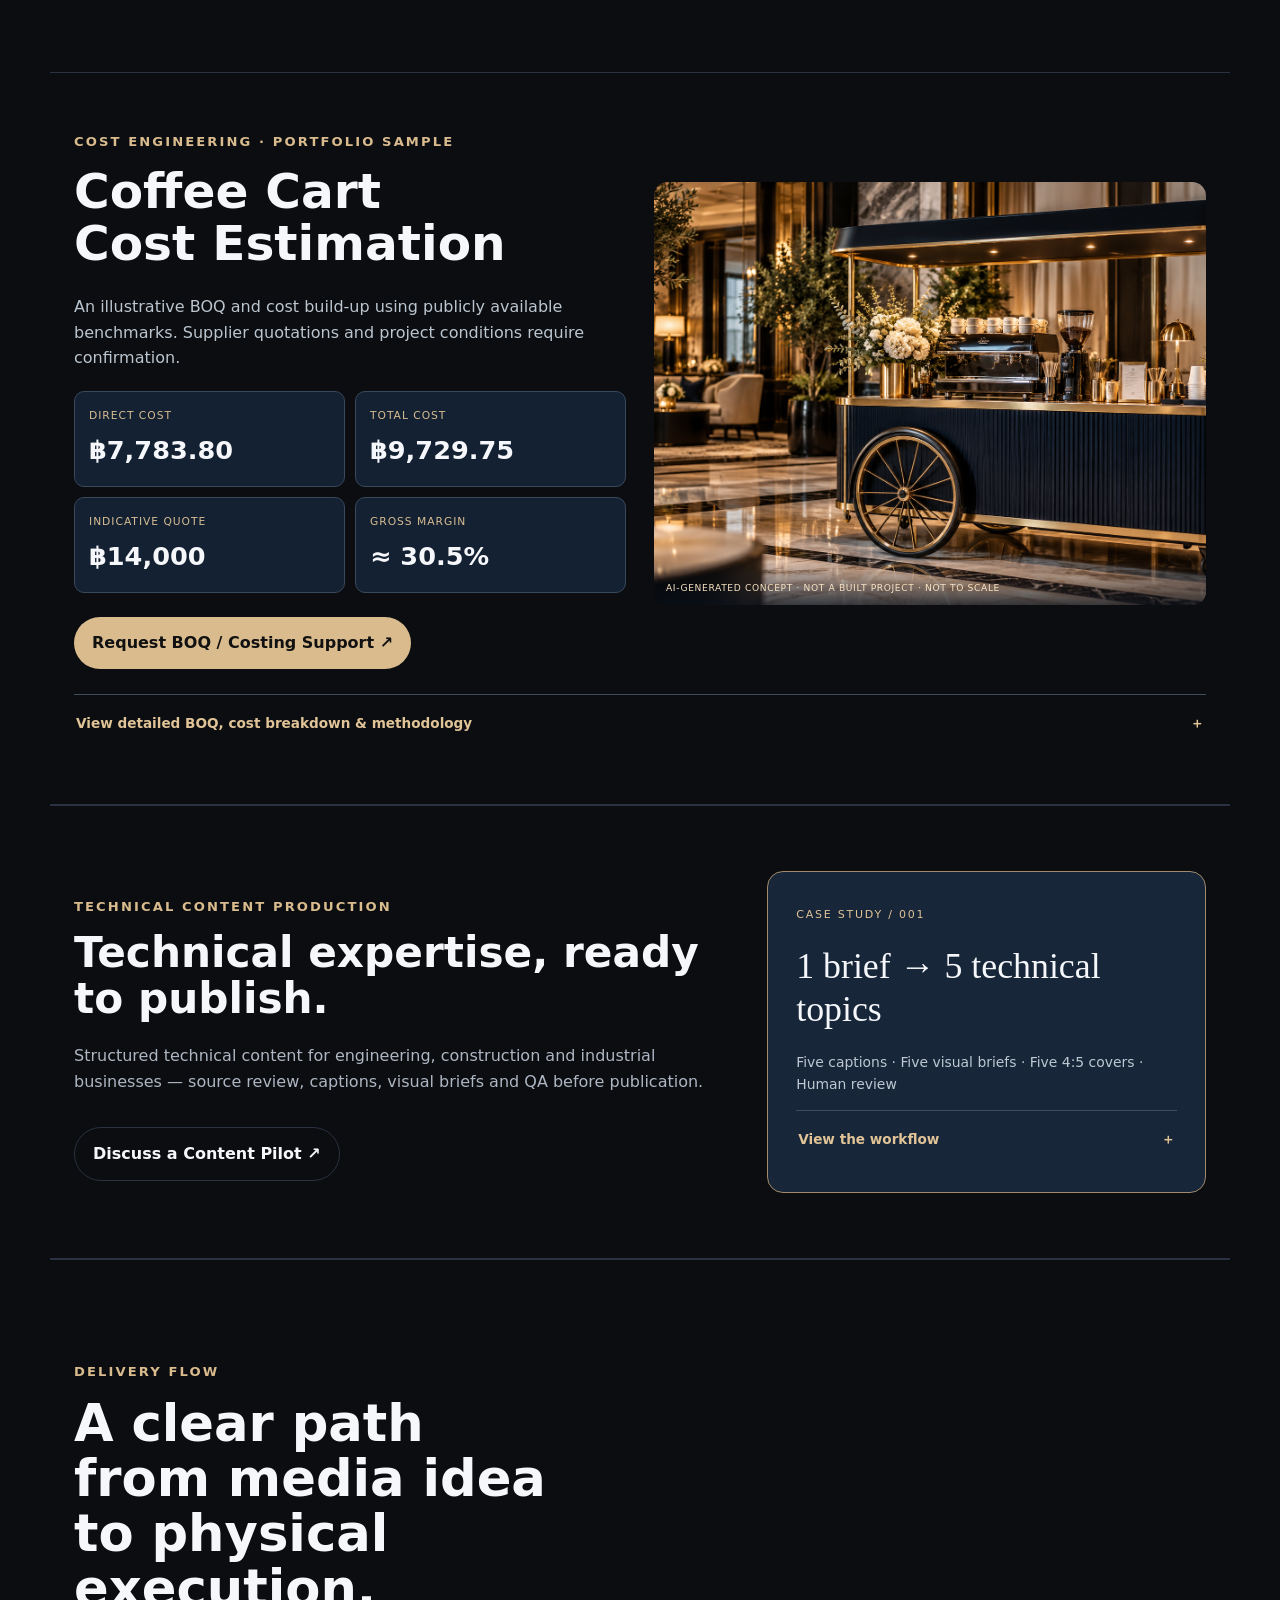
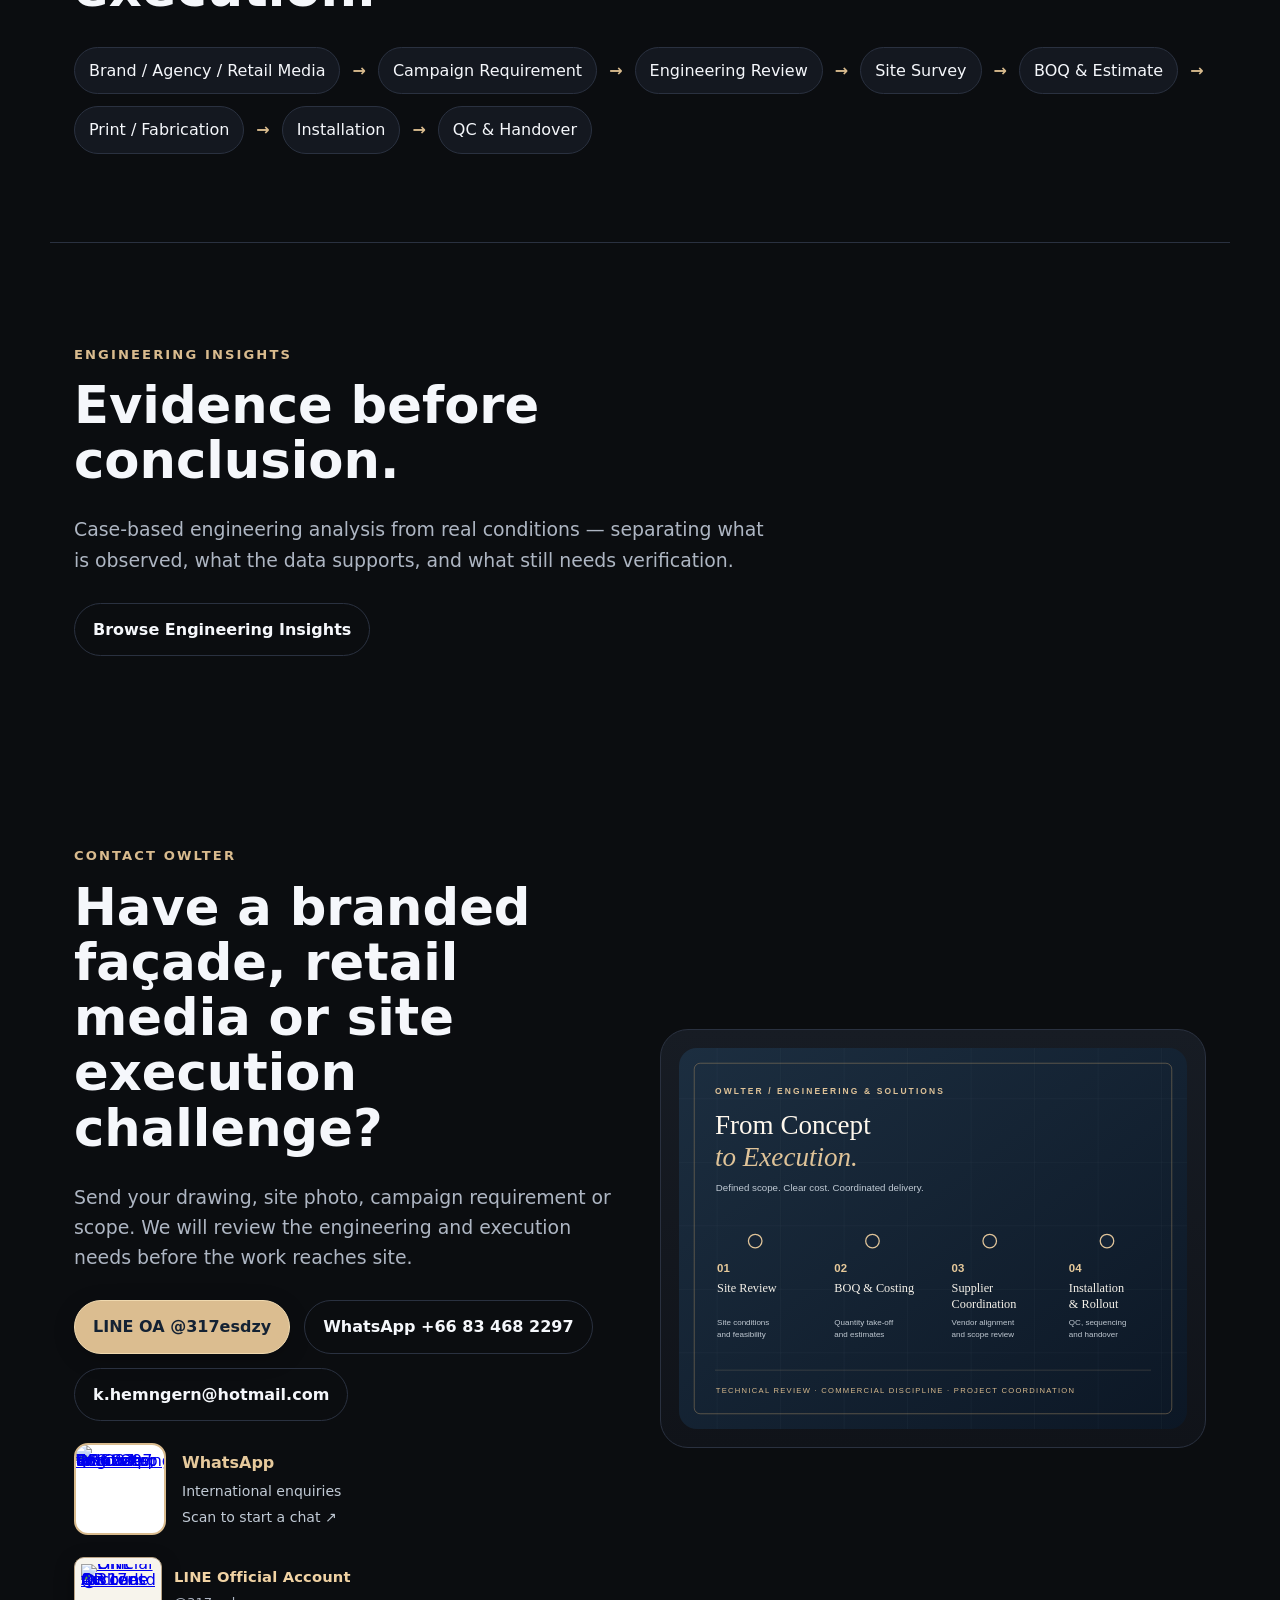
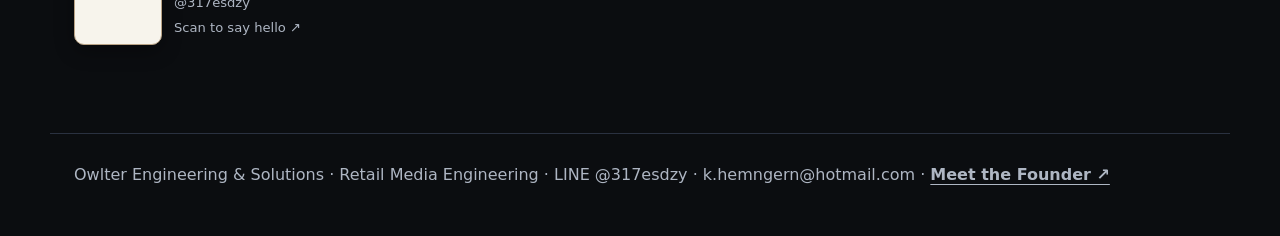
==== commit b7e386af: "Refine contact QR copy and matching presentation" ====
--- a/index.html
+++ b/index.html
@@ -173,17 +173,17 @@
           <a class="btn ghost" href="https://wa.me/66834682297?s=p" target="_blank" rel="noopener noreferrer">WhatsApp +66 83 468 2297</a>
           <a class="btn ghost" href="mailto:k.hemngern@hotmail.com">k.hemngern@hotmail.com</a>
         </div>
-        <div class="owl-whatsapp-mini">
+        <div class="owl-whatsapp-mini owl-contact-channel">
           <a href="https://wa.me/66834682297?s=p" target="_blank" rel="noopener noreferrer" aria-label="Open WhatsApp chat with Owlter Engineering and Solutions">
             <img src="https://api.qrserver.com/v1/create-qr-code/?size=240x240&amp;data=https%3A%2F%2Fwa.me%2F66834682297%3Fs%3Dp" alt="WhatsApp QR code for Owlter Engineering and Solutions, +66 83 468 2297" loading="lazy" width="120" height="120" />
           </a>
-          <div><strong>WhatsApp</strong><span>+66 83 468 2297</span><span>Scan to start a chat ↗</span></div>
-        </div>
-        <div class="owl-line-mini">
+          <div><strong>WhatsApp</strong><span class="channel-detail">International enquiries</span><span>Scan to start a chat ↗</span></div>
+        </div>
+        <div class="owl-line-mini owl-contact-channel">
           <a href="https://line.me/R/ti/p/%40317esdzy" target="_blank" rel="noopener noreferrer" aria-label="Scan or open Owlter LINE Official Account @317esdzy">
             <img src="https://qr-official.line.me/gs/M_317esdzy_GW.png?oat_content=qr" alt="LINE Official Account QR code for Owlter @317esdzy" loading="lazy" width="88" height="88" />
           </a>
-          <div><strong>@317esdzy</strong><span>Scan to say hello on LINE ↗</span></div>
+          <div><strong>LINE Official Account</strong><span class="channel-detail">@317esdzy</span><span>Scan to say hello ↗</span></div>
         </div>
       </div>
       <div class="contact-visual-wrap"><img src="/contact-visual.svg" alt="Owlter retail media engineering contact visual" /></div>
--- a/styles.css
+++ b/styles.css
@@ -413,3 +413,20 @@
   .owl-homehero .cta-row .btn{text-align:center;width:100%;white-space:normal}
 }
 @media(max-width:380px){.nav .brand{font-size:.77rem}.owl-homehero h1{font-size:clamp(1.85rem,8.8vw,2.3rem)}}
+
+/* WhatsApp QR alongside existing LINE QR in contact section */
+.owl-whatsapp-mini{display:flex;align-items:center;gap:18px;margin:22px 0;padding:16px;border:1px solid #344355;border-radius:16px;background:#142132}
+.owl-whatsapp-mini a{display:block;flex:none;padding:8px;background:#fff;border-radius:12px;line-height:0}
+.owl-whatsapp-mini img{display:block;width:112px;height:112px;object-fit:contain}
+.owl-whatsapp-mini div{display:flex;flex-direction:column;gap:4px;min-width:0}
+.owl-whatsapp-mini strong{color:#e6c99c;font-size:1.05rem}
+.owl-whatsapp-mini span{color:#c1cad5;font-size:.9rem;overflow-wrap:anywhere}
+@media(max-width:380px){.owl-whatsapp-mini{gap:12px;padding:12px}.owl-whatsapp-mini img{width:96px;height:96px}}
+
+/* Match LINE and WhatsApp QR presentation */
+.owl-whatsapp-mini{background:transparent;border:0;border-radius:0;padding:0;margin:22px 0;gap:16px}
+.owl-whatsapp-mini a{padding:0;border:2px solid #d9bb8e;border-radius:14px;overflow:hidden;background:#fff}
+.owl-whatsapp-mini img{width:88px;height:88px}
+.owl-whatsapp-mini strong{font-size:1rem}
+.owl-whatsapp-mini span{font-size:.88rem}
+@media(max-width:380px){.owl-whatsapp-mini img{width:88px;height:88px}}
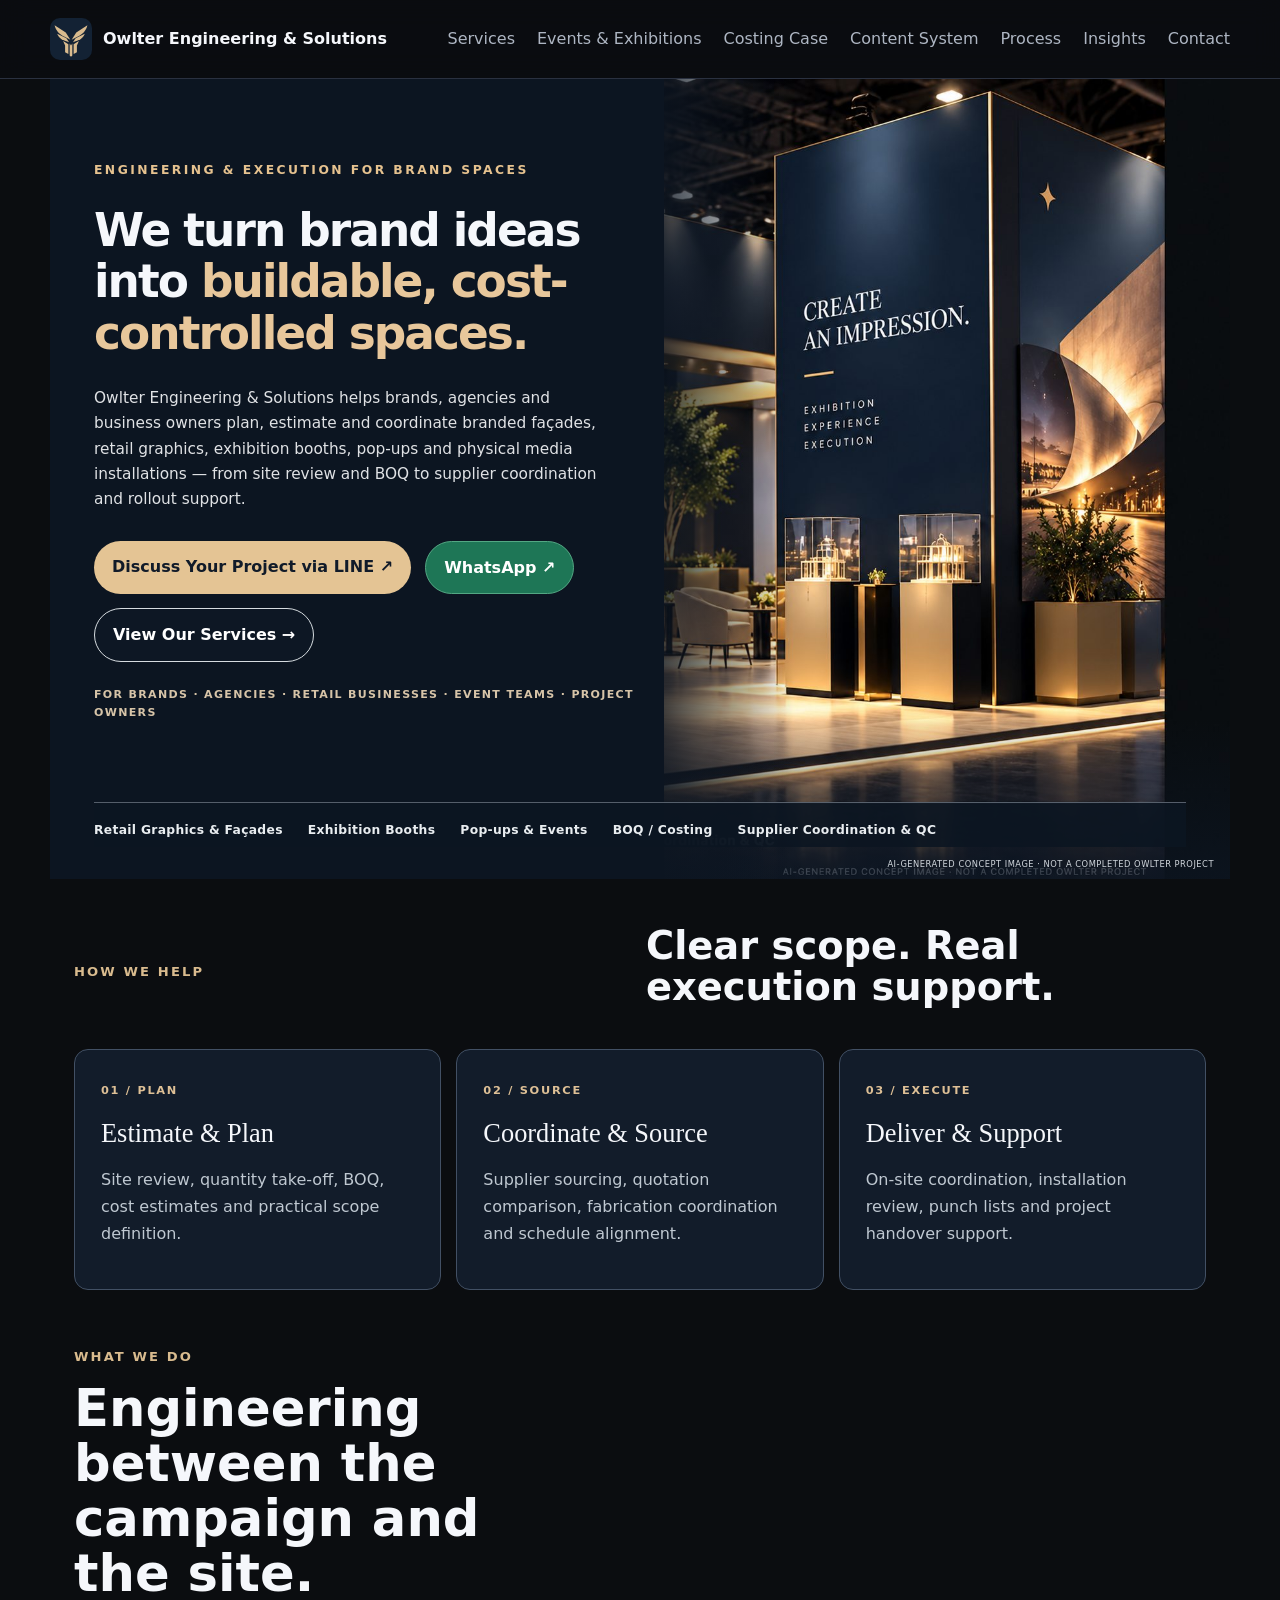
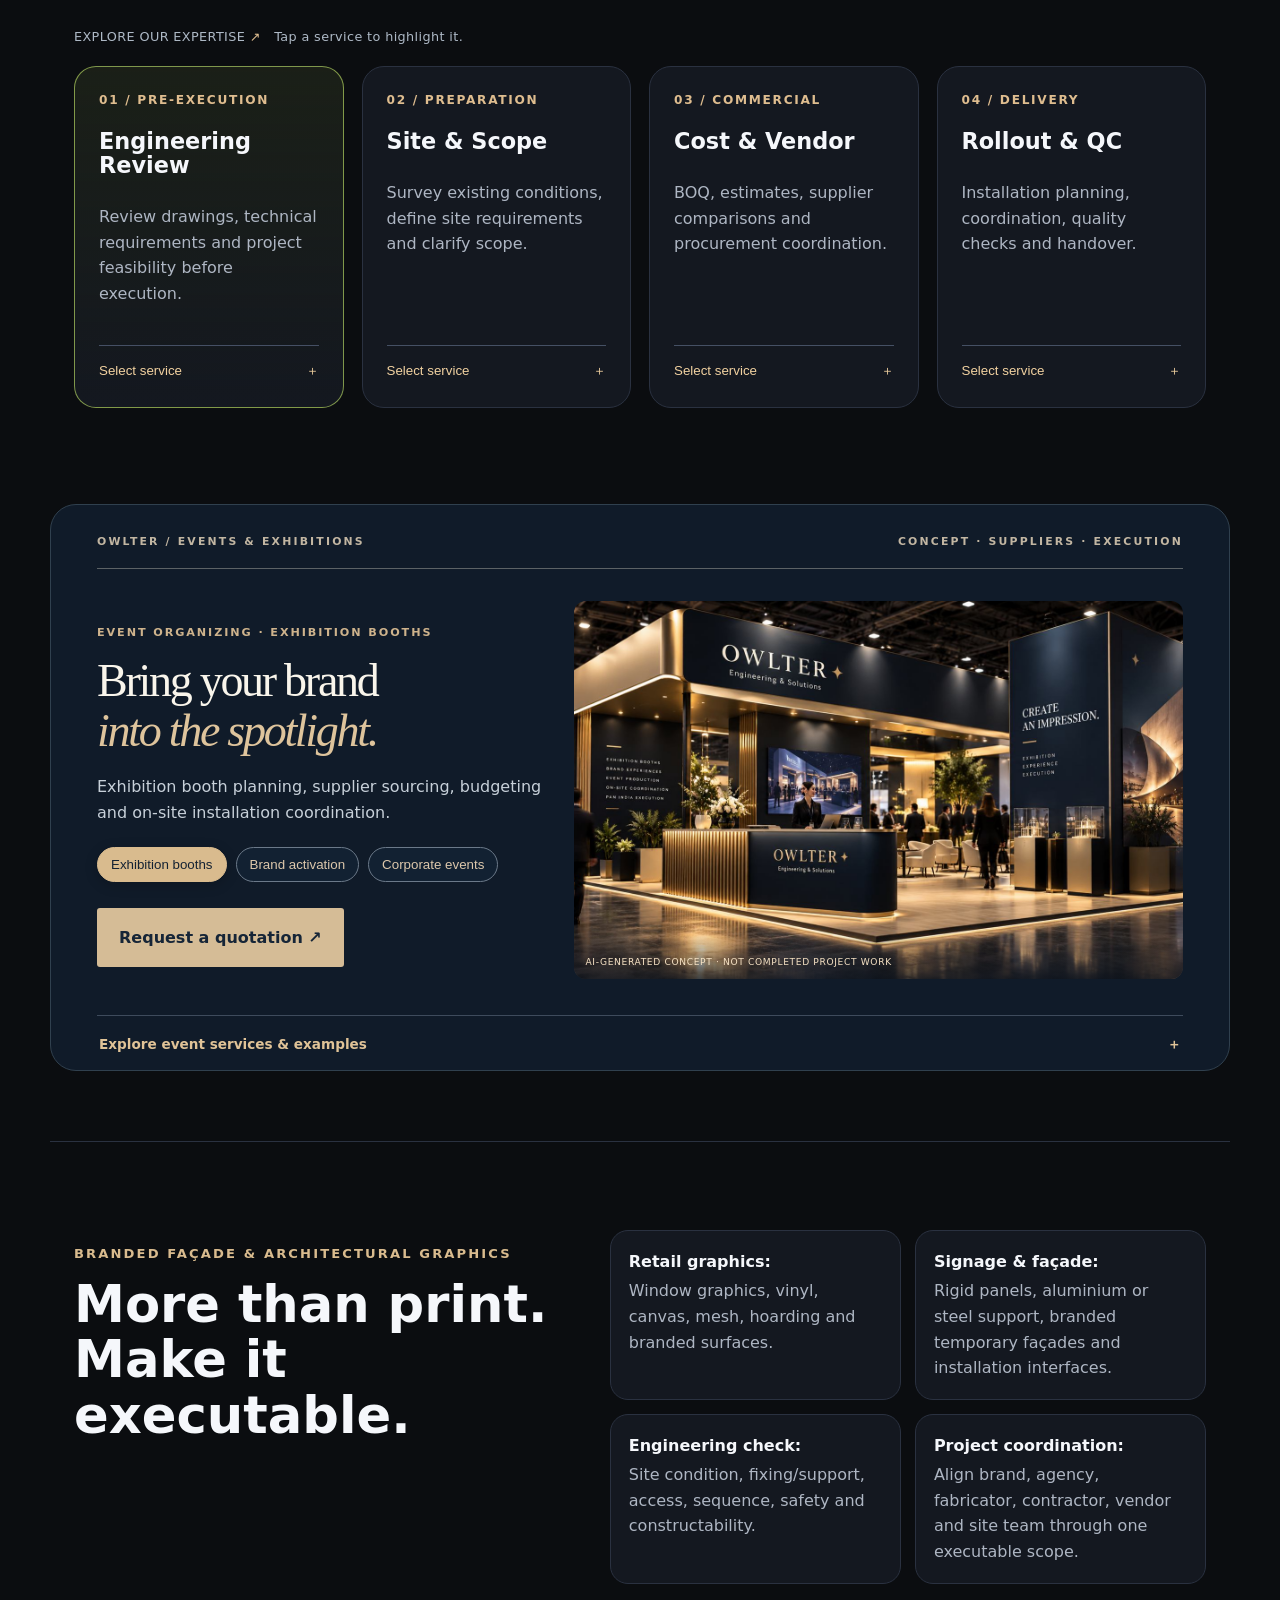
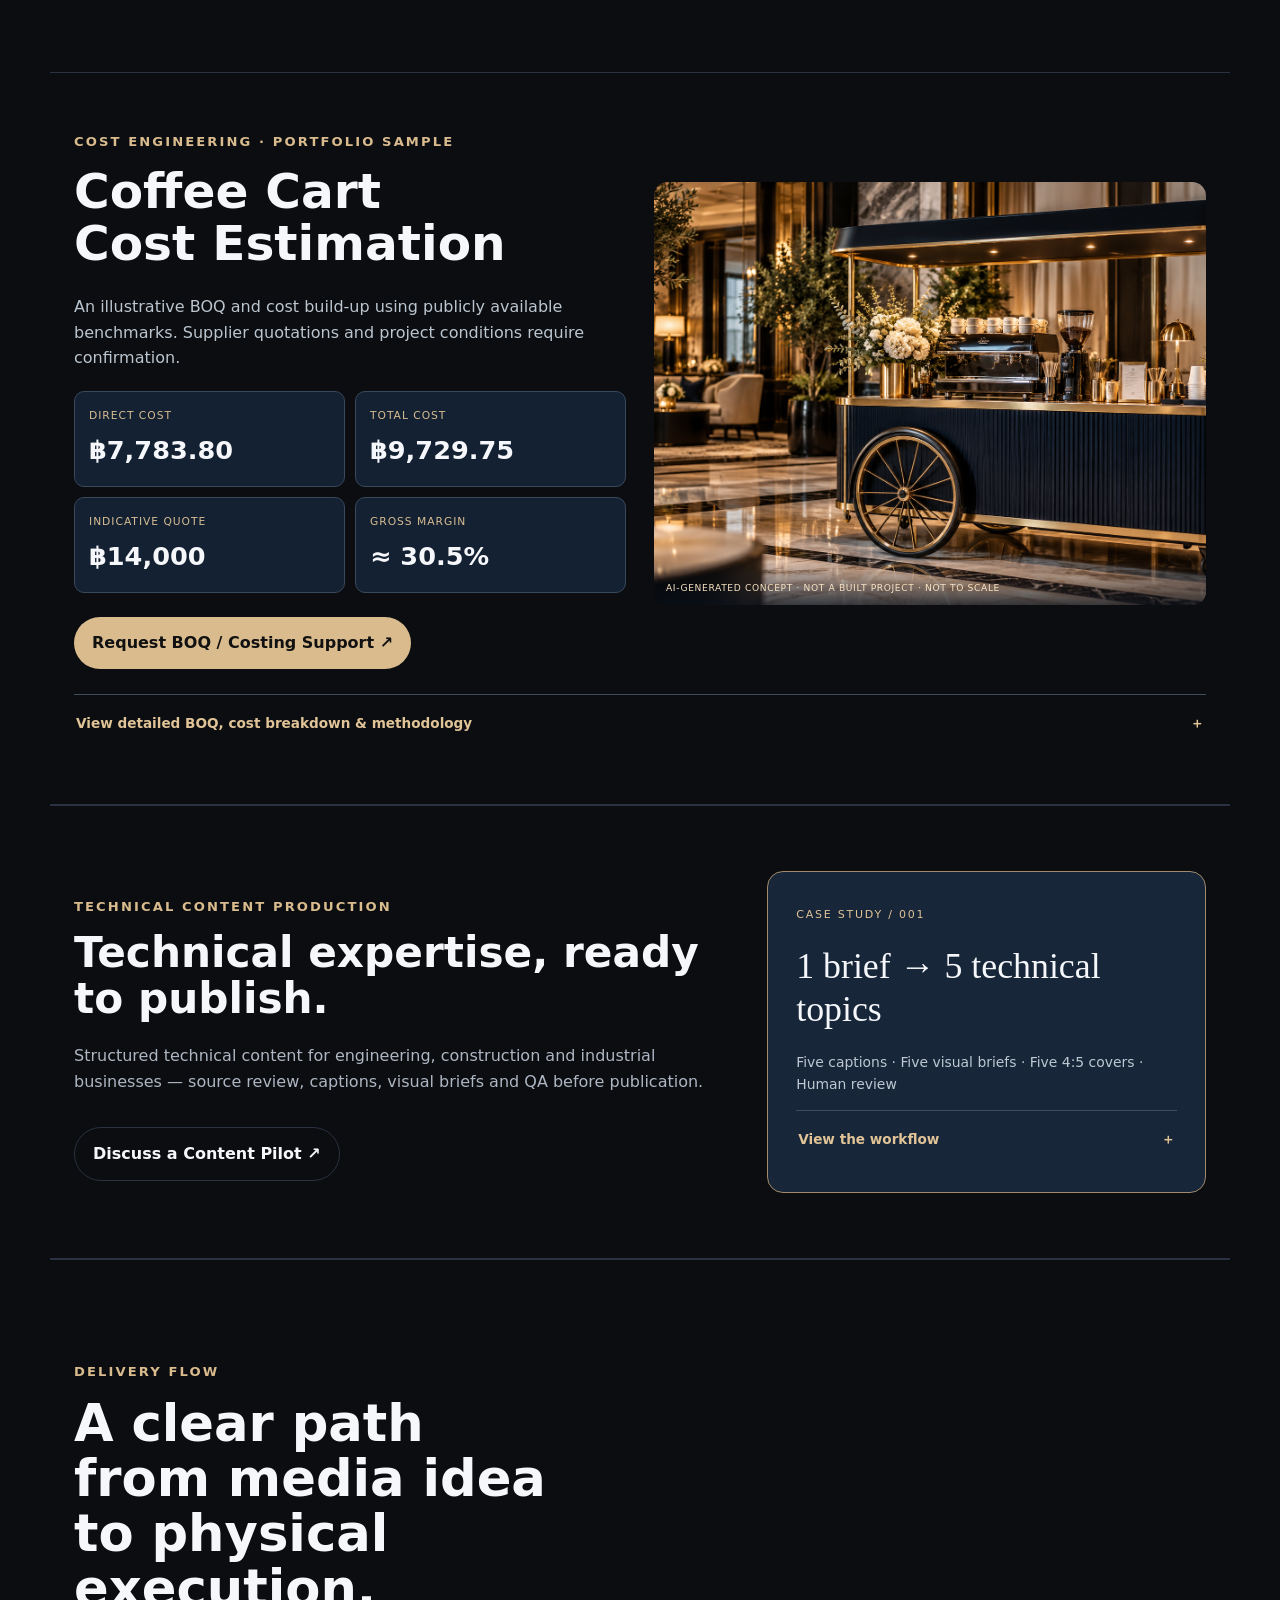
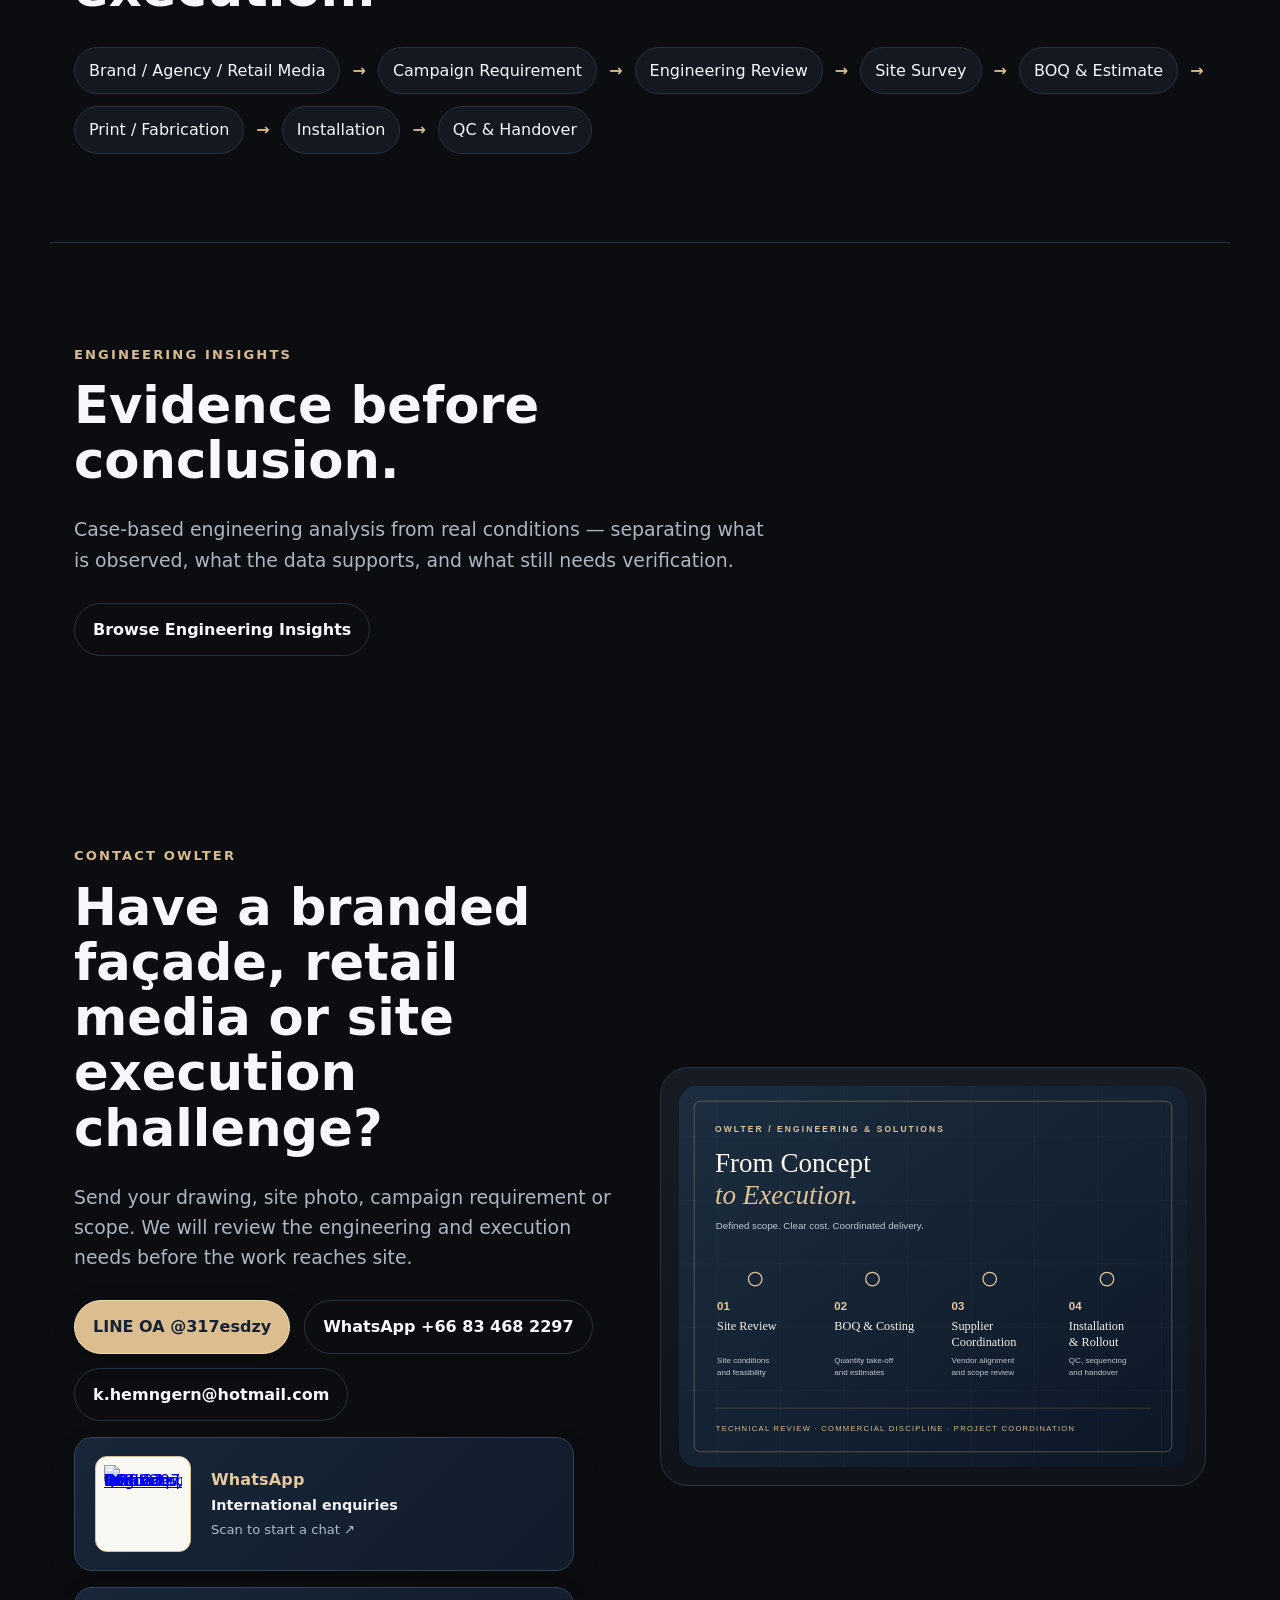
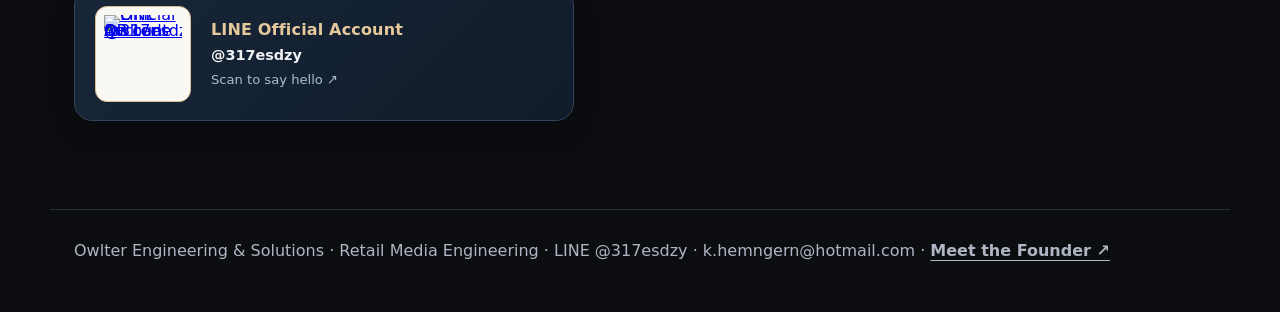
==== commit e13f2fd2: "Use WhatsApp brand green for scannable QR code" ====
--- a/index.html
+++ b/index.html
@@ -175,7 +175,7 @@
         </div>
         <div class="owl-whatsapp-mini owl-contact-channel">
           <a href="https://wa.me/66834682297?s=p" target="_blank" rel="noopener noreferrer" aria-label="Open WhatsApp chat with Owlter Engineering and Solutions">
-            <img src="https://api.qrserver.com/v1/create-qr-code/?size=240x240&amp;data=https%3A%2F%2Fwa.me%2F66834682297%3Fs%3Dp" alt="WhatsApp QR code for Owlter Engineering and Solutions, +66 83 468 2297" loading="lazy" width="120" height="120" />
+            <img src="https://api.qrserver.com/v1/create-qr-code/?size=240x240&amp;color=25D366&amp;bgcolor=FFFFFF&amp;data=https%3A%2F%2Fwa.me%2F66834682297%3Fs%3Dp" alt="WhatsApp QR code for Owlter Engineering and Solutions, +66 83 468 2297" loading="lazy" width="120" height="120" />
           </a>
           <div><strong>WhatsApp</strong><span class="channel-detail">International enquiries</span><span>Scan to start a chat ↗</span></div>
         </div>
--- a/styles.css
+++ b/styles.css
@@ -430,3 +430,14 @@
 .owl-whatsapp-mini strong{font-size:1rem}
 .owl-whatsapp-mini span{font-size:.88rem}
 @media(max-width:380px){.owl-whatsapp-mini img{width:88px;height:88px}}
+
+/* Contact art direction: two matching, quiet navy-and-champagne QR rows */
+#contact .owl-contact-channel{display:grid;grid-template-columns:96px minmax(0,1fr);align-items:center;gap:20px;width:100%;max-width:500px;margin:16px 0 0;padding:18px 20px;background:linear-gradient(135deg,#172638,#111c2b);border:1px solid #354458;border-radius:18px;box-shadow:0 12px 28px #0002}
+#contact .owl-contact-channel>a{display:grid;place-items:center;width:96px;height:96px;padding:8px;background:#faf8f3;border:1px solid #d7bd93;border-radius:12px;overflow:hidden;box-shadow:none;line-height:0}
+#contact .owl-contact-channel img{display:block;width:78px;height:78px;object-fit:contain}
+#contact .owl-contact-channel>div{display:flex;flex-direction:column;gap:4px;min-width:0}
+#contact .owl-contact-channel strong{font-size:1rem;line-height:1.3;letter-spacing:.01em;color:#e5c99c}
+#contact .owl-contact-channel span{font-size:.82rem;line-height:1.45;color:#aebdce;overflow-wrap:anywhere}
+#contact .owl-contact-channel .channel-detail{color:#f1f2f4;font-size:.9rem;font-weight:600}
+#contact .owl-contact-channel a:focus-visible{outline:2px solid #f2d6a5;outline-offset:3px}
+@media(max-width:420px){#contact .owl-contact-channel{grid-template-columns:84px minmax(0,1fr);gap:14px;padding:14px}#contact .owl-contact-channel>a{width:84px;height:84px;padding:7px}#contact .owl-contact-channel img{width:68px;height:68px}#contact .owl-contact-channel strong{font-size:.92rem}}
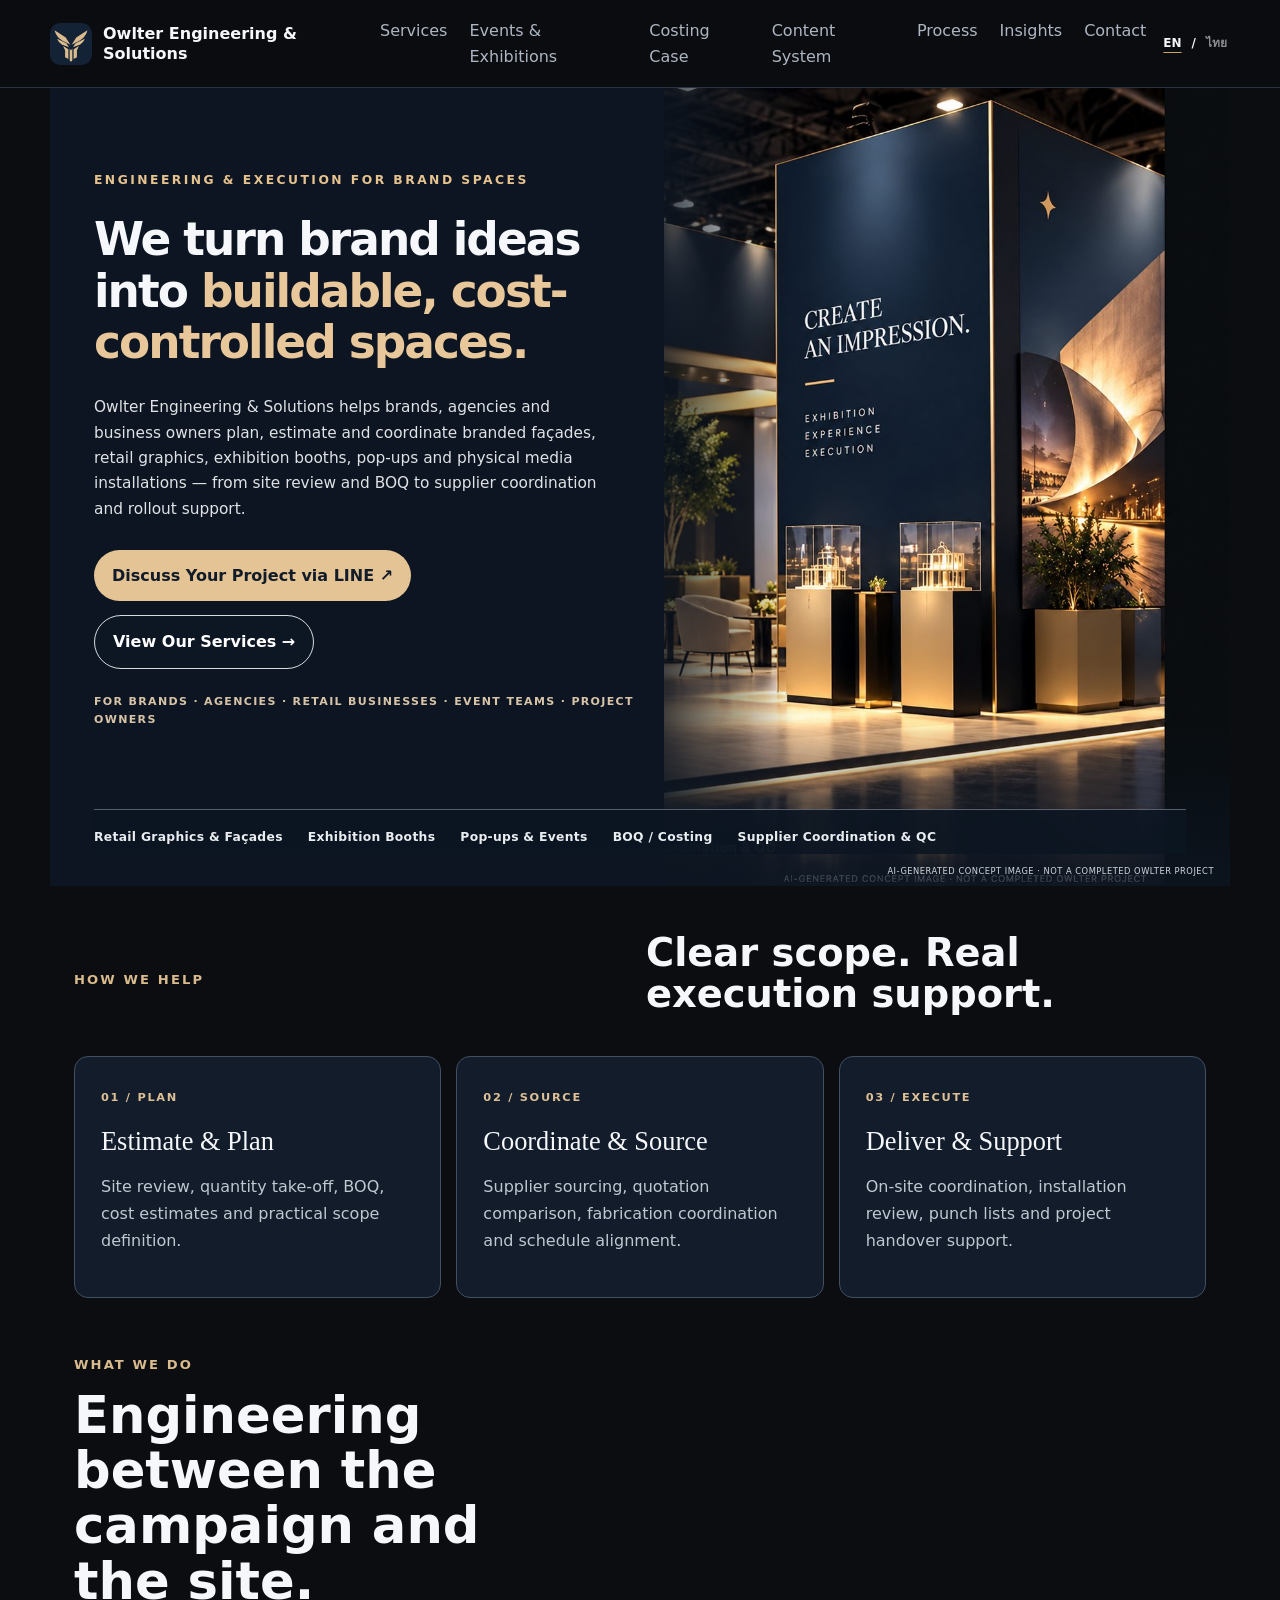
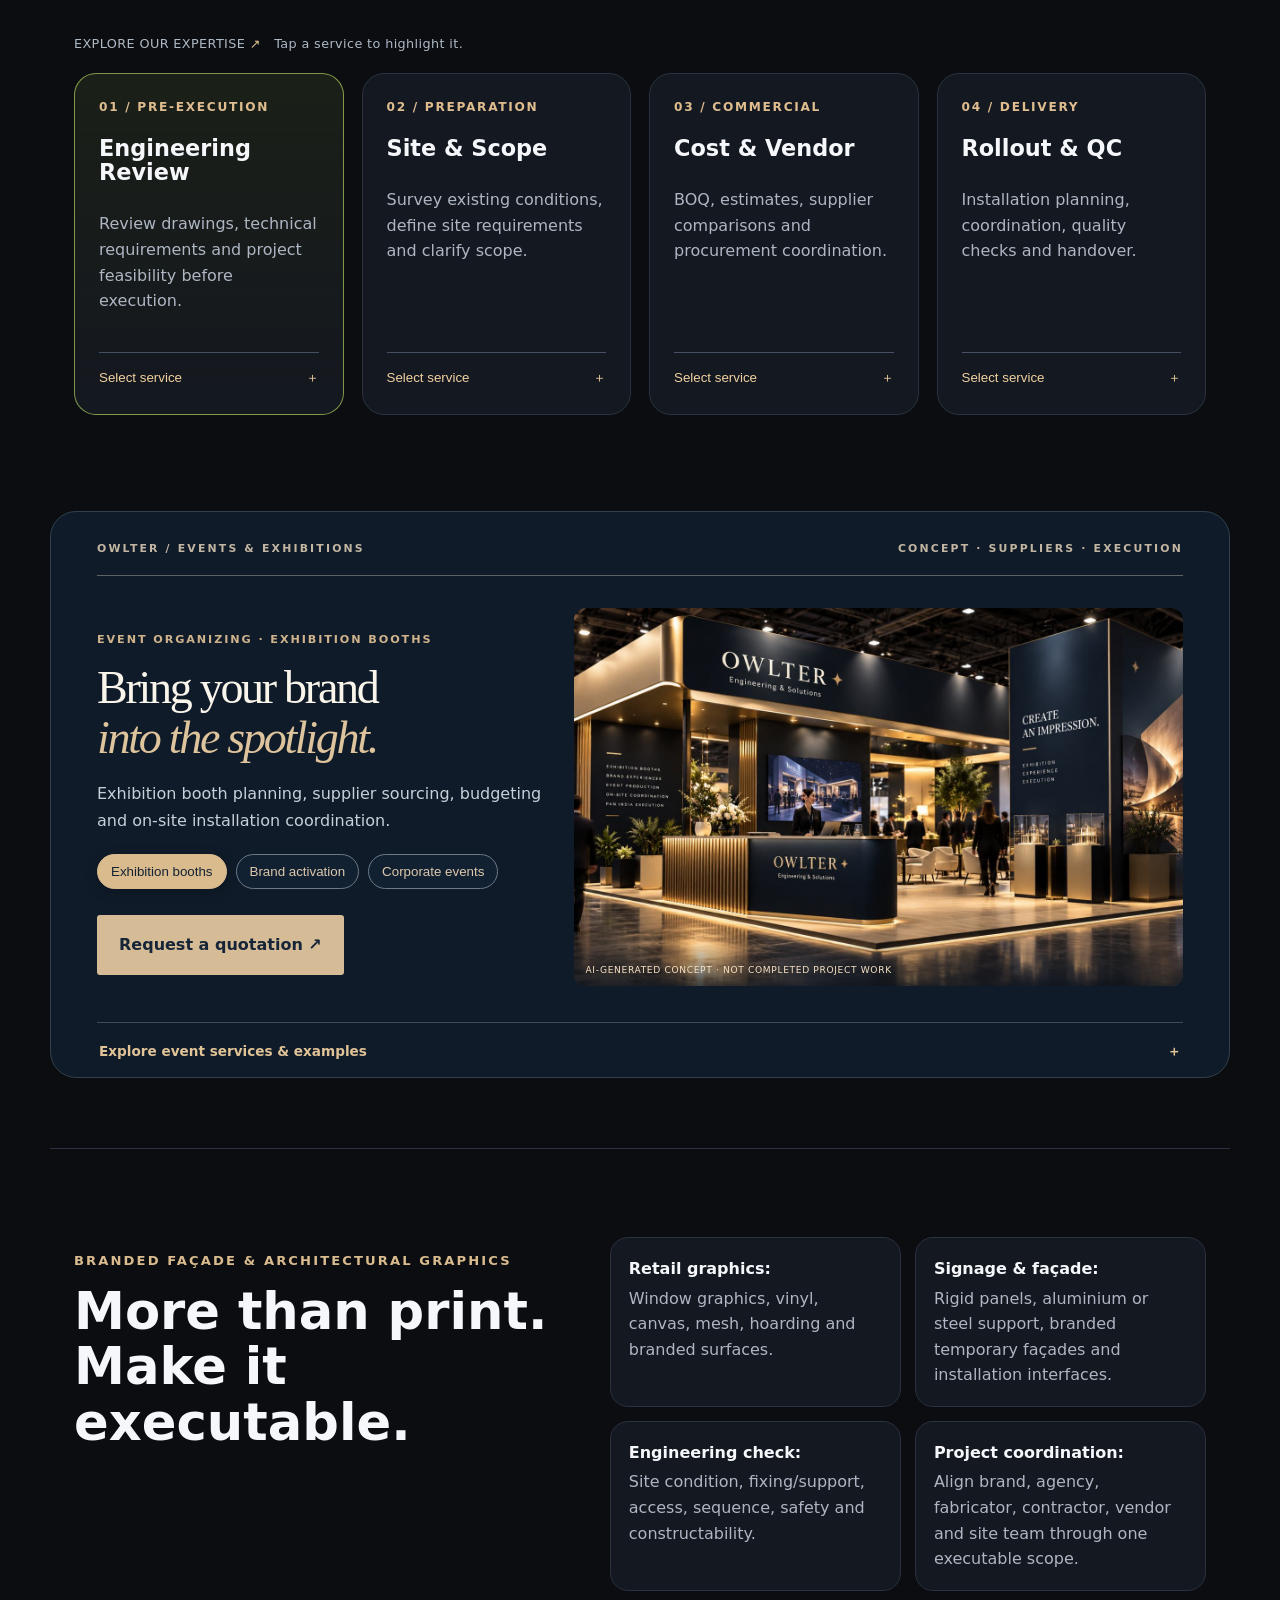
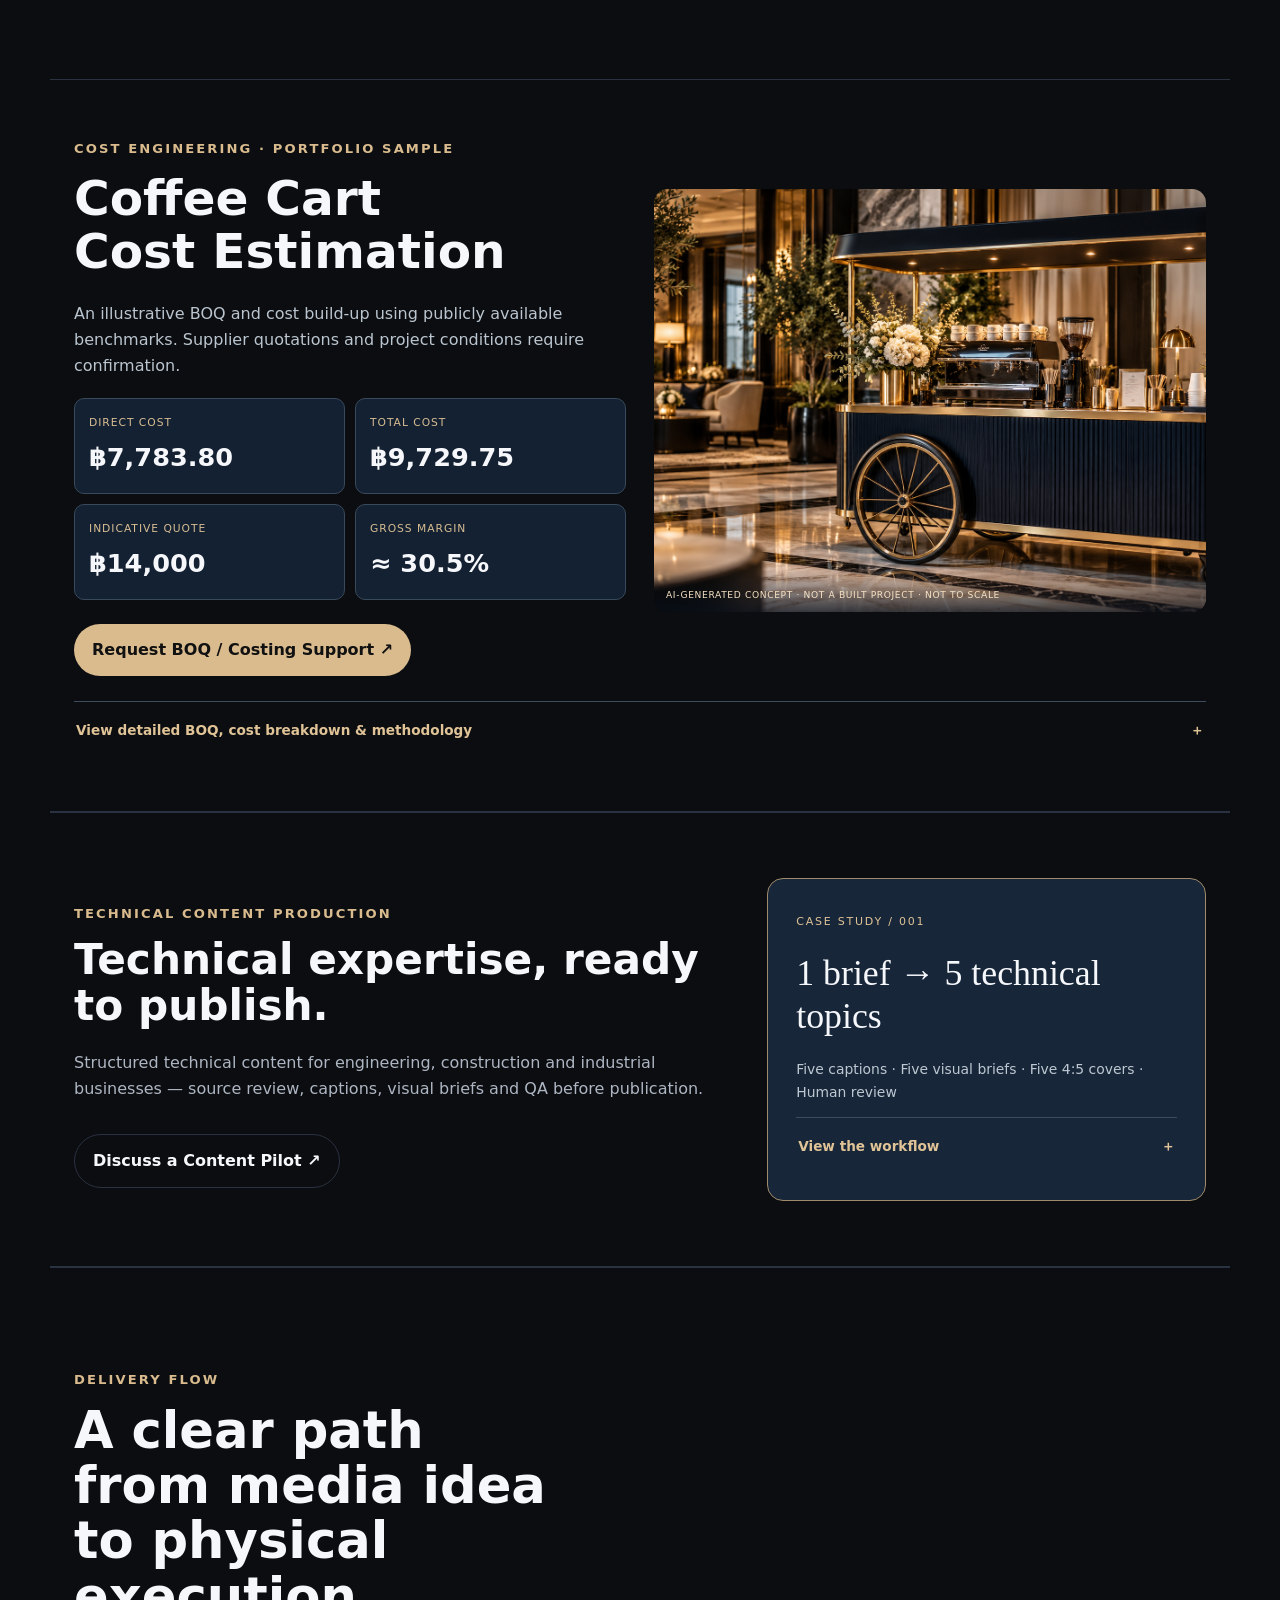
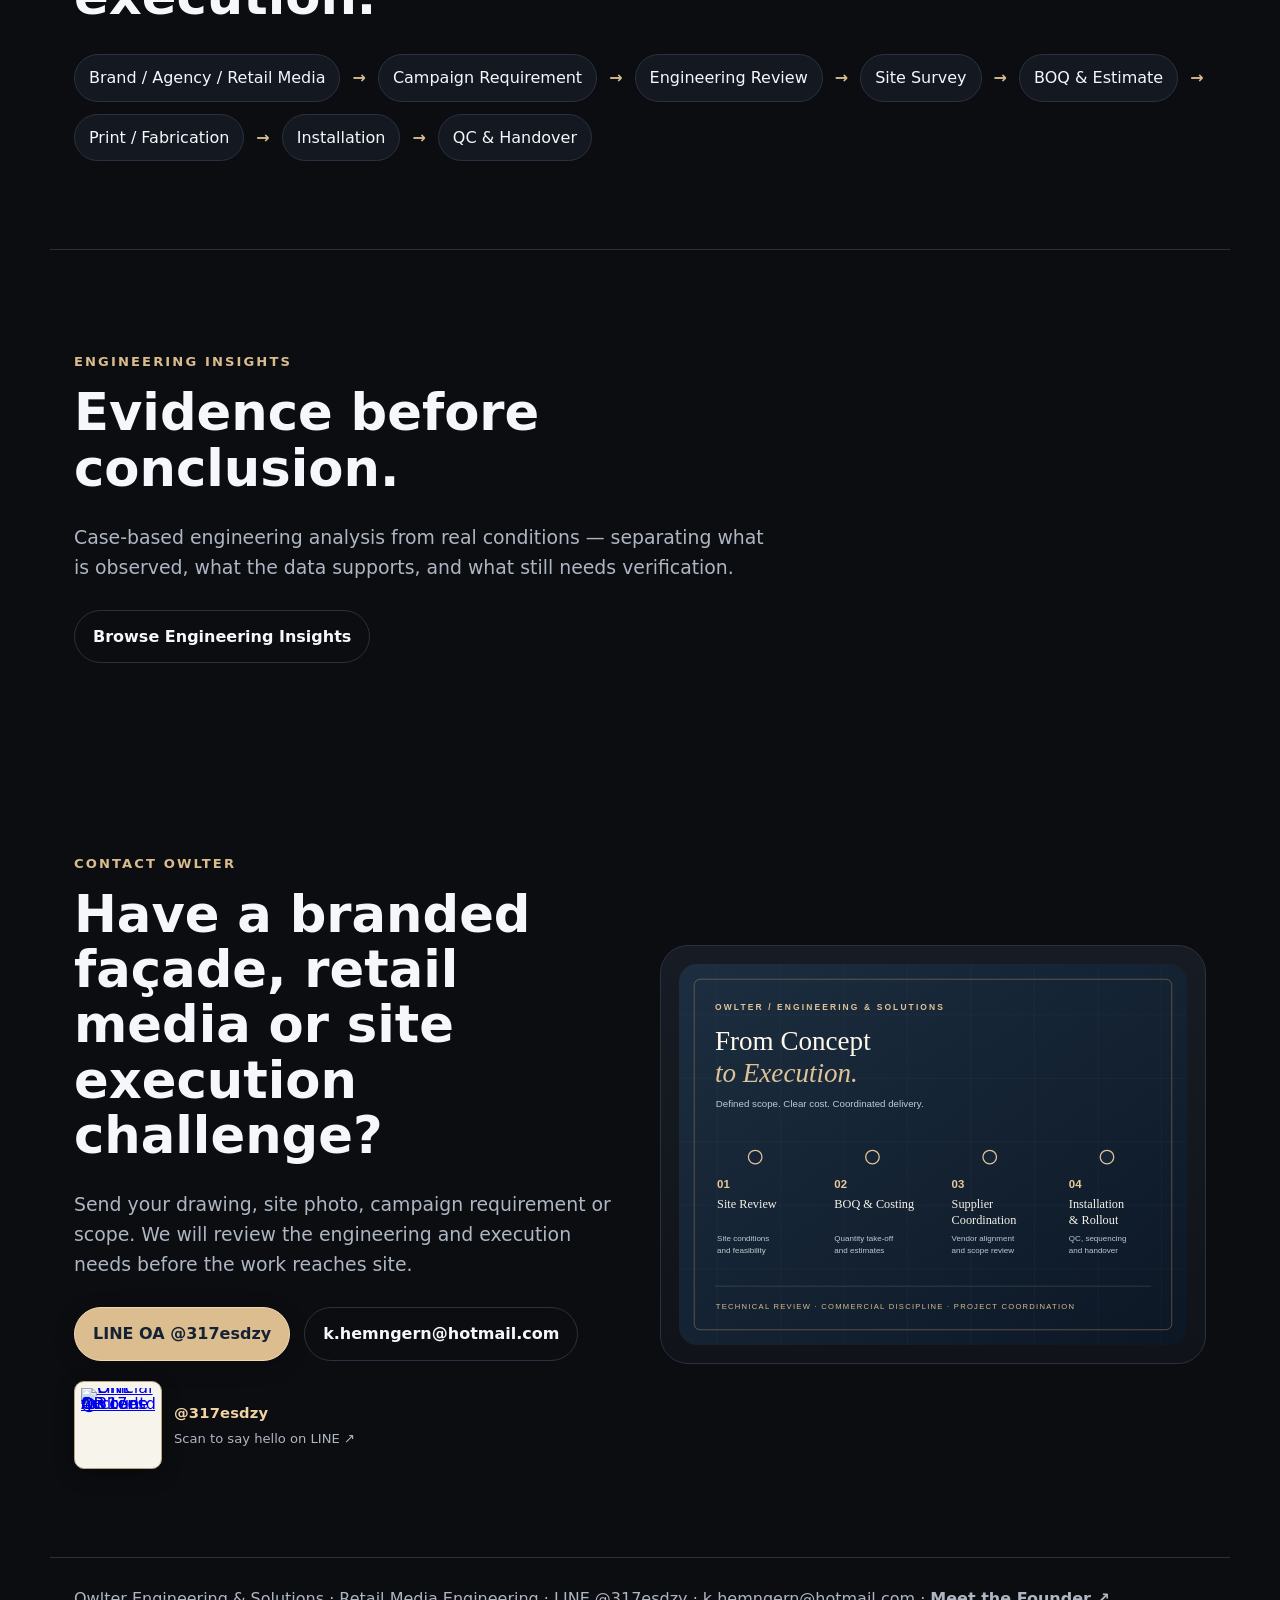
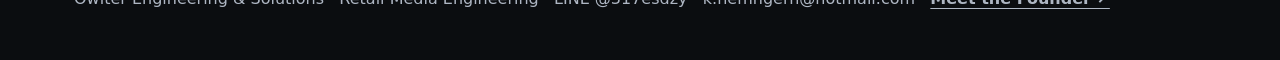
==== commit 2f3d2071: "Add EN/Thai language switch and Thai service translations" ====
--- a/index.html
+++ b/index.html
@@ -7,12 +7,18 @@
   <meta name="google-site-verification" content="JTfPu8pGCNNY4Zmy3wCJ3q4v5frR5vVEw5Bgn_sKIt4" />
   <title>Owlter Engineering & Solutions | Retail Media Engineering</title>
   <link rel="stylesheet" href="/styles.css" />
+<style>
+.lang-switch{display:flex;align-items:center;gap:7px;flex-shrink:0;margin-left:14px;font:600 12px/1.2 system-ui,sans-serif;white-space:nowrap}
+.lang-switch button{border:0;background:transparent;color:inherit;opacity:.55;cursor:pointer;padding:8px 3px;font:inherit}
+.lang-switch button[aria-pressed="true"]{opacity:1;text-decoration:underline;text-decoration-color:#c9a460;text-underline-offset:5px}
+.lang-switch button:focus-visible{outline:2px solid #c9a460;border-radius:3px}
+@media(max-width:800px){header.nav{flex-wrap:wrap}.lang-switch{margin-left:auto;order:1}header.nav nav{order:2;flex-basis:100%;overflow-x:auto}}
+</style>
 </head>
 <body>
   <header class="nav">
     <a class="brand" href="#home" aria-label="Owlter Engineering and Solutions — Home"><img class="brand-mark" src="/owlter-mark.svg" alt="" width="42" height="42" /><span>Owlter Engineering &amp; Solutions</span></a>
-    <button class="mobile-menu-toggle" type="button" aria-expanded="false" aria-controls="primary-navigation" aria-label="Open navigation"><span></span><span></span><span></span></button>
-    <nav id="primary-navigation" aria-label="Main navigation">
+    <nav>
       <a href="#services">Services</a>
       <a href="#events">Events & Exhibitions</a>
       <a href="#case-study">Costing Case</a>
@@ -21,6 +27,7 @@
       <a href="/insights/">Insights</a>
       <a href="#contact">Contact</a>
     </nav>
+    <div class="lang-switch" role="group" aria-label="Website language"><button type="button" data-lang="en" aria-pressed="true">EN</button><span aria-hidden="true">/</span><button type="button" data-lang="th" aria-pressed="false">ไทย</button></div>
   </header>
 
   <main>
@@ -33,7 +40,6 @@
         <p class="homehero-desc">Owlter Engineering & Solutions helps brands, agencies and business owners plan, estimate and coordinate branded façades, retail graphics, exhibition booths, pop-ups and physical media installations — from site review and BOQ to supplier coordination and rollout support.</p>
         <div class="cta-row">
           <a class="btn homehero-primary" href="https://line.me/R/ti/p/%40317esdzy" target="_blank" rel="noopener noreferrer">Discuss Your Project via LINE <span aria-hidden="true">↗</span></a>
-          <a class="btn homehero-whatsapp" href="https://wa.me/66834682297?s=p" target="_blank" rel="noopener noreferrer">WhatsApp <span aria-hidden="true">↗</span></a>
           <a class="btn homehero-outline" href="#services">View Our Services <span aria-hidden="true">→</span></a>
         </div>
         <p class="homehero-audience">FOR BRANDS · AGENCIES · RETAIL BUSINESSES · EVENT TEAMS · PROJECT OWNERS</p>
@@ -170,20 +176,13 @@
         <p class="lead">Send your drawing, site photo, campaign requirement or scope. We will review the engineering and execution needs before the work reaches site.</p>
         <div class="cta-row">
           <a class="btn primary" href="https://line.me/R/ti/p/%40317esdzy" target="_blank" rel="noopener noreferrer">LINE OA @317esdzy</a>
-          <a class="btn ghost" href="https://wa.me/66834682297?s=p" target="_blank" rel="noopener noreferrer">WhatsApp +66 83 468 2297</a>
           <a class="btn ghost" href="mailto:k.hemngern@hotmail.com">k.hemngern@hotmail.com</a>
         </div>
-        <div class="owl-whatsapp-mini owl-contact-channel">
-          <a href="https://wa.me/66834682297?s=p" target="_blank" rel="noopener noreferrer" aria-label="Open WhatsApp chat with Owlter Engineering and Solutions">
-            <img src="https://api.qrserver.com/v1/create-qr-code/?size=240x240&amp;color=25D366&amp;bgcolor=FFFFFF&amp;data=https%3A%2F%2Fwa.me%2F66834682297%3Fs%3Dp" alt="WhatsApp QR code for Owlter Engineering and Solutions, +66 83 468 2297" loading="lazy" width="120" height="120" />
-          </a>
-          <div><strong>WhatsApp</strong><span class="channel-detail">International enquiries</span><span>Scan to start a chat ↗</span></div>
-        </div>
-        <div class="owl-line-mini owl-contact-channel">
+        <div class="owl-line-mini">
           <a href="https://line.me/R/ti/p/%40317esdzy" target="_blank" rel="noopener noreferrer" aria-label="Scan or open Owlter LINE Official Account @317esdzy">
             <img src="https://qr-official.line.me/gs/M_317esdzy_GW.png?oat_content=qr" alt="LINE Official Account QR code for Owlter @317esdzy" loading="lazy" width="88" height="88" />
           </a>
-          <div><strong>LINE Official Account</strong><span class="channel-detail">@317esdzy</span><span>Scan to say hello ↗</span></div>
+          <div><strong>@317esdzy</strong><span>Scan to say hello on LINE ↗</span></div>
         </div>
       </div>
       <div class="contact-visual-wrap"><img src="/contact-visual.svg" alt="Owlter retail media engineering contact visual" /></div>
@@ -191,18 +190,6 @@
   </main>
 
 
-  <script>
-    (() => {
-      const toggle = document.querySelector(".mobile-menu-toggle");
-      const nav = document.getElementById("primary-navigation");
-      if (!toggle || !nav) return;
-      const close = () => {toggle.setAttribute("aria-expanded","false");toggle.setAttribute("aria-label","Open navigation");nav.classList.remove("is-open");};
-      toggle.addEventListener("click", () => {const open = toggle.getAttribute("aria-expanded") !== "true";toggle.setAttribute("aria-expanded",String(open));toggle.setAttribute("aria-label",open?"Close navigation":"Open navigation");nav.classList.toggle("is-open",open);});
-      nav.querySelectorAll("a").forEach(link => link.addEventListener("click",close));
-      document.addEventListener("keydown", e => {if(e.key==="Escape") close();});
-      window.addEventListener("resize", () => {if(window.innerWidth>850) close();});
-    })();
-  </script>
   <script>
     (() => {
       const cards = [...document.querySelectorAll(".service-cards .card")];
@@ -255,5 +242,53 @@
     })();
   </script>
   <footer>Owlter Engineering &amp; Solutions · Retail Media Engineering · LINE @317esdzy · k.hemngern@hotmail.com · <a href="https://digital-identity-card-two.vercel.app/" target="_blank" rel="noopener noreferrer" style="color:inherit;text-decoration:underline;text-underline-offset:4px;font-weight:600">Meet the Founder ↗</a></footer>
+<script>
+(() => {
+ const translations={"Services":"บริการ","Events & Exhibitions":"อีเวนต์และนิทรรศการ","Costing Case":"ตัวอย่างการประมาณราคา","Content System":"ระบบคอนเทนต์","Process":"ขั้นตอนทำงาน","Insights":"บทความ","Contact":"ติดต่อเรา","ENGINEERING & EXECUTION FOR BRAND SPACES":"งานวิศวกรรมและการดำเนินงานสำหรับพื้นที่แบรนด์","We turn brand ideas into":"เปลี่ยนไอเดียแบรนด์ให้เป็น","buildable, cost-controlled spaces.":"พื้นที่ที่สร้างได้จริงและควบคุมต้นทุนได้","Owlter Engineering & Solutions helps brands, agencies and business owners plan, estimate and coordinate branded façades, retail graphics, exhibition booths, pop-ups and physical media installations — from site review and BOQ to supplier coordination and rollout support.":"Owlter Engineering & Solutions ช่วยแบรนด์ เอเจนซี และเจ้าของธุรกิจวางแผน ประมาณราคา และประสานงานงานตกแต่งหน้าอาคาร กราฟิกพื้นที่ค้าปลีก บูธนิทรรศการ ป๊อปอัป และสื่อโฆษณาหน้างาน ตั้งแต่ตรวจสอบพื้นที่ ถอดปริมาณและจัดทำ BOQ จนถึงประสานซัพพลายเออร์และสนับสนุนการติดตั้ง","Discuss Your Project via LINE":"ปรึกษาโครงการผ่าน LINE","View Our Services":"ดูบริการของเรา","FOR BRANDS · AGENCIES · RETAIL BUSINESSES · EVENT TEAMS · PROJECT OWNERS":"สำหรับแบรนด์ · เอเจนซี · ธุรกิจค้าปลีก · ทีมอีเวนต์ · เจ้าของโครงการ","Retail Graphics & Façades":"กราฟิกค้าปลีกและงานหน้าอาคาร","Exhibition Booths":"บูธนิทรรศการ","Pop-ups & Events":"ป๊อปอัปและอีเวนต์","BOQ / Costing":"BOQ / ประมาณราคา","Supplier Coordination & QC":"ประสานซัพพลายเออร์และ QC","AI-GENERATED CONCEPT IMAGE · NOT A COMPLETED OWLTER PROJECT":"ภาพแนวคิดสร้างด้วย AI · ไม่ใช่ผลงานก่อสร้างจริงของ Owlter","HOW WE HELP":"เราช่วยคุณอย่างไร","Clear scope. Real execution support.":"ขอบเขตงานชัดเจน พร้อมสนับสนุนการทำงานจริง","Estimate & Plan":"ประมาณราคาและวางแผน","Coordinate & Source":"จัดหาและประสานงาน","Deliver & Support":"ส่งมอบและสนับสนุนงาน","Site review, quantity take-off, BOQ, cost estimates and practical scope definition.":"ตรวจสอบพื้นที่ ถอดปริมาณ จัดทำ BOQ ประมาณต้นทุน และกำหนดขอบเขตงานที่ปฏิบัติได้จริง","Supplier sourcing, quotation comparison, fabrication coordination and schedule alignment.":"จัดหาซัพพลายเออร์ เปรียบเทียบใบเสนอราคา ประสานงานผลิต และจัดตารางดำเนินงาน","On-site coordination, installation review, punch lists and project handover support.":"ประสานงานหน้างาน ตรวจสอบการติดตั้ง จัดทำรายการแก้ไข และสนับสนุนการส่งมอบ","WHAT WE DO":"บริการของเรา","Engineering between the campaign and the site.":"เชื่อมแนวคิดแคมเปญสู่การทำงานจริงด้วยวิศวกรรม","EXPLORE OUR EXPERTISE":"เลือกดูความเชี่ยวชาญ","Tap a service to highlight it.":"แตะบริการที่สนใจเพื่อเลือก","01 / PRE-EXECUTION":"01 / ก่อนดำเนินงาน","02 / PREPARATION":"02 / เตรียมงาน","03 / COMMERCIAL":"03 / ต้นทุนและจัดซื้อ","04 / DELIVERY":"04 / ส่งมอบ","Engineering Review":"ตรวจสอบด้านวิศวกรรม","Site & Scope":"สำรวจพื้นที่และขอบเขตงาน","Cost & Vendor":"ต้นทุนและซัพพลายเออร์","Rollout & QC":"ติดตั้งและควบคุมคุณภาพ","Review drawings, technical requirements and project feasibility before execution.":"ตรวจสอบแบบ ข้อกำหนดทางเทคนิค และความเป็นไปได้ของโครงการก่อนเริ่มงาน","Survey existing conditions, define site requirements and clarify scope.":"สำรวจสภาพพื้นที่จริง ระบุข้อกำหนดหน้างาน และกำหนดขอบเขตงานให้ชัดเจน","BOQ, estimates, supplier comparisons and procurement coordination.":"จัดทำ BOQ ประมาณราคา เปรียบเทียบซัพพลายเออร์ และประสานงานจัดซื้อ","Installation planning, coordination, quality checks and handover.":"วางแผนติดตั้ง ประสานงาน ตรวจสอบคุณภาพ และส่งมอบงาน","Select service":"เลือกบริการ","Selected":"เลือกแล้ว","CONCEPT · SUPPLIERS · EXECUTION":"แนวคิด · ซัพพลายเออร์ · ดำเนินงาน","EVENT ORGANIZING · EXHIBITION BOOTHS":"จัดอีเวนต์ · บูธนิทรรศการ","Bring your brand":"พาแบรนด์ของคุณ","into the spotlight.":"ให้โดดเด่น","Exhibition booth planning, supplier sourcing, budgeting and on-site installation coordination.":"วางแผนบูธนิทรรศการ จัดหาซัพพลายเออร์ กำหนดงบประมาณ และประสานงานติดตั้งหน้างาน","Exhibition booths":"บูธนิทรรศการ","Brand activation":"กิจกรรมส่งเสริมแบรนด์","Corporate events":"อีเวนต์องค์กร","Request a quotation ↗":"ขอใบเสนอราคา ↗","AI-GENERATED CONCEPT · NOT COMPLETED PROJECT WORK":"ภาพแนวคิดสร้างด้วย AI · ไม่ใช่ผลงานที่ดำเนินการแล้ว","Explore event services & examples":"ดูบริการและตัวอย่างอีเวนต์","Booth concepts, fabrication sourcing, quotation review, on-site installation and handover.":"ออกแบบแนวคิดบูธ จัดหาผู้ผลิต ตรวจสอบใบเสนอราคา ติดตั้งหน้างาน และส่งมอบ","Pop-ups & Brand Activation":"ป๊อปอัปและกิจกรรมส่งเสริมแบรนด์","Retail pop-ups and promotional stands with location, supplier and schedule coordination.":"พื้นที่ป๊อปอัปและจุดส่งเสริมการขาย พร้อมประสานสถานที่ ซัพพลายเออร์ และตารางงาน","Corporate Events":"อีเวนต์องค์กร","Product launches and business gatherings: venue, décor, production suppliers and event-day support.":"งานเปิดตัวสินค้าและงานธุรกิจ ทั้งสถานที่ ตกแต่ง ผู้ผลิต และการสนับสนุนวันจัดงาน","BRANDED FAÇADE & ARCHITECTURAL GRAPHICS":"งานหน้าอาคารและกราฟิกสถาปัตยกรรม","More than print. Make it executable.":"มากกว่างานพิมพ์ คือทำให้ติดตั้งได้จริง","Retail graphics:":"กราฟิกค้าปลีก:","Signage & façade:":"ป้ายและงานหน้าอาคาร:","Engineering check:":"ตรวจสอบทางวิศวกรรม:","Project coordination:":"ประสานงานโครงการ:","Window graphics, vinyl, canvas, mesh, hoarding and branded surfaces.":"กราฟิกกระจก ไวนิล แคนวาส ตาข่าย ป้ายรั้วงานก่อสร้าง และพื้นผิวสื่อแบรนด์","Rigid panels, aluminium or steel support, branded temporary façades and installation interfaces.":"แผ่นป้ายแข็ง โครงรับอะลูมิเนียมหรือเหล็ก งานหน้าอาคารชั่วคราว และรอยต่อการติดตั้ง","Site condition, fixing/support, access, sequence, safety and constructability.":"สภาพพื้นที่ จุดยึดและโครงรับ การเข้าถึง ลำดับงาน ความปลอดภัย และความเป็นไปได้ในการก่อสร้าง","Align brand, agency, fabricator, contractor, vendor and site team through one executable scope.":"ประสานแบรนด์ เอเจนซี ผู้ผลิต ผู้รับเหมา ผู้จำหน่าย และทีมหน้างานให้ทำงานภายใต้ขอบเขตเดียวกัน","COST ENGINEERING · PORTFOLIO SAMPLE":"วิศวกรรมต้นทุน · ตัวอย่างผลงาน","Coffee Cart":"รถเข็นกาแฟ","Cost Estimation":"ตัวอย่างการประมาณราคา","An illustrative BOQ and cost build-up using publicly available benchmarks. Supplier quotations and project conditions require confirmation.":"ตัวอย่าง BOQ และการคำนวณต้นทุนจากข้อมูลราคาอ้างอิงสาธารณะ ราคาซัพพลายเออร์และเงื่อนไขโครงการจริงต้องยืนยันอีกครั้ง","DIRECT COST":"ต้นทุนทางตรง","TOTAL COST":"ต้นทุนรวม","INDICATIVE QUOTE":"ราคาเสนอเบื้องต้น","GROSS MARGIN":"อัตรากำไรขั้นต้น","Request BOQ / Costing Support ↗":"ปรึกษางาน BOQ / ประมาณราคา ↗","AI-GENERATED CONCEPT · NOT A BUILT PROJECT · NOT TO SCALE":"ภาพแนวคิดจาก AI · ไม่ใช่โครงการที่สร้างจริง · ไม่ได้แสดงตามมาตราส่วน","View detailed BOQ, cost breakdown & methodology":"ดูรายละเอียด BOQ ต้นทุน และวิธีประมาณราคา","From concept":"จากแนวคิด","to commercial clarity.":"สู่ต้นทุนที่ชัดเจน","INDICATIVE SELLING PRICE":"ราคาเสนอขายเบื้องต้น","Model estimate · Subject to supplier confirmation":"ราคาแบบจำลอง · รอยืนยันจากซัพพลายเออร์","01 / COST STRUCTURE":"01 / โครงสร้างต้นทุน","02 / COMMERCIAL OUTCOME":"02 / ผลการคำนวณราคา","Direct cost":"ต้นทุนทางตรง","Project overhead":"ค่าใช้จ่ายโครงการ","Contingency":"เงินเผื่อความเสี่ยง","Total estimated cost":"ต้นทุนประมาณการรวม","ESTIMATED GROSS MARGIN":"อัตรากำไรขั้นต้นประมาณการ","Market benchmark":"ราคาอ้างอิงตลาด","Cost build-up":"การรวบรวมต้นทุน","Commercial review":"ตรวจสอบราคาขาย","TECHNICAL CONTENT PRODUCTION":"ผลิตคอนเทนต์เชิงเทคนิค","Technical expertise, ready to publish.":"เปลี่ยนความรู้เทคนิคเป็นคอนเทนต์พร้อมเผยแพร่","Structured technical content for engineering, construction and industrial businesses — source review, captions, visual briefs and QA before publication.":"คอนเทนต์เทคนิคสำหรับธุรกิจวิศวกรรม ก่อสร้าง และอุตสาหกรรม ครอบคลุมการตรวจสอบแหล่งข้อมูล เขียนแคปชัน จัดทำบรีฟภาพ และตรวจคุณภาพก่อนเผยแพร่","Discuss a Content Pilot ↗":"ปรึกษาโครงการคอนเทนต์นำร่อง ↗","View the workflow":"ดูขั้นตอนทำงาน","DELIVERY FLOW":"ขั้นตอนส่งมอบงาน","A clear path from media idea to physical execution.":"เส้นทางชัดเจนจากไอเดียสื่อสู่การติดตั้งจริง","Brand / Agency / Retail Media":"แบรนด์ / เอเจนซี / สื่อค้าปลีก","Campaign Requirement":"ข้อกำหนดแคมเปญ","Site Survey":"สำรวจพื้นที่","BOQ & Estimate":"BOQ และประมาณราคา","Print / Fabrication":"พิมพ์ / ผลิต","Installation":"ติดตั้ง","QC & Handover":"ตรวจคุณภาพและส่งมอบ","ENGINEERING INSIGHTS":"บทความวิศวกรรม","Evidence before conclusion.":"ยึดหลักฐานก่อนสรุปผล","Case-based engineering analysis from real conditions — separating what is observed, what the data supports, and what still needs verification.":"บทวิเคราะห์วิศวกรรมจากกรณีศึกษาจริง แยกสิ่งที่สังเกตได้ สิ่งที่ข้อมูลรองรับ และสิ่งที่ยังต้องตรวจสอบ","Browse Engineering Insights":"อ่านบทความวิศวกรรม","CONTACT OWLTER":"ติดต่อ OWLTER","Have a branded façade, retail media or site execution challenge?":"มีโจทย์งานหน้าอาคาร สื่อค้าปลีก หรือการติดตั้งหน้างานใช่ไหม?","Send your drawing, site photo, campaign requirement or scope. We will review the engineering and execution needs before the work reaches site.":"ส่งแบบ ภาพถ่ายหน้างาน ข้อกำหนดแคมเปญ หรือขอบเขตงานมาให้เราพิจารณาความต้องการด้านวิศวกรรมและการดำเนินงานก่อนเริ่มงานจริง","Scan to say hello on LINE ↗":"สแกนเพื่อติดต่อทาง LINE ↗","Meet the Founder ↗":"รู้จักผู้ก่อตั้ง ↗","Pop-up stores and brand activations, with space planning, fabrication partners and setup coordination.":"งานป๊อปอัปและกิจกรรมแบรนด์ พร้อมวางผังพื้นที่ จัดหาผู้ผลิต และประสานการติดตั้ง","Corporate events and product launches, with venue, décor, production partner and event-day coordination.":"อีเวนต์องค์กรและงานเปิดตัวสินค้า พร้อมประสานสถานที่ การตกแต่ง ทีมผลิต และการดำเนินงานในวันจัดงาน"};
+ const reverse=Object.fromEntries(Object.entries(translations).map(([en,th])=>[th,en]));
+ const buttons=[...document.querySelectorAll("[data-lang]")];
+ const originals=new WeakMap();
+ let language="en", applying=false;
+ function replaceText(str,map){
+   const trimmed=str.trim();
+   if(map[trimmed]) return str.replace(trimmed,map[trimmed]);
+   return str;
+ }
+ function translate(){
+   if(applying)return; applying=true;
+   const walker=document.createTreeWalker(document.body,NodeFilter.SHOW_TEXT);
+   while(walker.nextNode()){
+     const node=walker.currentNode;
+     if(node.parentElement?.closest("script,style,.lang-switch")) continue;
+     const value=node.nodeValue;
+     if(!originals.has(node)){
+       const en=reverse[value.trim()]?replaceText(value,reverse):value;
+       originals.set(node,en);
+     }
+     const en=originals.get(node);
+     if(language==="th"){
+       // Also translate text dynamically changed by service and event controls.
+       const translated=replaceText(value,translations);
+       node.nodeValue=translated!==value?translated:replaceText(en,translations);
+     }else node.nodeValue=replaceText(value,reverse)!==value?replaceText(value,reverse):en;
+   }
+   buttons.forEach(button=>button.setAttribute("aria-pressed",String(button.dataset.lang===language)));
+   document.documentElement.lang=language;
+   document.title=language==="th"?"Owlter Engineering & Solutions | บริการวิศวกรรมและสื่อค้าปลีก":"Owlter Engineering & Solutions | Retail Media Engineering";
+   applying=false;
+ }
+ buttons.forEach(button=>button.addEventListener("click",()=>{
+   language=button.dataset.lang;
+   try{localStorage.setItem("owlter-language",language)}catch(e){}
+   translate();
+ }));
+ try{if(localStorage.getItem("owlter-language")==="th")language="th"}catch(e){}
+ translate();
+ const observer=new MutationObserver(()=>{
+   if(language==="th"&&!applying)translate();
+ });
+ observer.observe(document.querySelector("main"),{subtree:true,childList:true,characterData:true});
+})();
+</script>
 </body>
 </html>
